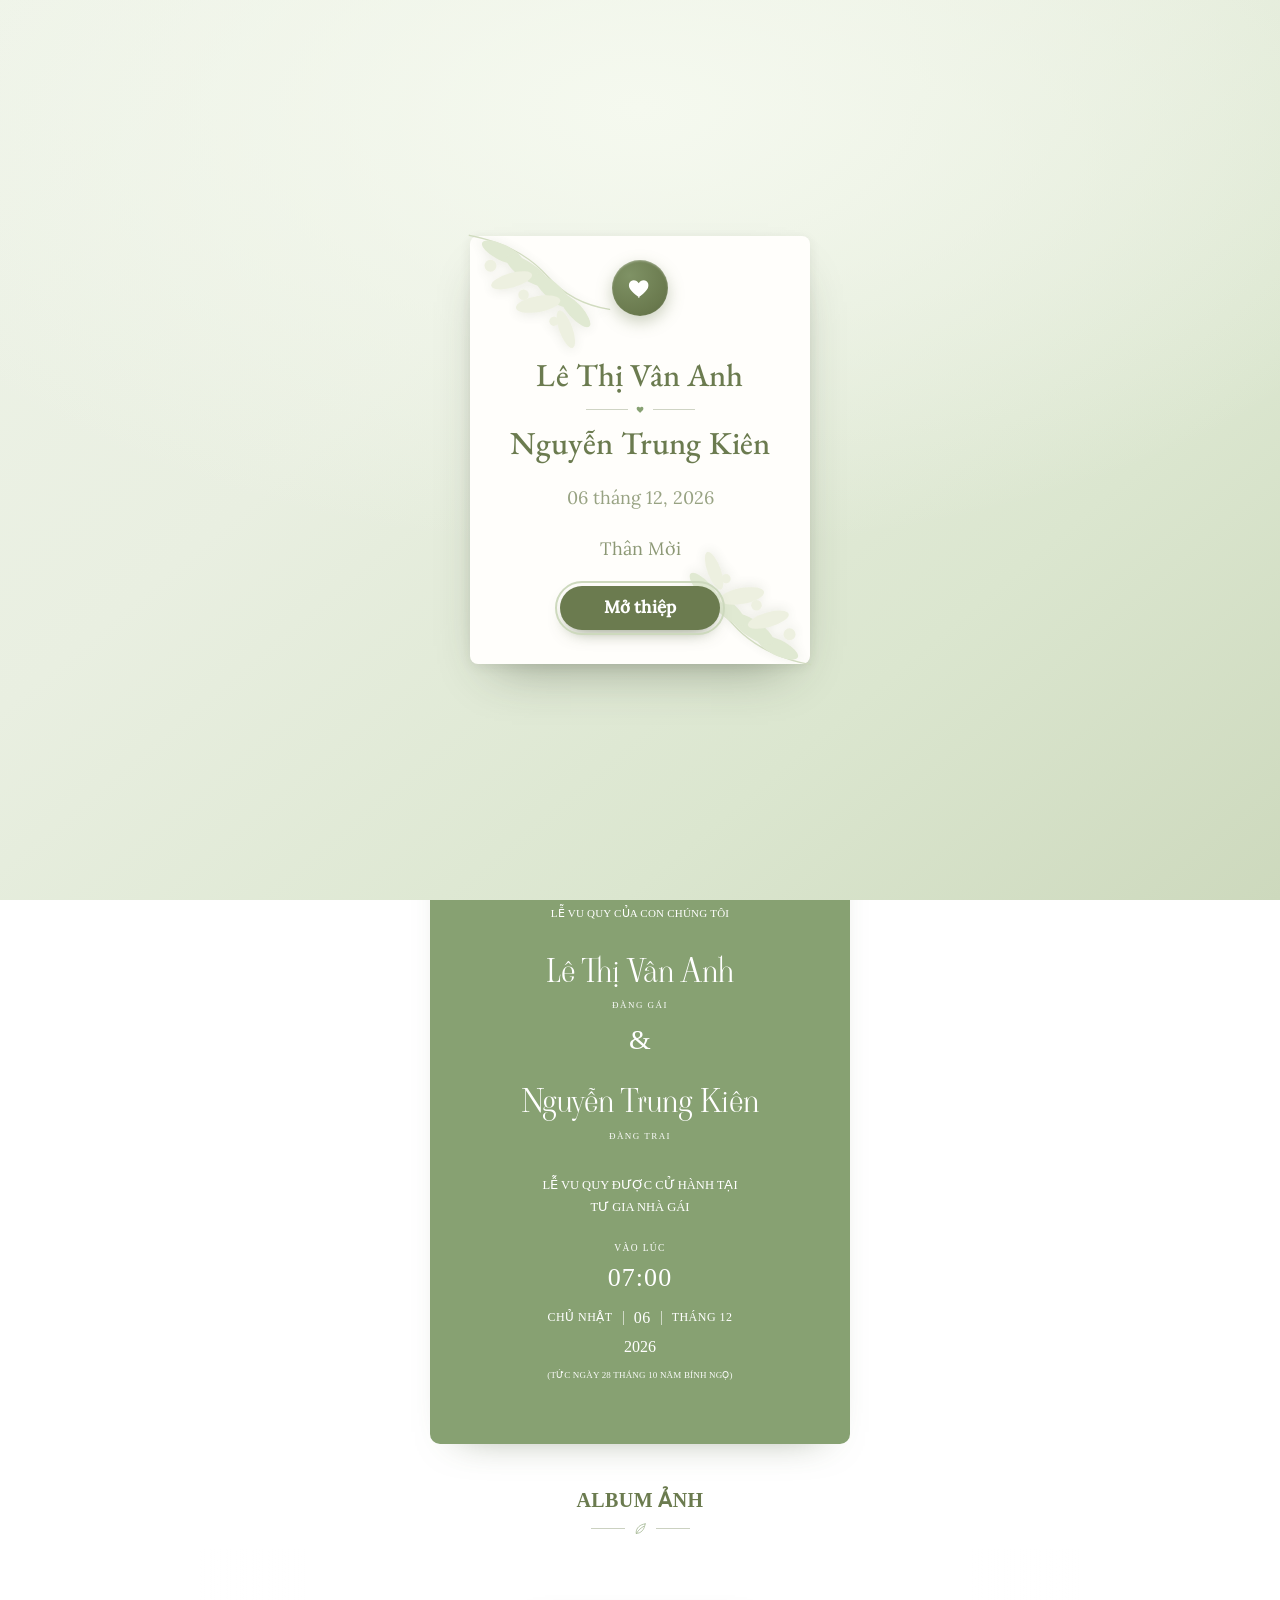
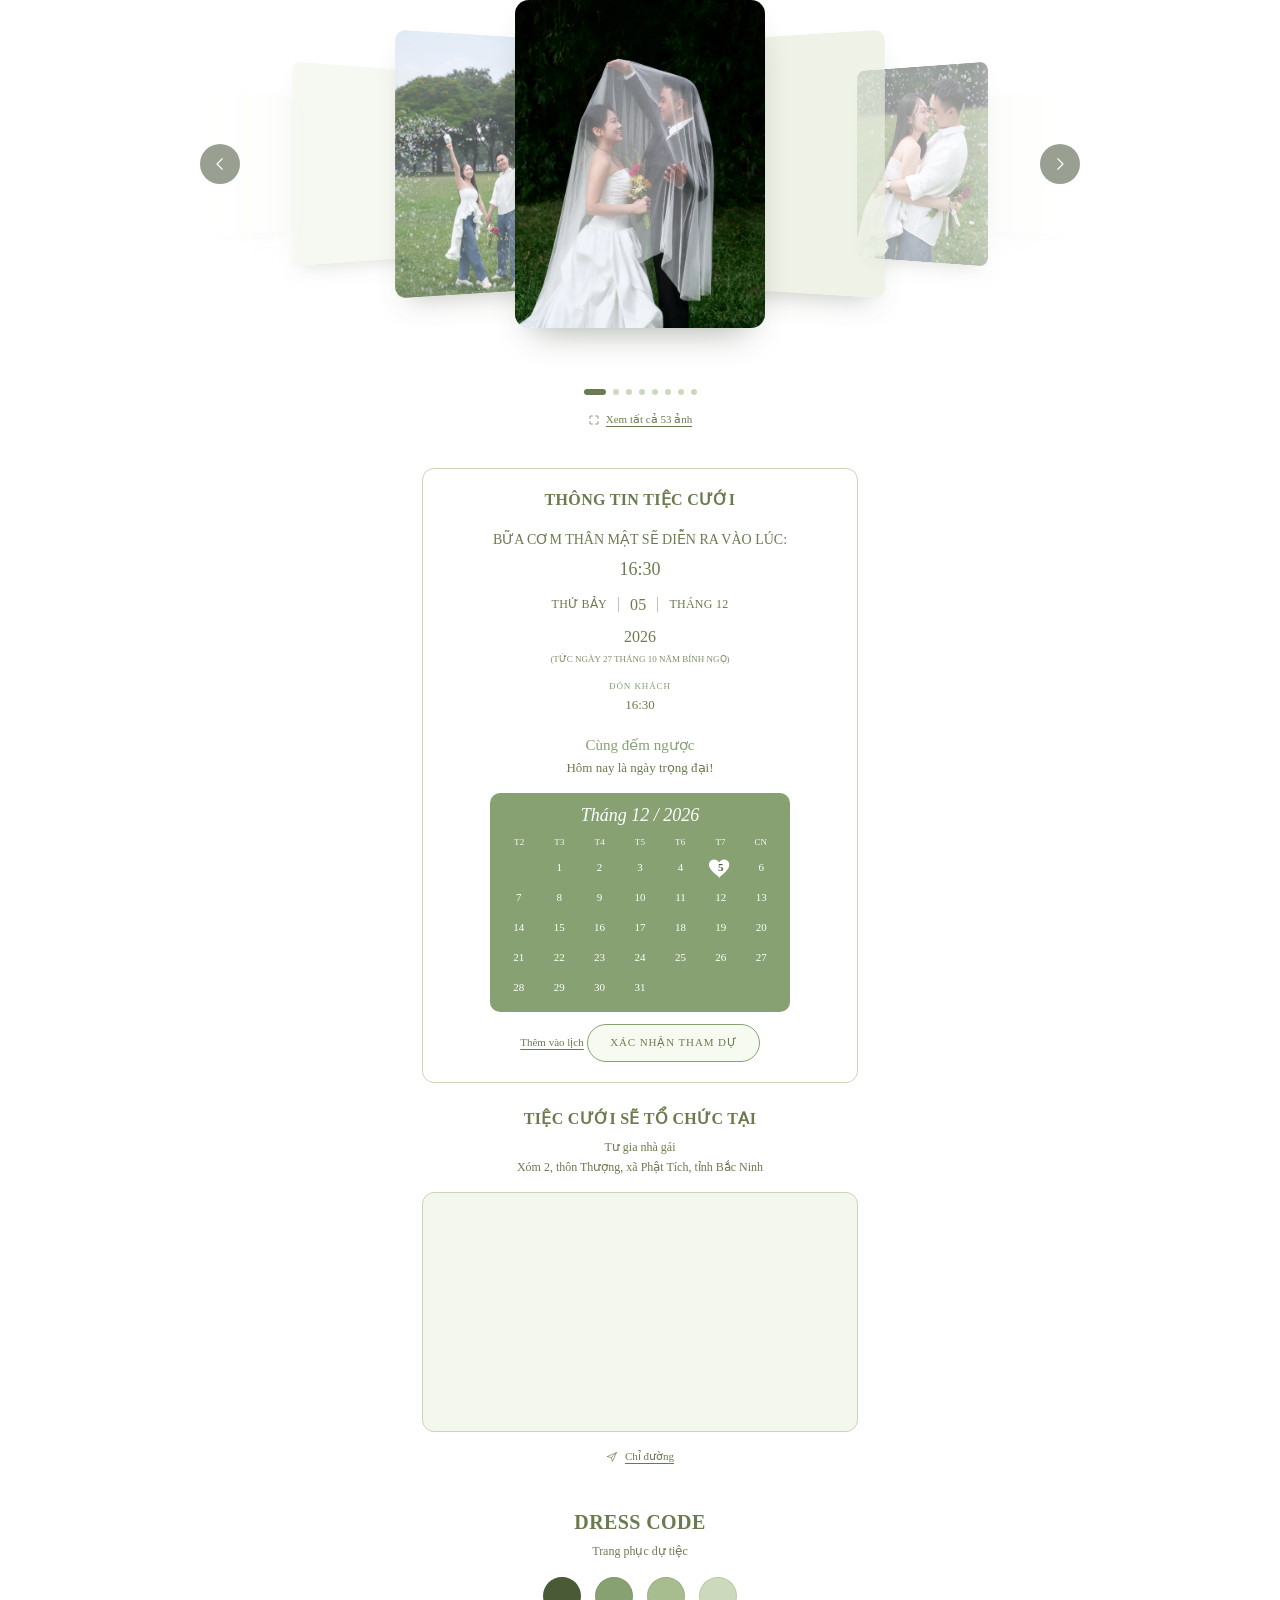
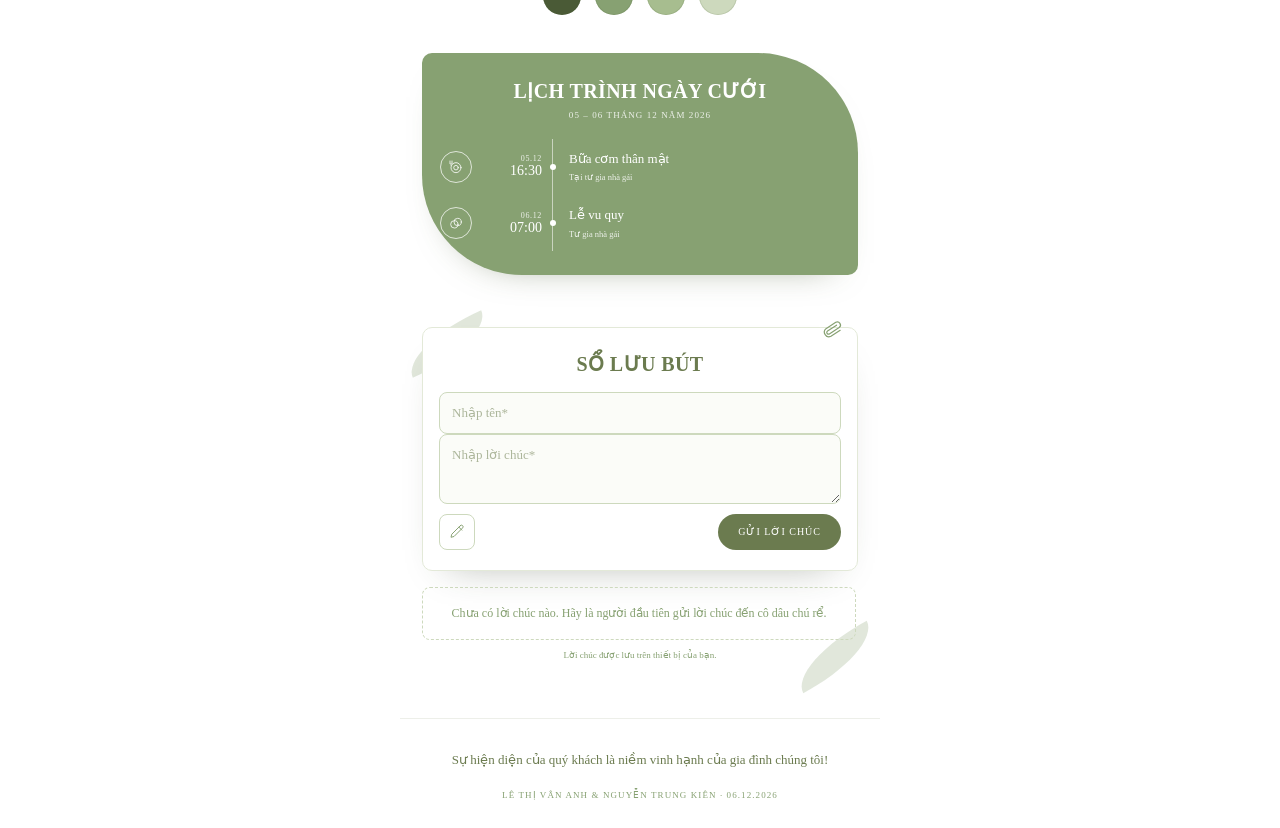
==== index.html @ 51b57b2f "Update arch family info and roles" ====
﻿<!DOCTYPE html>
<html lang="vi" class="no-js">
<head>
  <meta charset="utf-8">
  <meta name="viewport" content="width=device-width, initial-scale=1, viewport-fit=cover">
  <title>Thiệp cưới · Lê Thị Vân Anh &amp; Nguyễn Trung Kiên</title>
  <meta name="description" content="Trân trọng kính mời quý khách đến chung vui trong ngày lễ vu quy của Lê Thị Vân Anh và Nguyễn Trung Kiên · 07:00, Chủ Nhật ngày 06.12.2026 tại tư gia nhà gái, Xóm 2, thôn Thượng, xã Phật Tích, tỉnh Bắc Ninh.">
  <meta name="theme-color" content="#6b7b4f">
  <meta name="format-detection" content="telephone=no">
  <meta name="color-scheme" content="light">

  <meta property="og:type" content="website">
  <meta property="og:locale" content="vi_VN">
  <meta property="og:title" content="Thiệp cưới · Lê Thị Vân Anh &amp; Nguyễn Trung Kiên">
  <meta property="og:description" content="Lễ vu quy · 07:00, Chủ Nhật ngày 06.12.2026 · Tư gia nhà gái, Xóm 2, thôn Thượng, xã Phật Tích, tỉnh Bắc Ninh.">
  <meta property="og:image" content="assets/img/og.jpg">
  <meta property="og:image:width" content="1200">
  <meta property="og:image:height" content="630">
  <meta name="twitter:card" content="summary_large_image">
  <meta name="twitter:title" content="Thiệp cưới · Lê Thị Vân Anh &amp; Nguyễn Trung Kiên">
  <meta name="twitter:description" content="Lễ vu quy · 07:00, Chủ Nhật ngày 06.12.2026 · Tư gia nhà gái, Xóm 2, thôn Thượng, xã Phật Tích, tỉnh Bắc Ninh.">
  <meta name="twitter:image" content="assets/img/og.jpg">

  <link rel="icon" href="data:image/svg+xml,%3Csvg xmlns='http://www.w3.org/2000/svg' viewBox='0 0 32 32'%3E%3Crect width='32' height='32' rx='16' fill='%236b7b4f'/%3E%3Ctext x='16' y='21' font-family='Georgia,serif' font-size='12' letter-spacing='.5' fill='%23fbfaf6' text-anchor='middle'%3EVA%3C/text%3E%3C/svg%3E">

  <link rel="preload" href="assets/fonts/ebgaramond-500-normal-viet.woff2" as="font" type="font/woff2" crossorigin>
  <link rel="preload" href="assets/fonts/lora-400-normal-viet.woff2" as="font" type="font/woff2" crossorigin>
  <link rel="preload" href="assets/fonts/viaodalibre-400-normal-viet.woff2" as="font" type="font/woff2" crossorigin>
  <link rel="stylesheet" href="assets/fonts/fonts.css">
  <link rel="stylesheet" href="assets/css/style.css">
  <script src="assets/js/photos.js" defer></script>
  <script src="assets/js/main.js" defer></script>

  <noscript>
    <style>
      .cover{display:none!important}
      html.is-locked{overflow:auto!important}
    </style>
  </noscript>
</head>
<body>

  <svg class="svg-defs" aria-hidden="true" focusable="false" xmlns="http://www.w3.org/2000/svg">
    <defs>
      <symbol id="icon-heart" viewBox="0 0 24 24">
        <path d="M12 21.2s-7.6-4.8-9.7-9.2C.9 8.3 2.6 4.8 6.2 4.8c2 0 3.5 1.1 4.6 2.7 1.1-1.6 2.6-2.7 4.6-2.7 3.6 0 5.3 3.5 3.9 7.2-2.1 4.4-9.3 9.2-9.3 9.2Z" fill="currentColor"/>
      </symbol>

      <symbol id="icon-leaf" viewBox="0 0 24 24">
        <path d="M20.5 3.5C11 4.5 4 11 4 19.5c0 .6 0 1.1.1 1.5 8.5 0 15.4-6.5 16.4-17.5Z" fill="none" stroke="currentColor" stroke-width="1.1" stroke-linecap="round" stroke-linejoin="round"/>
        <path d="M4.5 21c3.5-6 8-10 13.5-13" fill="none" stroke="currentColor" stroke-width="1.1" stroke-linecap="round"/>
      </symbol>

      <symbol id="icon-sparkle" viewBox="0 0 24 24">
        <path d="M12 2c.7 5.6 2.4 7.3 8 8-5.6.7-7.3 2.4-8 8-.7-5.6-2.4-7.3-8-8 5.6-.7 7.3-2.4 8-8Z" fill="currentColor"/>
      </symbol>

      <symbol id="icon-plane" viewBox="0 0 24 24" fill="none" stroke="currentColor" stroke-width="1.3" stroke-linecap="round" stroke-linejoin="round">
        <path d="m3 11 18-8-8 18-2.5-7.5L3 11Z"/>
        <path d="M10.5 13.5 21 3"/>
      </symbol>

      <symbol id="icon-pencil" viewBox="0 0 24 24" fill="none" stroke="currentColor" stroke-width="1.3" stroke-linecap="round" stroke-linejoin="round">
        <path d="M16.5 3.5a2.1 2.1 0 0 1 3 3L8 18l-4 1 1-4L16.5 3.5Z"/>
        <path d="m14.5 5.5 4 4"/>
      </symbol>

      <symbol id="icon-paperclip" viewBox="0 0 24 24" fill="none" stroke="currentColor" stroke-width="1.3" stroke-linecap="round" stroke-linejoin="round">
        <path d="m21 11.5-8.5 8.5a5 5 0 0 1-7-7l9-9a3.4 3.4 0 0 1 4.8 4.8l-9 9a1.8 1.8 0 0 1-2.6-2.6l8.3-8.3"/>
      </symbol>

      <symbol id="icon-plate" viewBox="0 0 24 24" fill="none" stroke="currentColor" stroke-width="1.2" stroke-linecap="round" stroke-linejoin="round">
        <circle cx="12" cy="13" r="7.5"/>
        <circle cx="12" cy="13" r="3.4"/>
        <path d="M3 3v4M6 3v4M4.5 7v2.5"/>
      </symbol>

      <symbol id="icon-rings" viewBox="0 0 24 24" fill="none" stroke="currentColor" stroke-width="1.2" stroke-linecap="round" stroke-linejoin="round">
        <circle cx="9.5" cy="14" r="5.5"/>
        <circle cx="14.5" cy="10.5" r="5.5"/>
      </symbol>

      <symbol id="icon-close" viewBox="0 0 24 24" fill="none" stroke="currentColor" stroke-width="1.5" stroke-linecap="round" stroke-linejoin="round">
        <path d="M6 6l12 12M18 6 6 18"/>
      </symbol>

      <symbol id="icon-prev" viewBox="0 0 24 24" fill="none" stroke="currentColor" stroke-width="1.5" stroke-linecap="round" stroke-linejoin="round">
        <path d="M15 5l-7 7 7 7"/>
      </symbol>

      <symbol id="icon-next" viewBox="0 0 24 24" fill="none" stroke="currentColor" stroke-width="1.5" stroke-linecap="round" stroke-linejoin="round">
        <path d="M9 5l7 7-7 7"/>
      </symbol>

      <symbol id="icon-expand" viewBox="0 0 24 24" fill="none" stroke="currentColor" stroke-width="1.4" stroke-linecap="round" stroke-linejoin="round">
        <path d="M9 4H4v5M15 4h5v5M15 20h5v-5M9 20H4v-5"/>
      </symbol>

      <symbol id="floral-branch" viewBox="0 0 320 620">
        <path d="M172 612c-10-88-30-168-65-240C72 302 56 220 86 146 106 96 146 56 176 10" fill="none" stroke="#dde6d0" stroke-width="2.4" stroke-linecap="round"/>
        <g fill="#e8eedb">
          <ellipse cx="88" cy="366" rx="44" ry="15" transform="rotate(-38 88 366)"/>
          <ellipse cx="220" cy="304" rx="47" ry="16" transform="rotate(33 220 304)"/>
          <ellipse cx="73" cy="266" rx="41" ry="14" transform="rotate(-44 73 266)"/>
          <ellipse cx="222" cy="214" rx="43" ry="15" transform="rotate(40 222 214)"/>
          <ellipse cx="70" cy="174" rx="38" ry="13" transform="rotate(-50 70 174)"/>
          <ellipse cx="208" cy="126" rx="39" ry="14" transform="rotate(46 208 126)"/>
          <ellipse cx="110" cy="72" rx="34" ry="12" transform="rotate(-56 110 72)"/>
        </g>
        <g fill="#f1f4e7">
          <ellipse cx="148" cy="410" rx="38" ry="13" transform="rotate(24 148 410)"/>
          <ellipse cx="168" cy="266" rx="37" ry="13" transform="rotate(-18 168 266)"/>
          <ellipse cx="160" cy="190" rx="34" ry="12" transform="rotate(22 160 190)"/>
          <ellipse cx="196" cy="58" rx="30" ry="11" transform="rotate(52 196 58)"/>
        </g>
        <g fill="#f7f4e6">
          <circle cx="104" cy="446" r="11"/>
          <circle cx="236" cy="360" r="10"/>
          <circle cx="58" cy="320" r="8"/>
          <circle cx="244" cy="262" r="7"/>
          <circle cx="54" cy="224" r="7"/>
          <circle cx="232" cy="168" r="6"/>
          <circle cx="92" cy="112" r="5"/>
        </g>
      </symbol>

      <symbol id="floral-corner" viewBox="0 0 260 260">
        <path d="M8 8c52 10 90 30 118 62 24 27 54 44 94 50" fill="none" stroke="#cfdabd" stroke-width="2" stroke-linecap="round"/>
        <g fill="#dfe8d0">
          <ellipse cx="58" cy="34" rx="34" ry="12" transform="rotate(26 58 34)"/>
          <ellipse cx="96" cy="62" rx="38" ry="13" transform="rotate(34 96 62)"/>
          <ellipse cx="134" cy="92" rx="36" ry="12" transform="rotate(42 134 92)"/>
          <ellipse cx="168" cy="122" rx="32" ry="11" transform="rotate(48 168 122)"/>
        </g>
        <g fill="#edf0df">
          <ellipse cx="72" cy="76" rx="32" ry="11" transform="rotate(-16 72 76)"/>
          <ellipse cx="112" cy="112" rx="34" ry="12" transform="rotate(-10 112 112)"/>
          <ellipse cx="154" cy="150" rx="30" ry="10" transform="rotate(70 154 150)"/>
          <circle cx="40" cy="54" r="9"/>
          <circle cx="90" cy="98" r="8"/>
          <circle cx="136" cy="138" r="7"/>
        </g>
      </symbol>
    </defs>
  </svg>

  <div class="cover" id="cover">
    <div class="cover__leaves" aria-hidden="true">
      <span class="leaf" style="--left:5%;--w:12px;--dur:23s;--delay:-2s;--drift:24px;--rot:18deg"></span>
      <span class="leaf" style="--left:13%;--w:9px;--dur:19s;--delay:-9s;--drift:-18px;--rot:64deg"></span>
      <span class="leaf" style="--left:22%;--w:15px;--dur:26s;--delay:-14s;--drift:30px;--rot:-12deg"></span>
      <span class="leaf" style="--left:31%;--w:10px;--dur:21s;--delay:-5s;--drift:-26px;--rot:38deg"></span>
      <span class="leaf" style="--left:40%;--w:8px;--dur:17s;--delay:-12s;--drift:16px;--rot:82deg"></span>
      <span class="leaf" style="--left:49%;--w:13px;--dur:24s;--delay:-1s;--drift:-22px;--rot:-30deg"></span>
      <span class="leaf" style="--left:58%;--w:11px;--dur:20s;--delay:-16s;--drift:28px;--rot:50deg"></span>
      <span class="leaf" style="--left:67%;--w:16px;--dur:28s;--delay:-7s;--drift:-30px;--rot:8deg"></span>
      <span class="leaf" style="--left:76%;--w:9px;--dur:18s;--delay:-11s;--drift:20px;--rot:70deg"></span>
      <span class="leaf" style="--left:84%;--w:14px;--dur:25s;--delay:-4s;--drift:-16px;--rot:-22deg"></span>
      <span class="leaf" style="--left:91%;--w:10px;--dur:22s;--delay:-15s;--drift:24px;--rot:44deg"></span>
      <span class="leaf" style="--left:96%;--w:8px;--dur:16s;--delay:-8s;--drift:-12px;--rot:96deg"></span>
    </div>

    <div class="cover__card">
      <svg class="cover__floral cover__floral--tl" viewBox="0 0 260 260" aria-hidden="true"><use href="#floral-corner"></use></svg>
      <svg class="cover__floral cover__floral--br" viewBox="0 0 260 260" aria-hidden="true"><use href="#floral-corner"></use></svg>

      <div class="cover__seal" aria-hidden="true">
        <svg class="icon"><use href="#icon-heart"></use></svg>
      </div>

      <div class="cover__names">
        <p class="cover__name">Lê Thị Vân Anh</p>
        <p class="cover__orn" aria-hidden="true"><span></span><svg class="icon"><use href="#icon-heart"></use></svg><span></span></p>
        <p class="cover__name">Nguyễn Trung Kiên</p>
      </div>

      <p class="cover__date">06 tháng 12, 2026</p>
      <p class="cover__invite">Thân Mời</p>

      <button class="cover__btn" id="openInvitation" type="button">
        <span>Mở thiệp</span>
      </button>
    </div>
  </div>

  <div class="bg-floral" aria-hidden="true">
    <svg class="bg-floral__branch bg-floral__branch--1" viewBox="0 0 320 620"><use href="#floral-branch"></use></svg>
    <svg class="bg-floral__branch bg-floral__branch--2" viewBox="0 0 320 620"><use href="#floral-branch"></use></svg>
    <svg class="bg-floral__branch bg-floral__branch--3" viewBox="0 0 320 620"><use href="#floral-branch"></use></svg>
    <svg class="bg-floral__branch bg-floral__branch--4" viewBox="0 0 320 620"><use href="#floral-branch"></use></svg>
  </div>
  <div class="bg-grain" aria-hidden="true"></div>

  <div id="page">
    <main id="main" class="invite" tabindex="-1">

      <section class="save-date" aria-labelledby="t-save-date">
        <p class="save-date__eyebrow">Save the date</p>
        <p class="save-date__orn" aria-hidden="true"><span></span><svg class="icon"><use href="#icon-leaf"></use></svg><span></span></p>
        <h2 class="visually-hidden" id="t-save-date">Save the date</h2>

        <div class="envelope">
          <div class="envelope__back" aria-hidden="true">
            <svg viewBox="0 0 260 264">
              <path d="M0 64 130 150 260 64v200H0Z" fill="#87a172"/>
              <path d="M0 64 130 0l130 64-130 86Z" fill="#7b9668"/>
              <path d="M0 64 130 150 260 64" fill="none" stroke="#6b7b4f" stroke-opacity=".35" stroke-width="1.2"/>
            </svg>
          </div>

          <figure class="polaroid polaroid--bride">
            <img src="assets/img/bride.webp" alt="Cô dâu Lê Thị Vân Anh ngồi trong vườn với bó hoa" width="900" height="1350" loading="eager" decoding="async">
          </figure>
          <figure class="polaroid polaroid--groom">
            <img src="assets/img/groom.webp" alt="Chú rể Nguyễn Trung Kiên trong bộ vest đen" width="900" height="1350" loading="eager" decoding="async">
          </figure>

          <div class="envelope__front" aria-hidden="true">
            <svg viewBox="0 0 260 110">
              <path d="M0 110V0l130 72L260 0v110Z" fill="#8da77a"/>
              <path d="M0 0l130 72L260 0" fill="none" stroke="#6b7b4f" stroke-opacity=".28" stroke-width="1.2"/>
              <path d="M0 110l88-62M260 110l-88-62" fill="none" stroke="#6b7b4f" stroke-opacity=".18" stroke-width="1"/>
            </svg>
          </div>

          <div class="envelope__seal" aria-hidden="true">
            <svg class="icon"><use href="#icon-leaf"></use></svg>
          </div>
        </div>

        <div class="big-names">
          <p class="big-names__name">Lê Thị Vân Anh</p>
          <p class="big-names__orn" aria-hidden="true"><span></span><svg class="icon"><use href="#icon-heart"></use></svg><span></span></p>
          <p class="big-names__name">Nguyễn Trung Kiên</p>
        </div>
      </section>

      <section class="arch" aria-labelledby="t-arch">
        <h2 class="arch__title" id="t-arch">Thông tin lễ cưới</h2>

        <div class="arch__families">
          <div class="arch__family">
            <p class="arch__family-label">Ông Bà</p>
            <p class="arch__parent">Lê Đắc Dũng</p>
            <p class="arch__parent">Nguyễn Thị Thu</p>
          </div>
          <div class="arch__family">
            <p class="arch__family-label">Bà</p>
            <p class="arch__parent">Nguyễn Thị Thân</p>
          </div>
        </div>

        <p class="arch__announce">Trân trọng báo tin<br>lễ vu quy của con chúng tôi</p>

        <h3 class="arch__name">Lê Thị Vân Anh</h3>
        <p class="arch__role">Đàng gái</p>
        <p class="arch__amp" aria-hidden="true">&amp;</p>
        <h3 class="arch__name">Nguyễn Trung Kiên</h3>
        <p class="arch__role">Đàng trai</p>

        <p class="arch__event">Lễ vu quy được cử hành tại<br>tư gia nhà gái</p>
        <p class="arch__label">Vào lúc</p>
        <p class="arch__time">07:00</p>

        <div class="arch__date">
          <span>Chủ Nhật</span>
          <span class="arch__bar" aria-hidden="true"></span>
          <span class="arch__num">06</span>
          <span class="arch__bar" aria-hidden="true"></span>
          <span>Tháng 12</span>
        </div>
        <p class="arch__year">2026</p>
        <p class="arch__lunar">(Tức ngày 28 tháng 10 năm Bính Ngọ)</p>
      </section>

      <section class="album" aria-labelledby="t-album">
        <h2 class="section-title" id="t-album">Album ảnh</h2>
        <p class="section-orn" aria-hidden="true"><span></span><svg class="icon"><use href="#icon-leaf"></use></svg><span></span></p>

        <div class="carousel" id="carousel" aria-roledescription="carousel" aria-label="Album ảnh cưới">
          <div class="carousel__stage" id="carouselStage"></div>
        </div>
        <div class="carousel__dots" id="carouselDots" role="tablist" aria-label="Chọn ảnh"></div>

        <button class="text-link" id="openGallery" type="button">
          <svg class="icon" aria-hidden="true"><use href="#icon-expand"></use></svg>
          <span>Xem tất cả 53 ảnh</span>
        </button>
      </section>

      <section class="party" aria-labelledby="t-party">
        <div class="party__card">
          <h2 class="party__title" id="t-party">Thông tin tiệc cưới</h2>
          <p class="party__lead">Bữa cơm thân mật sẽ diễn ra vào lúc:</p>
          <p class="party__time">16:30</p>

          <div class="party__date">
            <span>Thứ Bảy</span>
            <span class="party__bar" aria-hidden="true"></span>
            <span class="party__num">05</span>
            <span class="party__bar" aria-hidden="true"></span>
            <span>Tháng 12</span>
          </div>
          <p class="party__year">2026</p>
          <p class="party__lunar">(Tức ngày 27 tháng 10 năm Bính Ngọ)</p>

          <p class="party__small">Đón khách</p>
          <p class="party__small-time">16:30</p>

          <h3 class="party__count-title">Cùng đếm ngược</h3>
          <p class="party__count" id="countdownText" role="timer">Đang tính toán…</p>

          <div class="calendar" id="calendar" aria-label="Lịch tháng 12 năm 2026"></div>

          <a class="party__cal-link" id="calendarLink" href="https://calendar.google.com/calendar/render?action=TEMPLATE&amp;text=B%E1%BB%AFa%20c%C6%A1m%20th%C3%A2n%20m%E1%BA%ADt%20%C2%B7%20L%C3%AA%20Th%E1%BB%8B%20V%C3%A2n%20Anh%20%26%20Nguy%E1%BB%85n%20Trung%20Ki%C3%AAn&amp;dates=20261205T093000Z%2F20261205T103000Z&amp;ctz=Asia%2FHo_Chi_Minh&amp;details=B%E1%BB%AFa%20c%C6%A1m%20th%C3%A2n%20m%E1%BA%ADt%20t%E1%BA%A1i%20t%C6%B0%20gia%20nh%C3%A0%20g%C3%A1i.&amp;location=X%C3%B3m%202%2C%20th%C3%B4n%20Th%C6%B0%E1%BB%A3ng%2C%20x%C3%A3%20Ph%E1%BA%ADt%20T%C3%ADch%2C%20t%E1%BB%89nh%20B%E1%BA%AFc%20Ninh" target="_blank" rel="noopener">Thêm vào lịch</a>

          <button class="btn-line" id="rsvpBtn" type="button">Xác nhận tham dự</button>
        </div>

        <div class="place">
          <h3 class="place__title">Tiệc cưới sẽ tổ chức tại</h3>
          <p class="place__address">Tư gia nhà gái<br>Xóm 2, thôn Thượng, xã Phật Tích, tỉnh Bắc Ninh</p>

          <div class="map" id="map" role="region" aria-label="Bản đồ đến tư gia nhà gái" aria-busy="true" data-map-address="Xóm 2, thôn Thượng, xã Phật Tích, tỉnh Bắc Ninh">
            <div class="map__loading" id="mapLoading">
              <svg class="icon" aria-hidden="true"><use href="#icon-plane"></use></svg>
              <span>Đang tải bản đồ</span>
            </div>
          </div>

          <a class="text-link text-link--icon" href="https://www.google.com/maps/dir/?api=1&amp;destination=X%C3%B3m%202%2C%20th%C3%B4n%20Th%C6%B0%E1%BB%A3ng%2C%20x%C3%A3%20Ph%E1%BA%ADt%20T%C3%ADch%2C%20t%E1%BB%89nh%20B%E1%BA%AFc%20Ninh" target="_blank" rel="noopener">
            <svg class="icon" aria-hidden="true"><use href="#icon-plane"></use></svg>
            <span>Chỉ đường</span>
          </a>
        </div>
      </section>

      <section class="dress" aria-labelledby="t-dress">
        <h2 class="section-title" id="t-dress">Dress code</h2>
        <p class="dress__sub">Trang phục dự tiệc</p>
        <div class="dress__colors" aria-label="Bảng màu gợi ý">
          <span style="--c:#4a5a36" title="Xanh rêu đậm"></span>
          <span style="--c:#87a172" title="Xanh sage"></span>
          <span style="--c:#a7bd8f" title="Xanh nhạt"></span>
          <span style="--c:#cdd9bd" title="Xanh phấn"></span>
        </div>
      </section>

      <section class="schedule" aria-labelledby="t-schedule">
        <div class="schedule__card">
          <h2 class="schedule__title" id="t-schedule">Lịch trình ngày cưới</h2>
          <p class="schedule__sub">05 – 06 tháng 12 năm 2026</p>

          <ol class="tl">
            <li class="tl__row">
              <span class="tl__icon" aria-hidden="true"><svg class="icon"><use href="#icon-plate"></use></svg></span>
              <span class="tl__when">
                <span class="tl__date">05.12</span>
                <span class="tl__time">16:30</span>
              </span>
              <span class="tl__label">
                <strong>Bữa cơm thân mật</strong>
                <small>Tại tư gia nhà gái</small>
              </span>
            </li>

            <li class="tl__row">
              <span class="tl__icon" aria-hidden="true"><svg class="icon"><use href="#icon-rings"></use></svg></span>
              <span class="tl__when">
                <span class="tl__date">06.12</span>
                <span class="tl__time">07:00</span>
              </span>
              <span class="tl__label">
                <strong>Lễ vu quy</strong>
                <small>Tư gia nhà gái</small>
              </span>
            </li>
          </ol>
        </div>
      </section>

      <section class="guestbook" id="guestbook" aria-labelledby="t-guestbook">
        <div class="guestbook__decor" aria-hidden="true">
          <span class="guestbook__leaf guestbook__leaf--1"></span>
          <span class="guestbook__leaf guestbook__leaf--2"></span>
        </div>

        <div class="guestbook__card">
          <svg class="guestbook__clip" aria-hidden="true" viewBox="0 0 24 24"><use href="#icon-paperclip"></use></svg>
          <h2 class="guestbook__title" id="t-guestbook">Sổ lưu bút</h2>

          <form class="guestbook__form" id="wishForm" novalidate>
            <label class="visually-hidden" for="wishName">Tên của bạn</label>
            <input class="guestbook__input" id="wishName" name="name" type="text" placeholder="Nhập tên*" maxlength="40" autocomplete="name" required>

            <label class="visually-hidden" for="wishText">Lời chúc</label>
            <textarea class="guestbook__input guestbook__textarea" id="wishText" name="wish" placeholder="Nhập lời chúc*" maxlength="300" required></textarea>

            <div class="guestbook__actions">
              <button class="guestbook__icon" id="wishFocus" type="button" aria-label="Viết lời chúc">
                <svg class="icon" aria-hidden="true"><use href="#icon-pencil"></use></svg>
              </button>
              <button class="guestbook__send" type="submit">Gửi lời chúc</button>
            </div>
          </form>
        </div>

        <div class="wishes" id="wishes" aria-live="polite"></div>
        <p class="guestbook__note">Lời chúc được lưu trên thiết bị của bạn.</p>
      </section>

      <section class="gift" id="gift" aria-labelledby="t-gift" hidden>
        <h2 class="section-title" id="t-gift">Hộp quà mừng</h2>
        <p class="gift__sparkles" aria-hidden="true">✦ ✦ ✦ ✦</p>
        <button class="gift__envelope" id="giftBtn" type="button" aria-label="Mở hộp quà mừng">
          <svg viewBox="0 0 220 150" aria-hidden="true">
            <path d="M4 34 110 4l106 30v112H4Z" fill="#87a172"/>
            <path d="M4 34 110 84l106-50" fill="none" stroke="#6b7b4f" stroke-opacity=".3" stroke-width="1.4"/>
            <path d="M4 146 110 84l106 62" fill="none" stroke="#6b7b4f" stroke-opacity=".2" stroke-width="1.2"/>
          </svg>
          <span>Nhấn để mở</span>
        </button>
      </section>

      <section class="closing">
        <p class="closing__line">Sự hiện diện của quý khách là niềm vinh hạnh của gia đình chúng tôi!</p>
        <p class="closing__footer">Lê Thị Vân Anh &amp; Nguyễn Trung Kiên · 06.12.2026</p>
      </section>
    </main>
  </div>

  <div class="modal" id="rsvpModal" hidden>
    <div class="modal__scrim" data-close></div>
    <div class="modal__card" role="dialog" aria-modal="true" aria-labelledby="rsvpTitle">
      <button class="modal__close" type="button" data-close aria-label="Đóng">
        <svg class="icon" aria-hidden="true"><use href="#icon-close"></use></svg>
      </button>
      <h2 class="modal__title" id="rsvpTitle">Xác nhận tham dự</h2>
      <p class="modal__text">Sự hiện diện của quý khách là niềm vinh hạnh của gia đình chúng tôi.</p>

      <form class="modal__form" id="rsvpForm" novalidate>
        <label class="visually-hidden" for="rsvpName">Tên của bạn</label>
        <input class="modal__input" id="rsvpName" name="name" type="text" placeholder="Tên của bạn*" maxlength="40" required>

        <label class="visually-hidden" for="rsvpAttend">Bạn sẽ tham dự chứ?</label>
        <select class="modal__input" id="rsvpAttend" name="attend" required>
          <option value="">Bạn sẽ tham dự chứ?</option>
          <option value="yes">Có, tôi sẽ tham dự</option>
          <option value="maybe">Tôi sẽ cố gắng</option>
          <option value="no">Rất tiếc, tôi không thể tham dự</option>
        </select>

        <label class="visually-hidden" for="rsvpCount">Số người tham dự</label>
        <input class="modal__input" id="rsvpCount" name="count" type="number" min="1" max="20" placeholder="Số người tham dự">

        <button class="modal__submit" type="submit">Gửi xác nhận</button>
      </form>
      <p class="modal__note">Thông tin được lưu trên thiết bị của bạn.</p>
    </div>
  </div>

  <div class="gallery-modal" id="galleryModal" hidden>
    <div class="gallery-modal__bar">
      <p class="gallery-modal__title">Album ảnh <span id="galleryCount"></span></p>
      <button class="icon-btn icon-btn--light" id="galleryClose" type="button" aria-label="Đóng album">
        <svg class="icon" aria-hidden="true"><use href="#icon-close"></use></svg>
      </button>
    </div>
    <div class="gallery-modal__scroll" id="galleryScroll">
      <div class="photo-grid" id="photoGrid"></div>
    </div>
  </div>

  <div class="lightbox" id="lightbox" role="dialog" aria-modal="true" aria-label="Xem ảnh cưới" hidden>
    <div class="lightbox__scrim" data-close></div>
    <div class="lightbox__content">
      <div class="lightbox__bar">
        <p class="lightbox__count" id="lbCount">1 / 53</p>
        <button class="lightbox__btn" id="lbClose" type="button" aria-label="Đóng">
          <svg class="icon" aria-hidden="true"><use href="#icon-close"></use></svg>
        </button>
      </div>
      <figure class="lightbox__figure">
        <img class="lightbox__img" id="lbImg" src="" alt="">
      </figure>
      <button class="lightbox__nav lightbox__nav--prev" id="lbPrev" type="button" aria-label="Ảnh trước">
        <svg class="icon" aria-hidden="true"><use href="#icon-prev"></use></svg>
      </button>
      <button class="lightbox__nav lightbox__nav--next" id="lbNext" type="button" aria-label="Ảnh sau">
        <svg class="icon" aria-hidden="true"><use href="#icon-next"></use></svg>
      </button>
    </div>
  </div>

  <div class="modal" id="giftModal" hidden>
    <div class="modal__scrim" data-close></div>
    <div class="modal__card modal__card--gift" role="dialog" aria-modal="true" aria-labelledby="giftTitle">
      <button class="modal__close" type="button" data-close aria-label="Đóng">
        <svg class="icon" aria-hidden="true"><use href="#icon-close"></use></svg>
      </button>
      <h2 class="modal__title" id="giftTitle">Hộp quà mừng</h2>
      <div class="gift__qr" id="giftQr"></div>
      <p class="modal__note">Sự hiện diện của quý khách là món quà quý giá nhất.</p>
    </div>
  </div>

  <div class="toast" id="toast" role="status" aria-live="polite"></div>
</body>
</html>
---- assets/fonts/fonts.css ----
﻿@font-face{font-family:'EB Garamond';font-style:italic;font-weight:400;font-display:swap;src:url('../fonts/ebgaramond-400-italic-viet.woff2') format('woff2');unicode-range:U+0102-0103, U+0110-0111, U+0128-0129, U+0168-0169, U+01A0-01A1, U+01AF-01B0, U+0300-0301, U+0303-0304, U+0308-0309, U+0323, U+0329, U+1EA0-1EF9, U+20AB;}
@font-face{font-family:'EB Garamond';font-style:italic;font-weight:400;font-display:swap;src:url('../fonts/ebgaramond-400-italic-latin.woff2') format('woff2');unicode-range:U+0000-00FF, U+0131, U+0152-0153, U+02BB-02BC, U+02C6, U+02DA, U+02DC, U+0304, U+0308, U+0329, U+2000-206F, U+20AC, U+2122, U+2191, U+2193, U+2212, U+2215, U+FEFF, U+FFFD;}
@font-face{font-family:'EB Garamond';font-style:normal;font-weight:400;font-display:swap;src:url('../fonts/ebgaramond-400-normal-viet.woff2') format('woff2');unicode-range:U+0102-0103, U+0110-0111, U+0128-0129, U+0168-0169, U+01A0-01A1, U+01AF-01B0, U+0300-0301, U+0303-0304, U+0308-0309, U+0323, U+0329, U+1EA0-1EF9, U+20AB;}
@font-face{font-family:'EB Garamond';font-style:normal;font-weight:400;font-display:swap;src:url('../fonts/ebgaramond-400-normal-latin.woff2') format('woff2');unicode-range:U+0000-00FF, U+0131, U+0152-0153, U+02BB-02BC, U+02C6, U+02DA, U+02DC, U+0304, U+0308, U+0329, U+2000-206F, U+20AC, U+2122, U+2191, U+2193, U+2212, U+2215, U+FEFF, U+FFFD;}
@font-face{font-family:'EB Garamond';font-style:normal;font-weight:500;font-display:swap;src:url('../fonts/ebgaramond-500-normal-viet.woff2') format('woff2');unicode-range:U+0102-0103, U+0110-0111, U+0128-0129, U+0168-0169, U+01A0-01A1, U+01AF-01B0, U+0300-0301, U+0303-0304, U+0308-0309, U+0323, U+0329, U+1EA0-1EF9, U+20AB;}
@font-face{font-family:'EB Garamond';font-style:normal;font-weight:500;font-display:swap;src:url('../fonts/ebgaramond-500-normal-latin.woff2') format('woff2');unicode-range:U+0000-00FF, U+0131, U+0152-0153, U+02BB-02BC, U+02C6, U+02DA, U+02DC, U+0304, U+0308, U+0329, U+2000-206F, U+20AC, U+2122, U+2191, U+2193, U+2212, U+2215, U+FEFF, U+FFFD;}
@font-face{font-family:'EB Garamond';font-style:normal;font-weight:600;font-display:swap;src:url('../fonts/ebgaramond-600-normal-viet.woff2') format('woff2');unicode-range:U+0102-0103, U+0110-0111, U+0128-0129, U+0168-0169, U+01A0-01A1, U+01AF-01B0, U+0300-0301, U+0303-0304, U+0308-0309, U+0323, U+0329, U+1EA0-1EF9, U+20AB;}
@font-face{font-family:'EB Garamond';font-style:normal;font-weight:600;font-display:swap;src:url('../fonts/ebgaramond-600-normal-latin.woff2') format('woff2');unicode-range:U+0000-00FF, U+0131, U+0152-0153, U+02BB-02BC, U+02C6, U+02DA, U+02DC, U+0304, U+0308, U+0329, U+2000-206F, U+20AC, U+2122, U+2191, U+2193, U+2212, U+2215, U+FEFF, U+FFFD;}
@font-face{font-family:'Lora';font-style:italic;font-weight:400;font-display:swap;src:url('../fonts/lora-400-italic-viet.woff2') format('woff2');unicode-range:U+0102-0103, U+0110-0111, U+0128-0129, U+0168-0169, U+01A0-01A1, U+01AF-01B0, U+0300-0301, U+0303-0304, U+0308-0309, U+0323, U+0329, U+1EA0-1EF9, U+20AB;}
@font-face{font-family:'Lora';font-style:italic;font-weight:400;font-display:swap;src:url('../fonts/lora-400-italic-latin.woff2') format('woff2');unicode-range:U+0000-00FF, U+0131, U+0152-0153, U+02BB-02BC, U+02C6, U+02DA, U+02DC, U+0304, U+0308, U+0329, U+2000-206F, U+20AC, U+2122, U+2191, U+2193, U+2212, U+2215, U+FEFF, U+FFFD;}
@font-face{font-family:'Lora';font-style:normal;font-weight:400;font-display:swap;src:url('../fonts/lora-400-normal-viet.woff2') format('woff2');unicode-range:U+0102-0103, U+0110-0111, U+0128-0129, U+0168-0169, U+01A0-01A1, U+01AF-01B0, U+0300-0301, U+0303-0304, U+0308-0309, U+0323, U+0329, U+1EA0-1EF9, U+20AB;}
@font-face{font-family:'Lora';font-style:normal;font-weight:400;font-display:swap;src:url('../fonts/lora-400-normal-latin.woff2') format('woff2');unicode-range:U+0000-00FF, U+0131, U+0152-0153, U+02BB-02BC, U+02C6, U+02DA, U+02DC, U+0304, U+0308, U+0329, U+2000-206F, U+20AC, U+2122, U+2191, U+2193, U+2212, U+2215, U+FEFF, U+FFFD;}
@font-face{font-family:'Lora';font-style:normal;font-weight:500;font-display:swap;src:url('../fonts/lora-500-normal-viet.woff2') format('woff2');unicode-range:U+0102-0103, U+0110-0111, U+0128-0129, U+0168-0169, U+01A0-01A1, U+01AF-01B0, U+0300-0301, U+0303-0304, U+0308-0309, U+0323, U+0329, U+1EA0-1EF9, U+20AB;}
@font-face{font-family:'Lora';font-style:normal;font-weight:500;font-display:swap;src:url('../fonts/lora-500-normal-latin.woff2') format('woff2');unicode-range:U+0000-00FF, U+0131, U+0152-0153, U+02BB-02BC, U+02C6, U+02DA, U+02DC, U+0304, U+0308, U+0329, U+2000-206F, U+20AC, U+2122, U+2191, U+2193, U+2212, U+2215, U+FEFF, U+FFFD;}

@font-face{font-family:'Viaoda Libre';font-style:normal;font-weight:400;font-display:swap;src:url('../fonts/viaodalibre-400-normal-viet.woff2') format('woff2');unicode-range:U+0102-0103, U+0110-0111, U+0128-0129, U+0168-0169, U+01A0-01A1, U+01AF-01B0, U+0300-0301, U+0303-0304, U+0308-0309, U+0323, U+0329, U+1EA0-1EF9, U+20AB;}
@font-face{font-family:'Viaoda Libre';font-style:normal;font-weight:400;font-display:swap;src:url('../fonts/viaodalibre-400-normal-latin.woff2') format('woff2');unicode-range:U+0000-00FF, U+0131, U+0152-0153, U+02BB-02BC, U+02C6, U+02DA, U+02DC, U+0304, U+0308, U+0329, U+2000-206F, U+20AC, U+2122, U+2191, U+2193, U+2212, U+2215, U+FEFF, U+FFFD;}
---- assets/css/style.css ----
﻿/* ==========================================================================
   Thiá»‡p cÆ°á»›i Â· LÃª Thá»‹ VÃ¢n Anh & Nguyá»…n Trung KiÃªn
   Replica of the "Minimalism Xanh" invitation layout.
   ========================================================================== */

:root {
  --green: #87a172;
  --green-dark: #6b7b4f;
  --green-deep: #4a5a36;
  --green-soft: #a7bd8f;
  --green-pale: #cdd9bd;
  --green-wash: #eef3e6;
  --cream: #fbfaf6;
  --white: #ffffff;
  --line: #c9d5b8;
  --line-soft: #e3e9d8;

  --font-serif: "Times New Roman", "ChungDoiIndic", serif;
  --font-display: "EB Garamond", "Times New Roman", serif;
  --font-arch: "Viaoda Libre", "Times New Roman", serif;
  --font-body: "Lora", "Times New Roman", serif;
  --font-bask: "Baskerville", "Times New Roman", Georgia, serif;

  --ease: cubic-bezier(0.22, 0.61, 0.36, 1);
}

*,
*::before,
*::after {
  box-sizing: border-box;
}

[hidden] {
  display: none !important;
}

html {
  -webkit-text-size-adjust: 100%;
  scroll-behavior: smooth;
}

html.is-locked,
html.lightbox-open,
html.gallery-open,
html.modal-open {
  overflow: hidden;
  overscroll-behavior: none;
}

body {
  margin: 0;
  font-family: var(--font-serif);
  font-size: 14px;
  line-height: 1.6;
  color: var(--green-dark);
  background: #ffffff;
  overflow-x: clip;
  -webkit-font-smoothing: antialiased;
  text-rendering: optimizeLegibility;
}

img {
  display: block;
  max-width: 100%;
}

a {
  color: inherit;
  text-decoration: none;
}

button {
  font: inherit;
  color: inherit;
}

p {
  margin: 0;
}

svg {
  display: block;
}

:focus-visible {
  outline: 2px solid var(--green-dark);
  outline-offset: 3px;
}

.cover :focus-visible,
.lightbox :focus-visible,
.gallery-modal :focus-visible,
.modal :focus-visible {
  outline-color: var(--green-pale);
}

.svg-defs {
  position: absolute;
  width: 0;
  height: 0;
  overflow: hidden;
}

.icon {
  width: 18px;
  height: 18px;
  flex: 0 0 auto;
}

.visually-hidden {
  position: absolute !important;
  width: 1px;
  height: 1px;
  padding: 0;
  margin: -1px;
  overflow: hidden;
  clip: rect(0 0 0 0);
  clip-path: inset(50%);
  white-space: nowrap;
  border: 0;
}

/* ============================== Background ============================== */

.bg-floral {
  position: fixed;
  inset: 0;
  z-index: 0;
  overflow: hidden;
  pointer-events: none;
  color: #dfe7d2;
}

.bg-floral__branch {
  position: absolute;
  opacity: 0.55;
  filter: blur(0.7px);
}

.bg-floral__branch--1 {
  top: -90px;
  left: calc(50% - 320px);
  width: 360px;
  height: 700px;
  transform: rotate(-14deg);
  opacity: 0.7;
}

.bg-floral__branch--2 {
  top: 26%;
  right: calc(50% - 330px);
  width: 330px;
  height: 640px;
  transform: rotate(166deg);
  opacity: 0.45;
}

.bg-floral__branch--3 {
  bottom: -140px;
  left: calc(50% - 340px);
  width: 380px;
  height: 740px;
  transform: rotate(16deg);
  opacity: 0.4;
}

.bg-floral__branch--4 {
  bottom: 8%;
  right: calc(50% - 300px);
  width: 300px;
  height: 580px;
  transform: rotate(192deg);
  opacity: 0.35;
}

.bg-grain {
  position: fixed;
  inset: 0;
  z-index: 0;
  pointer-events: none;
  opacity: 0.16;
  mix-blend-mode: multiply;
  background-image: url("data:image/svg+xml,%3Csvg xmlns='http://www.w3.org/2000/svg' width='160' height='160'%3E%3Cfilter id='n'%3E%3CfeTurbulence type='fractalNoise' baseFrequency='.85' numOctaves='2' stitchTiles='stitch'/%3E%3CfeColorMatrix type='saturate' values='0'/%3E%3C/filter%3E%3Crect width='160' height='160' filter='url(%23n)' opacity='.35'/%3E%3C/svg%3E");
}

/* ================================ Cover ================================= */

.cover {
  position: fixed;
  inset: 0;
  z-index: 60;
  display: flex;
  align-items: center;
  justify-content: center;
  padding: 24px;
  overflow: hidden;
  background:
    radial-gradient(120% 90% at 50% 12%, #f5f9ef 0%, rgba(245, 249, 239, 0) 55%),
    linear-gradient(140deg, #eef3e8 0%, #e9efe1 36%, #dbe6cf 72%, #cdd9bd 100%);
  transition: opacity 0.8s var(--ease), visibility 0s linear 0.8s;
}

.cover.is-open {
  opacity: 0;
  visibility: hidden;
  pointer-events: none;
}

.cover__leaves {
  position: absolute;
  inset: 0;
  overflow: hidden;
  pointer-events: none;
}

.leaf {
  position: absolute;
  top: -10vh;
  left: var(--left, 50%);
  width: var(--w, 12px);
  height: calc(var(--w, 12px) * 1.55);
  border-radius: 100% 0 100% 0;
  background: linear-gradient(140deg, rgba(107, 123, 79, 0.55), rgba(167, 189, 143, 0.22));
  opacity: 0;
  animation: leafFall var(--dur, 22s) linear var(--delay, 0s) infinite;
  will-change: transform, opacity;
}

@keyframes leafFall {
  0% {
    transform: translate3d(0, -12vh, 0) rotate(var(--rot, 0deg));
    opacity: 0;
  }
  6% {
    opacity: 0.5;
  }
  50% {
    transform: translate3d(var(--drift, 20px), 50vh, 0) rotate(calc(var(--rot, 0deg) + 140deg));
    opacity: 0.34;
  }
  92% {
    opacity: 0.18;
  }
  100% {
    transform: translate3d(0, 112vh, 0) rotate(calc(var(--rot, 0deg) + 270deg));
    opacity: 0;
  }
}

.cover__card {
  position: relative;
  z-index: 2;
  width: min(318px, calc(100vw - 60px));
  padding: 112px 24px 34px;
  text-align: center;
  background: #fffefb;
  border-radius: 8px;
  box-shadow:
    0 24px 50px -24px rgba(45, 55, 35, 0.45),
    0 3px 12px rgba(45, 55, 35, 0.08);
  transition: transform 0.85s var(--ease), opacity 0.55s var(--ease);
}

.cover.is-open .cover__card {
  transform: translateY(-18px) scale(0.975);
  opacity: 0;
}

.cover__floral {
  position: absolute;
  width: 172px;
  height: 172px;
  color: var(--green-dark);
  opacity: 0.95;
  filter: drop-shadow(0 2px 6px rgba(107, 123, 79, 0.14));
  pointer-events: none;
}

.cover__floral--tl {
  top: -6px;
  left: -6px;
}

.cover__floral--br {
  right: -6px;
  bottom: -6px;
  transform: scale(-1);
}

.cover__seal {
  position: absolute;
  top: 24px;
  left: 50%;
  display: grid;
  place-items: center;
  width: 56px;
  height: 56px;
  transform: translateX(-50%);
  border-radius: 50%;
  color: #ffffff;
  background: radial-gradient(circle at 32% 28%, #7f9265, #6b7b4f 66%, #5d6c44);
  box-shadow:
    0 6px 16px rgba(107, 123, 79, 0.35),
    inset 0 1px 2px rgba(255, 255, 255, 0.35);
}

.cover__seal .icon {
  width: 26px;
  height: 26px;
}

.cover__name {
  font-family: var(--font-display);
  font-size: 30px;
  font-weight: 500;
  line-height: 1.32;
  color: var(--green-dark);
  letter-spacing: 0.005em;
}

.cover__orn {
  display: flex;
  align-items: center;
  justify-content: center;
  gap: 8px;
  margin: 8px 0;
  color: var(--green);
}

.cover__orn span {
  width: 42px;
  height: 1px;
  background: rgba(107, 123, 79, 0.32);
}

.cover__orn .icon {
  width: 9px;
  height: 9px;
}

.cover__date {
  margin-top: 20px;
  font-family: var(--font-body);
  font-size: 18px;
  color: rgba(107, 123, 79, 0.7);
}

.cover__invite {
  margin-top: 22px;
  font-family: var(--font-body);
  font-size: 18px;
  color: rgba(107, 123, 79, 0.78);
}

.cover__btn {
  position: relative;
  display: inline-flex;
  align-items: center;
  justify-content: center;
  width: 160px;
  height: 44px;
  margin-top: 22px;
  padding: 0;
  overflow: hidden;
  border: 0;
  border-radius: 999px;
  background: var(--green-dark);
  color: #ffffff;
  font-family: var(--font-body);
  font-size: 17px;
  font-weight: 600;
  letter-spacing: 0.01em;
  cursor: pointer;
  box-shadow: 0 8px 18px -8px rgba(74, 90, 54, 0.7);
  transition: background 0.35s var(--ease), transform 0.35s var(--ease);
}

.cover__btn::after {
  content: "";
  position: absolute;
  top: 0;
  left: -45%;
  width: 40%;
  height: 100%;
  background: linear-gradient(90deg, transparent, rgba(255, 255, 255, 0.38), transparent);
  animation: shine 3.6s ease-in-out infinite;
}

.cover__btn:hover {
  background: var(--green-deep);
  transform: translateY(-1px);
}

@keyframes shine {
  0%,
  55% {
    left: -45%;
  }
  85%,
  100% {
    left: 110%;
  }
}

/* ================================= Page ================================== */

#page {
  position: relative;
  z-index: 1;
}

.invite {
  width: min(100%, 900px);
  margin: 0 auto;
  overflow: clip;
}

.save-date,
.party,
.dress,
.schedule,
.guestbook,
.gift,
.closing {
  width: 100%;
  max-width: 480px;
  margin-inline: auto;
}

.album {
  width: 100%;
  max-width: 900px;
  margin-inline: auto;
}

/* ============================== Save date =============================== */

.save-date {
  padding: 40px 22px 0;
  text-align: center;
}

.save-date__eyebrow {
  font-family: var(--font-serif);
  font-size: 10px;
  letter-spacing: 0.28em;
  text-transform: uppercase;
  color: var(--green-deep);
}

.save-date__orn,
.section-orn {
  display: flex;
  align-items: center;
  justify-content: center;
  gap: 9px;
  margin-top: 8px;
  color: var(--green);
}

.save-date__orn span,
.section-orn span {
  width: 34px;
  height: 1px;
  background: rgba(107, 123, 79, 0.35);
}

.save-date__orn .icon,
.section-orn .icon {
  width: 13px;
  height: 13px;
}

/* Envelope */

.envelope {
  position: relative;
  width: 252px;
  height: 270px;
  margin: 24px auto 0;
}

.envelope__back {
  position: absolute;
  left: 0;
  bottom: 0;
  width: 100%;
  height: 264px;
}

.envelope__back svg,
.envelope__front svg {
  width: 100%;
  height: 100%;
}

.polaroid {
  position: absolute;
  top: 0;
  width: 168px;
  height: 218px;
  margin: 0;
  padding: 7px 7px 18px;
  background: #ffffff;
  box-shadow: 0 10px 20px -10px rgba(45, 55, 35, 0.45);
  z-index: 2;
}

.polaroid img {
  width: 100%;
  height: 100%;
  object-fit: cover;
}

.polaroid--bride {
  left: 2px;
  transform: rotate(-7deg);
  transform-origin: 50% 100%;
}

.polaroid--groom {
  right: 2px;
  transform: rotate(7deg);
  transform-origin: 50% 100%;
}

.envelope__front {
  position: absolute;
  left: 0;
  bottom: 0;
  width: 100%;
  height: 100px;
  z-index: 3;
}

.envelope__seal {
  position: absolute;
  left: 50%;
  bottom: 18px;
  z-index: 4;
  display: grid;
  place-items: center;
  width: 34px;
  height: 34px;
  transform: translateX(-50%);
  border-radius: 50%;
  color: #f8efd6;
  background: radial-gradient(circle at 34% 28%, #e0c079, #c29a4a 58%, #9c7430);
  border: 1px solid #a9823a;
  box-shadow:
    0 4px 8px rgba(90, 65, 20, 0.28),
    inset 0 1px 2px rgba(255, 255, 255, 0.5);
}

.envelope__seal .icon {
  width: 15px;
  height: 15px;
}

/* Big names */

.big-names {
  margin-top: 42px;
  text-align: center;
}

.big-names__name {
  font-family: var(--font-serif);
  font-style: italic;
  font-weight: 300;
  font-size: clamp(28px, 8.6vw, 44px);
  line-height: 1.2;
  color: var(--green-dark);
  letter-spacing: -0.008em;
  white-space: nowrap;
}

.big-names__orn {
  display: flex;
  align-items: center;
  justify-content: center;
  gap: 9px;
  margin: 5px 0;
  color: var(--green);
}

.big-names__orn span {
  width: 44px;
  height: 1px;
  background: rgba(107, 123, 79, 0.3);
}

.big-names__orn .icon {
  width: 10px;
  height: 10px;
}

/* ================================= Arch ================================= */

.arch {
  position: relative;
  width: calc(100% - 44px);
  max-width: 420px;
  margin: 130px auto 0;
  padding: 72px 16px 62px;
  text-align: center;
  color: #ffffff;
  background: var(--green);
  border-radius: 200px 200px 10px 10px;
  box-shadow: 0 18px 40px -30px rgba(74, 90, 54, 0.65);
}

.arch__title {
  margin: 0;
  font-family: var(--font-serif);
  font-size: 16px;
  font-weight: 700;
  line-height: 1.4;
  letter-spacing: 0.02em;
  text-transform: uppercase;
  color: #ffffff;
}

.arch__families {
  display: grid;
  grid-template-columns: 1fr 1fr;
  gap: 8px;
  margin-top: 30px;
}

.arch__family {
  padding: 0 6px;
}

.arch__family:first-child {
  border-right: 1px solid rgba(255, 255, 255, 0.55);
}

.arch__family-label {
  font-size: 9px;
  letter-spacing: 0.12em;
  text-transform: uppercase;
  opacity: 0.9;
}

.arch__parent {
  font-size: 13px;
  font-weight: 700;
  line-height: 1.55;
}

.arch__announce {
  margin: 30px auto 0;
  max-width: 270px;
  font-size: 11px;
  font-weight: 500;
  line-height: 1.95;
  text-transform: uppercase;
  letter-spacing: 0.02em;
}

.arch__name {
  margin: 26px 0 0;
  font-family: var(--font-arch);
  font-size: clamp(26px, 7.7vw, 32px);
  font-weight: 400;
  line-height: 1.3;
  color: #ffffff;
  white-space: nowrap;
}

.arch__role {
  margin-top: 6px;
  font-size: 9px;
  letter-spacing: 0.16em;
  text-transform: uppercase;
  opacity: 0.95;
}

.arch__amp {
  margin: 12px 0 8px;
  font-family: var(--font-serif);
  font-size: 28px;
  line-height: 1.1;
  color: #ffffff;
}

.arch__event {
  margin-top: 32px;
  font-size: 12.5px;
  line-height: 1.75;
  text-transform: uppercase;
}

.arch__label {
  margin-top: 22px;
  font-size: 9.5px;
  letter-spacing: 0.14em;
  text-transform: uppercase;
}

.arch__time {
  margin-top: 6px;
  font-size: 26px;
  line-height: 1.25;
  letter-spacing: 0.04em;
}

.arch__date {
  display: flex;
  align-items: center;
  justify-content: center;
  gap: 10px;
  margin-top: 10px;
  font-size: 12px;
  letter-spacing: 0.04em;
  text-transform: uppercase;
}

.arch__bar {
  width: 1px;
  height: 14px;
  background: rgba(255, 255, 255, 0.6);
}

.arch__num {
  font-size: 16px;
}

.arch__year {
  margin-top: 4px;
  font-size: 16px;
}

.arch__lunar {
  margin-top: 8px;
  font-size: 9px;
  line-height: 1.6;
  letter-spacing: 0.02em;
  text-transform: uppercase;
  opacity: 0.95;
}

/* ================================ Album ================================= */

.album {
  padding: 42px 0 0;
  text-align: center;
}

.section-title {
  margin: 0;
  font-family: var(--font-serif);
  font-size: 20px;
  font-weight: 700;
  line-height: 1.4;
  letter-spacing: 0.02em;
  text-transform: uppercase;
  color: var(--green-dark);
  text-align: center;
}

.carousel {
  position: relative;
  height: 380px;
  margin-top: 14px;
  overflow: hidden;
  touch-action: pan-y;
}

.carousel::before,
.carousel::after {
  content: "";
  position: absolute;
  top: 0;
  bottom: 0;
  z-index: 20;
  width: 46px;
  pointer-events: none;
}

.carousel::before {
  left: 0;
  background: linear-gradient(to right, #fff 8%, rgba(255, 255, 255, 0));
}

.carousel::after {
  right: 0;
  background: linear-gradient(to left, #fff 8%, rgba(255, 255, 255, 0));
}

.carousel__stage {
  position: absolute;
  inset: 0;
  z-index: 1;
  perspective: 1100px;
  transform-style: preserve-3d;
}

.carousel__item {
  position: absolute;
  top: 50%;
  left: 50%;
  width: 250px;
  height: 328px;
  margin: -164px 0 0 -125px;
  padding: 0;
  overflow: hidden;
  border: 0;
  border-radius: 14px;
  background: #e7ecdd;
  box-shadow: 0 18px 34px -18px rgba(45, 55, 35, 0.45);
  cursor: pointer;
  backface-visibility: hidden;
  transition: transform 0.6s var(--ease), opacity 0.6s var(--ease), filter 0.6s var(--ease);
  will-change: transform;
}

.carousel__item img {
  width: 100%;
  height: 100%;
  object-fit: cover;
}

.carousel__nav {
  position: absolute;
  top: 50%;
  z-index: 30;
  display: grid;
  place-items: center;
  width: 40px;
  height: 40px;
  padding: 0;
  border: 0;
  border-radius: 50%;
  background: rgba(60, 73, 45, 0.52);
  color: #ffffff;
  transform: translateY(-50%);
  cursor: pointer;
  -webkit-backdrop-filter: blur(2px);
  backdrop-filter: blur(2px);
  transition: background 0.3s var(--ease);
}

.carousel__nav:hover {
  background: rgba(60, 73, 45, 0.82);
}

.carousel__nav--prev {
  left: 10px;
}

.carousel__nav--next {
  right: 10px;
}

.carousel__nav .icon {
  width: 18px;
  height: 18px;
}

.carousel__dots {
  display: flex;
  align-items: center;
  justify-content: center;
  gap: 7px;
  margin-top: 10px;
}

.carousel__dot {
  width: 6px;
  height: 6px;
  padding: 0;
  border: 0;
  border-radius: 999px;
  background: var(--green-pale);
  cursor: pointer;
  transition: width 0.35s var(--ease), background 0.35s var(--ease);
}

.carousel__dot.is-active {
  width: 22px;
  background: var(--green-dark);
}

.carousel__dot:focus-visible {
  outline-offset: 4px;
}

.text-link {
  display: inline-flex;
  align-items: center;
  justify-content: center;
  gap: 6px;
  margin-top: 14px;
  padding: 2px;
  border: 0;
  background: none;
  font-family: var(--font-serif);
  font-size: 11px;
  color: var(--green-dark);
  text-decoration: underline;
  text-underline-offset: 3px;
  cursor: pointer;
}

.text-link .icon {
  width: 12px;
  height: 12px;
}

.text-link--icon {
  gap: 7px;
}

/* ================================= Party ================================ */

.party {
  padding: 34px 22px 0;
}

.party__card {
  padding: 20px 14px;
  text-align: center;
  background: rgba(255, 255, 255, 0.55);
  border: 1px solid var(--line);
  border-radius: 12px;
}

.party__title {
  margin: 0;
  font-family: var(--font-serif);
  font-size: 16px;
  font-weight: 700;
  line-height: 1.4;
  letter-spacing: 0.02em;
  text-transform: uppercase;
  color: var(--green-dark);
}

.party__lead {
  margin: 18px auto 0;
  max-width: 100%;
  font-family: var(--font-bask);
  font-size: 14px;
  line-height: 1.6;
  text-transform: uppercase;
  color: var(--green-dark);
}

.party__time {
  margin-top: 4px;
  font-family: var(--font-bask);
  font-size: 18px;
  color: var(--green-dark);
}

.party__date {
  display: flex;
  align-items: center;
  justify-content: center;
  gap: 11px;
  margin-top: 8px;
  font-family: var(--font-bask);
  font-size: 12px;
  letter-spacing: 0.02em;
  text-transform: uppercase;
  color: var(--green-dark);
}

.party__bar {
  width: 1px;
  height: 15px;
  background: rgba(107, 123, 79, 0.45);
}

.party__num {
  font-size: 16px;
}

.party__year {
  margin-top: 6px;
  font-family: var(--font-bask);
  font-size: 16px;
}

.party__lunar {
  margin-top: 3px;
  font-size: 9px;
  line-height: 1.65;
  text-transform: uppercase;
  color: var(--green-dark);
  opacity: 0.85;
}

.party__small {
  margin-top: 12px;
  font-size: 9px;
  letter-spacing: 0.1em;
  text-transform: uppercase;
  color: var(--green);
}

.party__small-time {
  margin-top: 1px;
  font-size: 13px;
}

.party__count-title {
  margin: 18px 0 0;
  font-family: var(--font-bask);
  font-size: 15px;
  font-weight: 400;
  color: var(--green);
}

.party__count {
  margin-top: 1px;
  font-family: var(--font-bask);
  font-size: 13px;
  color: var(--green-dark);
}

/* Calendar */

.calendar {
  max-width: 300px;
  margin: 14px auto 0;
  padding: 12px 9px 10px;
  border-radius: 10px;
  background: var(--green);
  color: #ffffff;
  text-align: center;
}

.cal__title {
  margin-bottom: 8px;
  font-family: var(--font-serif);
  font-style: italic;
  font-size: 18px;
  line-height: 1.2;
}

.cal__week,
.cal__grid {
  display: grid;
  grid-template-columns: repeat(7, 1fr);
}

.cal__week {
  margin-bottom: 4px;
  font-size: 9px;
  letter-spacing: 0.02em;
  opacity: 0.92;
}

.cal__grid {
  gap: 1px;
}

.cal__cell {
  position: relative;
  display: grid;
  place-items: center;
  height: 29px;
  font-size: 11px;
}

.cal__cell--special .cal__heart {
  position: absolute;
  width: 27px;
  height: 27px;
  color: #ffffff;
}

.cal__cell--special b {
  position: relative;
  z-index: 1;
  font-weight: 700;
  color: var(--green-deep);
}

.party__cal-link {
  display: inline-block;
  margin-top: 10px;
  font-size: 11px;
  color: var(--green-dark);
  text-decoration: underline;
  text-underline-offset: 3px;
}

.btn-line {
  display: inline-flex;
  align-items: center;
  justify-content: center;
  min-height: 38px;
  margin-top: 12px;
  padding: 9px 22px;
  border: 1px solid var(--green);
  border-radius: 999px;
  background: #f7faf1;
  color: var(--green-dark);
  font-family: var(--font-serif);
  font-size: 11px;
  line-height: 1.2;
  letter-spacing: 0.08em;
  text-transform: uppercase;
  cursor: pointer;
  transition: background 0.3s var(--ease), color 0.3s var(--ease);
}

.btn-line:hover {
  background: var(--green);
  color: #ffffff;
}

/* Place + map */

.place {
  margin-top: 24px;
  text-align: center;
}

.place__title {
  margin: 0;
  font-family: var(--font-serif);
  font-size: 16px;
  font-weight: 700;
  line-height: 1.5;
  letter-spacing: 0.02em;
  text-transform: uppercase;
  color: var(--green-dark);
}

.place__address {
  margin-top: 6px;
  font-size: 12px;
  line-height: 1.7;
  color: var(--green-dark);
}

.map {
  position: relative;
  height: 240px;
  margin-top: 14px;
  overflow: hidden;
  border: 1px solid var(--line);
  border-radius: 12px;
  background: #f4f7ee;
}

.map iframe {
  position: absolute;
  inset: 0;
  width: 100%;
  height: 100%;
  border: 0;
  filter: saturate(0.85) contrast(0.98);
}

.map__loading {
  position: absolute;
  inset: 0;
  z-index: 1;
  display: flex;
  flex-direction: column;
  align-items: center;
  justify-content: center;
  gap: 8px;
  font-size: 9px;
  letter-spacing: 0.18em;
  text-transform: uppercase;
  color: var(--green);
  background: linear-gradient(110deg, #eef2e6 28%, #f8f9f3 50%, #eef2e6 72%);
  background-size: 220% 100%;
  animation: shimmer 2.6s linear infinite;
  transition: opacity 0.45s var(--ease);
}

.map__loading .icon {
  width: 20px;
  height: 20px;
}

.map__loading.is-hidden {
  opacity: 0;
  pointer-events: none;
}

@keyframes shimmer {
  from {
    background-position: 120% 0;
  }
  to {
    background-position: -120% 0;
  }
}

/* =============================== Dress code ============================= */

.dress {
  padding: 38px 22px;
  text-align: center;
}

.dress__sub {
  margin-top: 6px;
  font-size: 12px;
  color: var(--green-dark);
}

.dress__colors {
  display: flex;
  align-items: center;
  justify-content: center;
  gap: 14px;
  margin-top: 16px;
}

.dress__colors span {
  width: 38px;
  height: 38px;
  border-radius: 50%;
  background: var(--c);
  box-shadow: inset 0 0 0 1px rgba(74, 90, 54, 0.14);
}

/* =============================== Schedule =============================== */

.schedule {
  padding: 0 22px 34px;
}

.schedule__card {
  padding: 24px 18px;
  text-align: center;
  color: #ffffff;
  background: var(--green);
  border-radius: 10px 100px 10px 100px;
  box-shadow: 0 16px 36px -28px rgba(74, 90, 54, 0.65);
}

.schedule__title {
  margin: 0;
  font-family: var(--font-serif);
  font-size: 20px;
  font-weight: 700;
  line-height: 1.4;
  letter-spacing: 0.02em;
  text-transform: uppercase;
}

.schedule__sub {
  margin-top: 3px;
  font-size: 9px;
  letter-spacing: 0.12em;
  text-transform: uppercase;
  opacity: 0.85;
}

.tl {
  margin: 16px 0 0;
  padding: 0;
  list-style: none;
}

.tl__row {
  display: grid;
  grid-template-columns: 34px 58px 1fr;
  column-gap: 10px;
  align-items: stretch;
  text-align: left;
}

.tl__icon {
  align-self: center;
  display: grid;
  place-items: center;
  width: 32px;
  height: 32px;
  border: 1px solid rgba(255, 255, 255, 0.72);
  border-radius: 50%;
  color: #ffffff;
}

.tl__icon .icon {
  width: 16px;
  height: 16px;
}

.tl__when {
  align-self: center;
  display: flex;
  flex-direction: column;
  align-items: flex-end;
  line-height: 1.15;
}

.tl__date {
  font-size: 8px;
  letter-spacing: 0.08em;
  opacity: 0.85;
}

.tl__time {
  font-size: 14px;
}

.tl__label {
  position: relative;
  display: flex;
  flex-direction: column;
  justify-content: center;
  padding: 10px 0 10px 16px;
  border-left: 1px solid rgba(255, 255, 255, 0.55);
}

.tl__label::before {
  content: "";
  position: absolute;
  top: 50%;
  left: -3.5px;
  width: 6px;
  height: 6px;
  border-radius: 50%;
  background: #ffffff;
  transform: translateY(-50%);
}

.tl__label strong {
  font-size: 13px;
  font-weight: 400;
}

.tl__label small {
  margin-top: 2px;
  font-size: 8.5px;
  opacity: 0.85;
}

/* =============================== Guestbook ============================== */

.guestbook {
  position: relative;
  padding: 18px 22px 36px;
  text-align: center;
}

.guestbook__decor {
  position: absolute;
  inset: 0;
  pointer-events: none;
  color: var(--green);
  opacity: 0.25;
}

.guestbook__leaf {
  position: absolute;
  width: 90px;
  height: 34px;
  border-radius: 100% 0 100% 0;
  background: currentColor;
}

.guestbook__leaf--1 {
  top: 18px;
  left: 2px;
  transform: rotate(-24deg);
}

.guestbook__leaf--2 {
  right: 0;
  bottom: 24px;
  transform: rotate(152deg);
}

.guestbook__card {
  position: relative;
  z-index: 1;
  padding: 20px 16px;
  text-align: center;
  background: #ffffff;
  border: 1px solid var(--line-soft);
  border-radius: 10px;
  box-shadow: 0 18px 38px -26px rgba(45, 55, 35, 0.4);
}

.guestbook__clip {
  position: absolute;
  top: -10px;
  right: 14px;
  width: 22px;
  height: 22px;
  color: var(--green);
  transform: rotate(12deg);
}

.guestbook__title {
  margin: 0 0 12px;
  font-family: var(--font-serif);
  font-size: 20px;
  font-weight: 700;
  letter-spacing: 0.02em;
  text-transform: uppercase;
  color: var(--green-dark);
}

.guestbook__form {
  display: flex;
  flex-direction: column;
}

.guestbook__input {
  width: 100%;
  padding: 10px 12px;
  border: 1px solid var(--green-pale);
  border-radius: 8px;
  background: #fbfcf8;
  font-family: var(--font-serif);
  font-size: 13px;
  line-height: 1.5;
  color: var(--green-deep);
}

.guestbook__input + .guestbook__input {
  margin-top: 8px;
}

.guestbook__input::placeholder {
  color: rgba(107, 123, 79, 0.55);
}

.guestbook__textarea {
  height: 70px;
  resize: vertical;
}

.guestbook__actions {
  display: flex;
  align-items: center;
  justify-content: space-between;
  gap: 10px;
  margin-top: 10px;
}

.guestbook__icon {
  display: grid;
  place-items: center;
  width: 36px;
  height: 36px;
  border: 1px solid var(--green-pale);
  border-radius: 8px;
  background: #ffffff;
  color: var(--green);
  cursor: pointer;
  transition: background 0.3s var(--ease), color 0.3s var(--ease);
}

.guestbook__icon:hover {
  background: var(--green-wash);
}

.guestbook__send {
  min-height: 36px;
  padding: 8px 20px;
  border: 0;
  border-radius: 999px;
  background: var(--green-dark);
  color: #ffffff;
  font-family: var(--font-serif);
  font-size: 10px;
  letter-spacing: 0.1em;
  text-transform: uppercase;
  cursor: pointer;
  transition: background 0.3s var(--ease);
}

.guestbook__send:hover {
  background: var(--green-deep);
}

.wishes {
  position: relative;
  z-index: 1;
  max-height: 420px;
  margin-top: 16px;
  padding-right: 2px;
  overflow: auto;
  text-align: left;
  overscroll-behavior: contain;
}

.wish {
  padding: 14px;
  margin-bottom: 10px;
  background: rgba(255, 255, 255, 0.6);
  border: 1px solid var(--line-soft);
  border-radius: 8px;
}

.wish__head {
  display: flex;
  align-items: baseline;
  justify-content: space-between;
  gap: 10px;
}

.wish__name {
  font-size: 13px;
  font-weight: 700;
  color: var(--green-deep);
}

.wish__time {
  flex: 0 0 auto;
  font-size: 9px;
  color: var(--green);
}

.wish__text {
  margin-top: 5px;
  font-size: 13px;
  line-height: 1.6;
  color: var(--green-dark);
}

.wish-empty {
  padding: 16px;
  border: 1px dashed var(--green-pale);
  border-radius: 8px;
  font-size: 12px;
  line-height: 1.6;
  text-align: center;
  color: var(--green);
}

.guestbook__note {
  position: relative;
  z-index: 1;
  margin-top: 8px;
  font-size: 9px;
  color: var(--green);
}

/* ================================= Gift ================================= */

.gift {
  padding: 34px 22px 10px;
  text-align: center;
}

.gift__sparkles {
  margin-top: 10px;
  font-size: 13px;
  letter-spacing: 0.4em;
  color: var(--green);
}

.gift__envelope {
  display: inline-flex;
  flex-direction: column;
  align-items: center;
  gap: 12px;
  margin-top: 10px;
  padding: 0;
  border: 0;
  background: none;
  color: var(--green-dark);
  font-family: var(--font-serif);
  font-size: 11px;
  cursor: pointer;
}

.gift__envelope svg {
  width: 220px;
  height: 150px;
  filter: drop-shadow(0 12px 18px rgba(45, 55, 35, 0.18));
}

/* ================================ Closing =============================== */

.closing {
  margin-top: 20px;
  padding: 30px 22px calc(26px + env(safe-area-inset-bottom));
  text-align: center;
  border-top: 1px solid rgba(107, 123, 79, 0.12);
}

.closing__line {
  font-family: var(--font-serif);
  font-size: 13px;
  line-height: 1.7;
  color: var(--green-dark);
}

.closing__footer {
  margin-top: 16px;
  font-family: var(--font-serif);
  font-size: 9px;
  letter-spacing: 0.12em;
  text-transform: uppercase;
  color: var(--green);
}

/* ================================ Modals ================================ */

.modal {
  position: fixed;
  inset: 0;
  z-index: 95;
  display: flex;
  align-items: center;
  justify-content: center;
  padding: 20px;
}

.modal__scrim {
  position: absolute;
  inset: 0;
  background: rgba(30, 40, 25, 0.55);
  -webkit-backdrop-filter: blur(3px);
  backdrop-filter: blur(3px);
}

.modal__card {
  position: relative;
  z-index: 1;
  width: min(340px, 100%);
  max-height: 90vh;
  overflow: auto;
  padding: 26px 20px 20px;
  text-align: center;
  background: #ffffff;
  border-radius: 12px;
  box-shadow: 0 24px 60px rgba(20, 28, 15, 0.35);
}

.modal__close {
  position: absolute;
  top: 10px;
  right: 10px;
  display: grid;
  place-items: center;
  width: 36px;
  height: 36px;
  border: 0;
  border-radius: 50%;
  background: var(--green-wash);
  color: var(--green-dark);
  cursor: pointer;
}

.modal__title {
  margin: 0;
  font-family: var(--font-serif);
  font-size: 18px;
  font-weight: 700;
  letter-spacing: 0.03em;
  text-transform: uppercase;
  color: var(--green-dark);
}

.modal__text {
  margin-top: 8px;
  font-size: 12px;
  line-height: 1.65;
  color: var(--green-dark);
}

.modal__form {
  display: flex;
  flex-direction: column;
  gap: 8px;
  margin-top: 16px;
}

.modal__input {
  width: 100%;
  padding: 10px 12px;
  border: 1px solid var(--green-pale);
  border-radius: 8px;
  background: #fbfcf8;
  font-family: var(--font-serif);
  font-size: 13px;
  color: var(--green-deep);
}

.modal__submit {
  min-height: 40px;
  margin-top: 4px;
  border: 0;
  border-radius: 999px;
  background: var(--green-dark);
  color: #ffffff;
  font-size: 10.5px;
  letter-spacing: 0.1em;
  text-transform: uppercase;
  cursor: pointer;
}

.modal__note {
  margin-top: 12px;
  font-size: 9px;
  line-height: 1.5;
  color: var(--green);
}

.modal__card--gift {
  padding-top: 30px;
}

.gift__qr {
  display: flex;
  align-items: center;
  justify-content: center;
  min-height: 180px;
  margin-top: 14px;
}

.gift__qr img {
  width: 200px;
  max-width: 100%;
  border-radius: 8px;
}

/* ============================ Gallery modal ============================= */

.gallery-modal {
  position: fixed;
  inset: 0;
  z-index: 85;
  display: flex;
  flex-direction: column;
  background: #fdfcf8;
}

.gallery-modal__bar {
  display: flex;
  align-items: center;
  justify-content: space-between;
  gap: 12px;
  padding: calc(10px + env(safe-area-inset-top)) 16px 10px;
  background: #fdfcf8;
  border-bottom: 1px solid var(--line-soft);
}

.gallery-modal__title {
  font-size: 11px;
  letter-spacing: 0.16em;
  text-transform: uppercase;
  color: var(--green-dark);
}

.gallery-modal__title span {
  color: var(--green);
}

.icon-btn {
  display: grid;
  place-items: center;
  width: 40px;
  height: 40px;
  border: 1px solid var(--green-pale);
  border-radius: 50%;
  background: #ffffff;
  color: var(--green-dark);
  cursor: pointer;
}

.icon-btn--light {
  background: transparent;
}

.gallery-modal__scroll {
  flex: 1;
  overflow: auto;
  padding: 10px 10px calc(20px + env(safe-area-inset-bottom));
  overscroll-behavior: contain;
}

.photo-grid {
  columns: 3;
  column-gap: 5px;
}

.photo-grid__item {
  position: relative;
  display: block;
  width: 100%;
  margin: 0 0 5px;
  padding: 0;
  overflow: hidden;
  border: 0;
  border-radius: 3px;
  background: #e7ecdd;
  cursor: zoom-in;
  break-inside: avoid;
  -webkit-column-break-inside: avoid;
}

.photo-grid__item img {
  width: 100%;
  height: auto;
  transition: transform 0.5s var(--ease);
}

.photo-grid__item:hover img {
  transform: scale(1.04);
}

@media (min-width: 620px) {
  .photo-grid {
    columns: 4;
    column-gap: 6px;
  }

  .photo-grid__item {
    margin-bottom: 6px;
  }
}

@media (min-width: 900px) {
  .photo-grid {
    columns: 5;
  }
}

/* =============================== Lightbox =============================== */

.lightbox {
  position: fixed;
  inset: 0;
  z-index: 100;
  display: flex;
  align-items: center;
  justify-content: center;
  opacity: 0;
  transition: opacity 0.25s var(--ease);
}

.lightbox.is-visible {
  opacity: 1;
}

.lightbox__scrim {
  position: absolute;
  inset: 0;
  background: rgba(24, 31, 18, 0.95);
  -webkit-backdrop-filter: blur(5px);
  backdrop-filter: blur(5px);
}

.lightbox__content {
  position: relative;
  z-index: 1;
  display: flex;
  flex-direction: column;
  width: 100%;
  height: 100%;
  padding: calc(12px + env(safe-area-inset-top)) 12px calc(12px + env(safe-area-inset-bottom));
}

.lightbox__bar {
  display: flex;
  align-items: center;
  justify-content: space-between;
  gap: 12px;
  padding: 0 2px 8px;
}

.lightbox__count {
  font-size: 10px;
  letter-spacing: 0.18em;
  color: rgba(240, 243, 232, 0.8);
  font-variant-numeric: tabular-nums;
}

.lightbox__btn {
  display: grid;
  place-items: center;
  width: 44px;
  height: 44px;
  border: 1px solid rgba(247, 245, 234, 0.25);
  border-radius: 50%;
  background: rgba(247, 245, 234, 0.08);
  color: #f7f5ea;
  cursor: pointer;
}

.lightbox__btn:hover {
  background: rgba(247, 245, 234, 0.18);
}

.lightbox__figure {
  display: flex;
  flex: 1;
  align-items: center;
  justify-content: center;
  min-height: 0;
  margin: 0;
}

.lightbox__img {
  width: auto;
  height: auto;
  max-width: 100%;
  max-height: calc(100svh - 100px);
  object-fit: contain;
  box-shadow: 0 22px 60px rgba(0, 0, 0, 0.45);
}

.lightbox__nav {
  position: absolute;
  top: 50%;
  z-index: 2;
  transform: translateY(-50%);
}

.lightbox__nav--prev {
  left: 8px;
}

.lightbox__nav--next {
  right: 8px;
}

/* ================================ Toast ================================= */

.toast {
  position: fixed;
  left: 50%;
  bottom: calc(22px + env(safe-area-inset-bottom));
  z-index: 110;
  max-width: calc(100vw - 32px);
  padding: 12px 18px;
  border-radius: 999px;
  background: var(--green-deep);
  color: #f7f5ec;
  font-size: 12px;
  line-height: 1.4;
  text-align: center;
  box-shadow: 0 14px 34px -12px rgba(0, 0, 0, 0.45);
  opacity: 0;
  pointer-events: none;
  transform: translate(-50%, 10px);
  transition: opacity 0.25s var(--ease), transform 0.25s var(--ease);
}

.toast.is-visible {
  opacity: 1;
  transform: translate(-50%, 0);
}

/* ============================== Responsive ============================== */

@media (min-width: 720px) {
  .cover__card {
    width: 340px;
    padding-top: 118px;
  }

  .cover__name {
    font-size: 32px;
  }

  .invite {
    min-height: 100vh;
  }

  .save-date {
    padding-top: 44px;
  }
}

@media (max-width: 360px) {
  .cover__card {
    width: calc(100vw - 48px);
    padding-top: 106px;
  }

  .cover__name {
    font-size: 27px;
  }

  .cover__floral {
    width: 132px;
    height: 132px;
  }

  .arch {
    padding-inline: 12px;
  }

  .carousel__item {
    width: 224px;
    height: 300px;
    margin: -150px 0 0 -112px;
  }

  .carousel {
    height: 350px;
  }

  .party__card {
    padding-inline: 10px;
  }

  .tl__row {
    grid-template-columns: 32px 52px 1fr;
    column-gap: 8px;
  }
}

@media (max-width: 520px) {
  .carousel__nav {
    width: 36px;
    height: 36px;
  }

  .carousel::before,
  .carousel::after {
    width: 30px;
  }
}

@media (min-width: 720px) {
  .carousel {
    height: 430px;
  }

  .carousel::before,
  .carousel::after {
    width: 120px;
  }
}

/* =========================== Reduced motion =========================== */

@media (prefers-reduced-motion: reduce) {
  html {
    scroll-behavior: auto;
  }

  *,
  *::before,
  *::after {
    animation-duration: 0.01ms !important;
    animation-iteration-count: 1 !important;
    transition-duration: 0.01ms !important;
  }

  .leaf {
    display: none;
  }
}
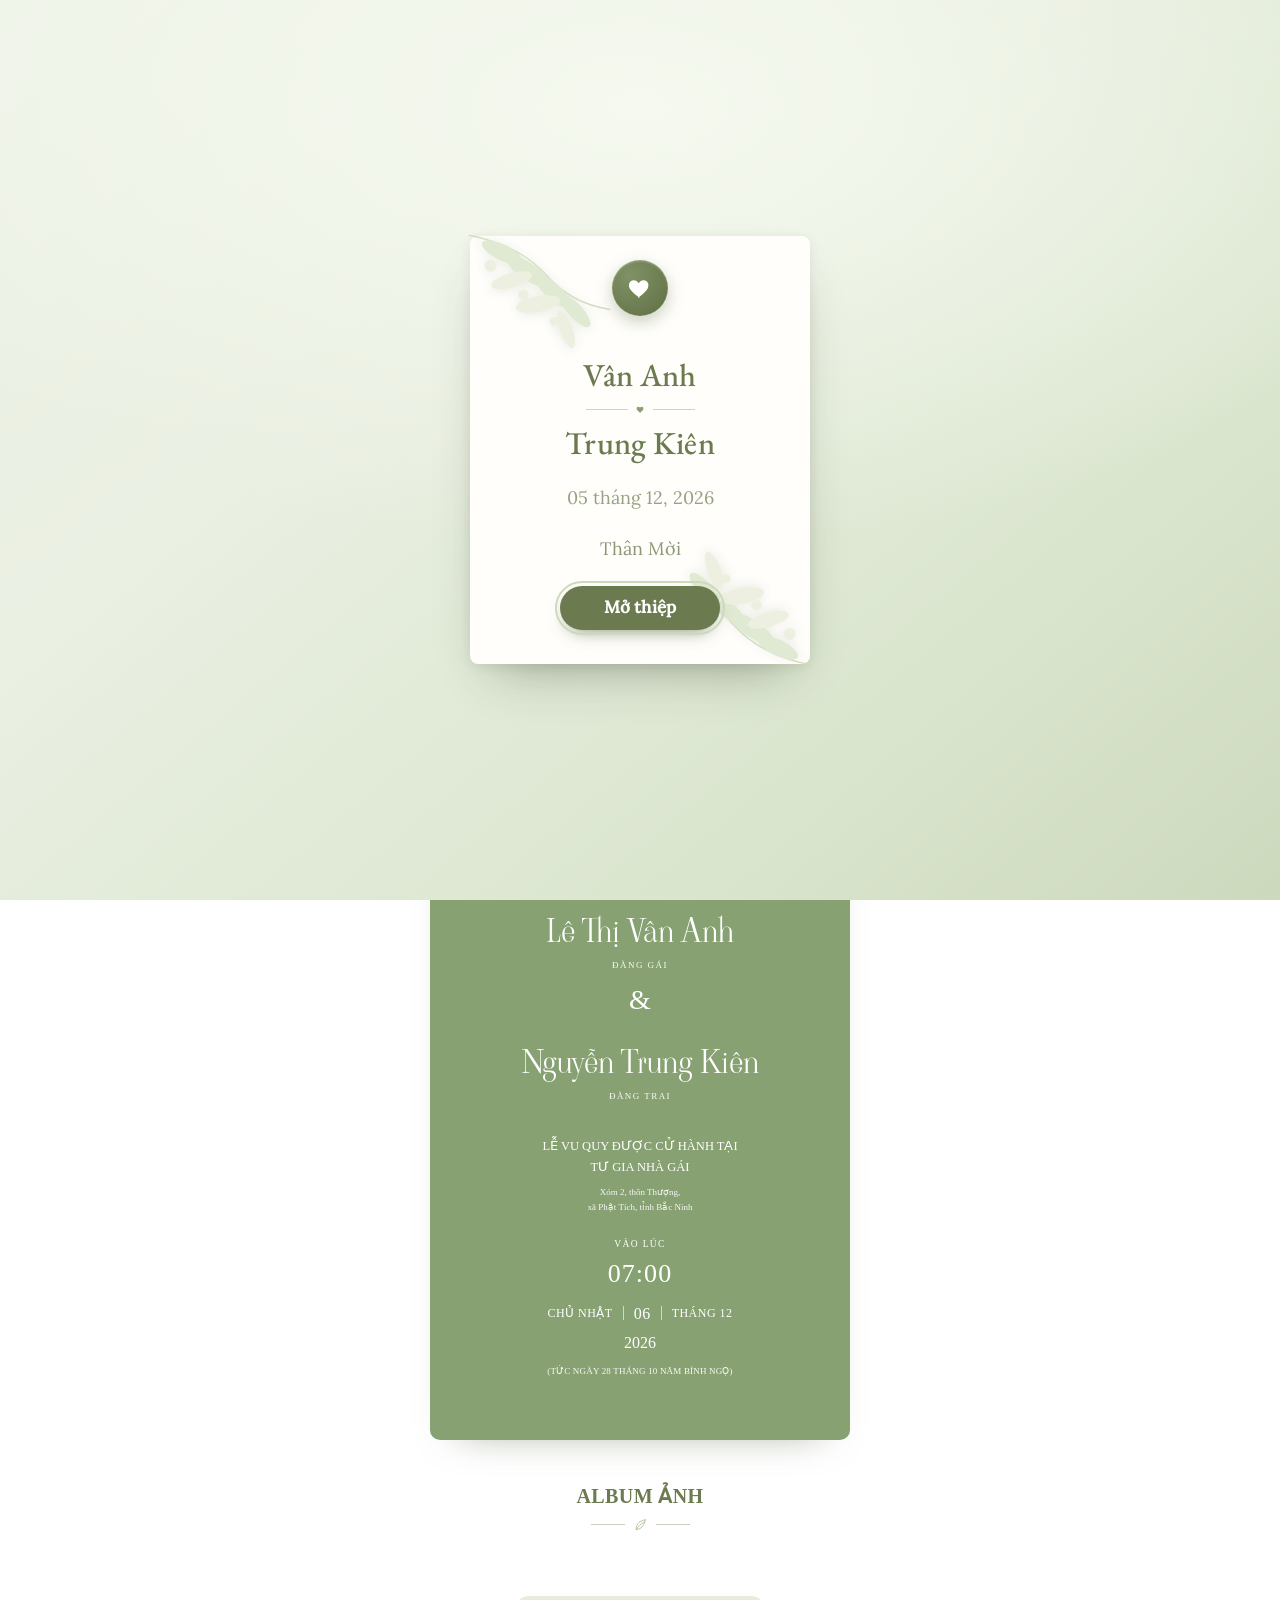
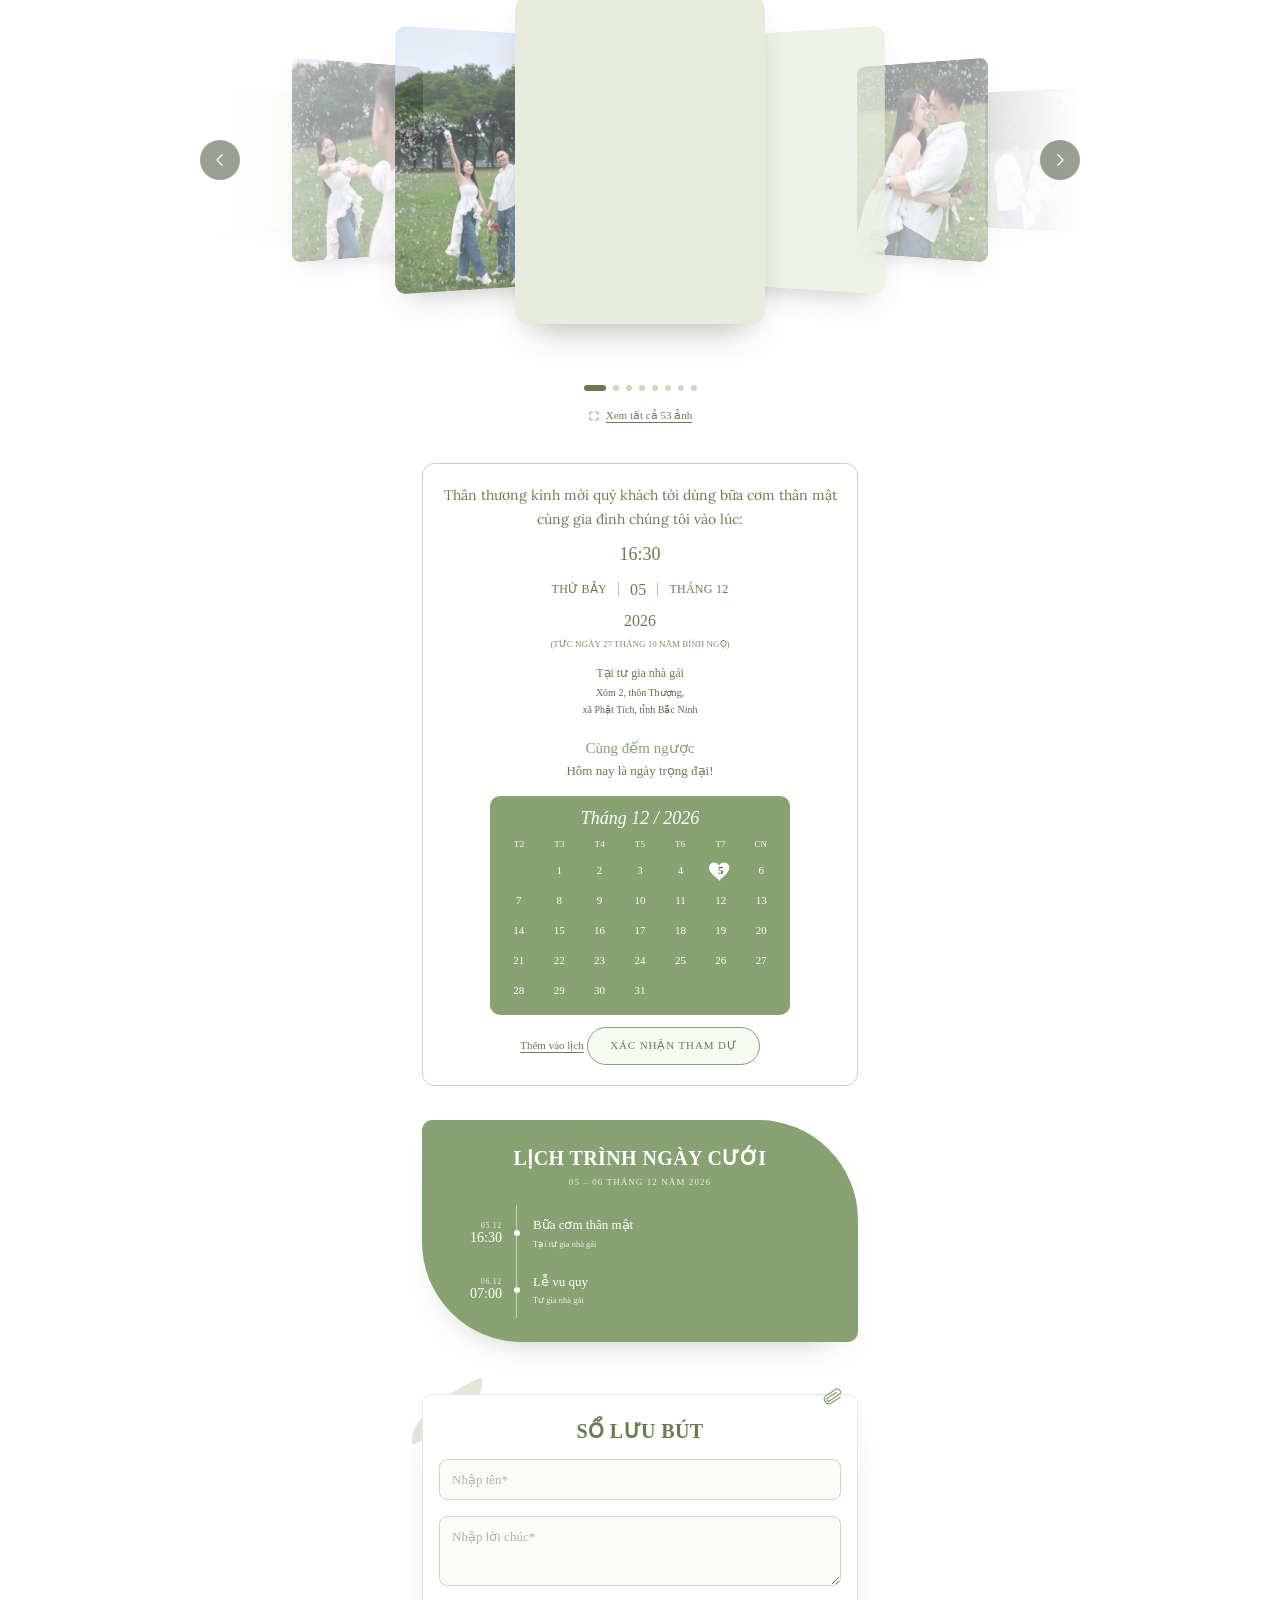
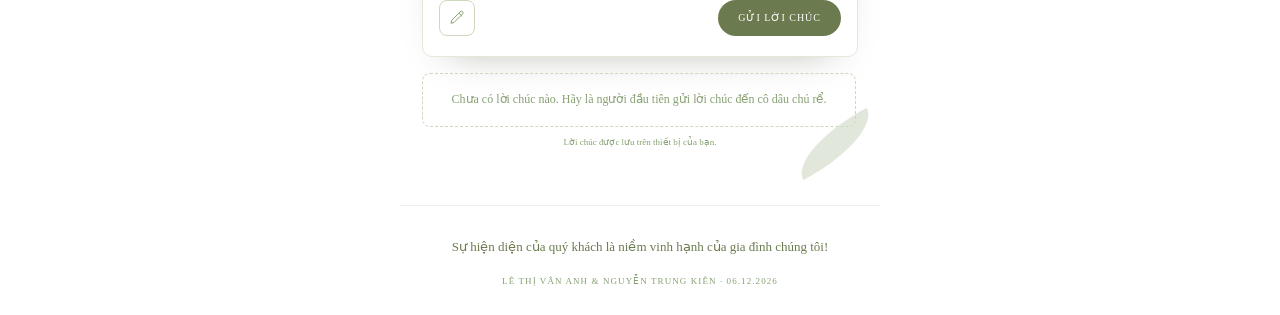
==== commit 0e637227: "Update invitation layout, content and photos" ====
--- a/index.html
+++ b/index.html
@@ -169,12 +169,12 @@
       </div>
 
       <div class="cover__names">
-        <p class="cover__name">Lê Thị Vân Anh</p>
+        <p class="cover__name">Vân Anh</p>
         <p class="cover__orn" aria-hidden="true"><span></span><svg class="icon"><use href="#icon-heart"></use></svg><span></span></p>
-        <p class="cover__name">Nguyễn Trung Kiên</p>
+        <p class="cover__name">Trung Kiên</p>
       </div>
 
-      <p class="cover__date">06 tháng 12, 2026</p>
+      <p class="cover__date">05 tháng 12, 2026</p>
       <p class="cover__invite">Thân Mời</p>
 
       <button class="cover__btn" id="openInvitation" type="button">
@@ -195,9 +195,9 @@
     <main id="main" class="invite" tabindex="-1">
 
       <section class="save-date" aria-labelledby="t-save-date">
-        <p class="save-date__eyebrow">Save the date</p>
+        <p class="save-date__eyebrow">Ngày chúng tôi</p>
         <p class="save-date__orn" aria-hidden="true"><span></span><svg class="icon"><use href="#icon-leaf"></use></svg><span></span></p>
-        <h2 class="visually-hidden" id="t-save-date">Save the date</h2>
+        <h2 class="visually-hidden" id="t-save-date">Ngày chúng tôi</h2>
 
         <div class="envelope">
           <div class="envelope__back" aria-hidden="true">
@@ -209,10 +209,10 @@
           </div>
 
           <figure class="polaroid polaroid--bride">
-            <img src="assets/img/bride.webp" alt="Cô dâu Lê Thị Vân Anh ngồi trong vườn với bó hoa" width="900" height="1350" loading="eager" decoding="async">
+            <img src="assets/img/bride.webp" alt="Cô dâu Lê Thị Vân Anh ngồi trong vườn với bó hoa" width="900" height="1200" loading="eager" decoding="async">
           </figure>
           <figure class="polaroid polaroid--groom">
-            <img src="assets/img/groom.webp" alt="Chú rể Nguyễn Trung Kiên trong bộ vest đen" width="900" height="1350" loading="eager" decoding="async">
+            <img src="assets/img/groom.webp" alt="Chú rể Nguyễn Trung Kiên trong bộ vest đen" width="900" height="1200" loading="eager" decoding="async">
           </figure>
 
           <div class="envelope__front" aria-hidden="true">
@@ -236,17 +236,17 @@
       </section>
 
       <section class="arch" aria-labelledby="t-arch">
-        <h2 class="arch__title" id="t-arch">Thông tin lễ cưới</h2>
+        <h2 class="visually-hidden" id="t-arch">Thông tin lễ cưới</h2>
 
         <div class="arch__families">
           <div class="arch__family">
-            <p class="arch__family-label">Ông Bà</p>
-            <p class="arch__parent">Lê Đắc Dũng</p>
-            <p class="arch__parent">Nguyễn Thị Thu</p>
+            <p class="arch__family-label">Nhà gái</p>
+            <p class="arch__parent">Ông Lê Đắc Dũng</p>
+            <p class="arch__parent">Bà Nguyễn Thị Thu</p>
           </div>
           <div class="arch__family">
-            <p class="arch__family-label">Bà</p>
-            <p class="arch__parent">Nguyễn Thị Thân</p>
+            <p class="arch__family-label">Nhà trai</p>
+            <p class="arch__parent">Bà Nguyễn Thị Thân</p>
           </div>
         </div>
 
@@ -259,6 +259,7 @@
         <p class="arch__role">Đàng trai</p>
 
         <p class="arch__event">Lễ vu quy được cử hành tại<br>tư gia nhà gái</p>
+        <p class="arch__event-address">Xóm 2, thôn Thượng,<br>xã Phật Tích, tỉnh Bắc Ninh</p>
         <p class="arch__label">Vào lúc</p>
         <p class="arch__time">07:00</p>
 
@@ -290,8 +291,8 @@
 
       <section class="party" aria-labelledby="t-party">
         <div class="party__card">
-          <h2 class="party__title" id="t-party">Thông tin tiệc cưới</h2>
-          <p class="party__lead">Bữa cơm thân mật sẽ diễn ra vào lúc:</p>
+          <h2 class="visually-hidden" id="t-party">Thông tin bữa cơm thân mật</h2>
+          <p class="party__lead">Thân thương kính mời quý khách tới dùng bữa cơm thân mật cùng gia đình chúng tôi vào lúc:</p>
           <p class="party__time">16:30</p>
 
           <div class="party__date">
@@ -304,8 +305,8 @@
           <p class="party__year">2026</p>
           <p class="party__lunar">(Tức ngày 27 tháng 10 năm Bính Ngọ)</p>
 
-          <p class="party__small">Đón khách</p>
-          <p class="party__small-time">16:30</p>
+          <p class="party__place">Tại tư gia nhà gái</p>
+          <p class="party__address">Xóm 2, thôn Thượng,<br>xã Phật Tích, tỉnh Bắc Ninh</p>
 
           <h3 class="party__count-title">Cùng đếm ngược</h3>
           <p class="party__count" id="countdownText" role="timer">Đang tính toán…</p>
@@ -317,33 +318,6 @@
           <button class="btn-line" id="rsvpBtn" type="button">Xác nhận tham dự</button>
         </div>
 
-        <div class="place">
-          <h3 class="place__title">Tiệc cưới sẽ tổ chức tại</h3>
-          <p class="place__address">Tư gia nhà gái<br>Xóm 2, thôn Thượng, xã Phật Tích, tỉnh Bắc Ninh</p>
-
-          <div class="map" id="map" role="region" aria-label="Bản đồ đến tư gia nhà gái" aria-busy="true" data-map-address="Xóm 2, thôn Thượng, xã Phật Tích, tỉnh Bắc Ninh">
-            <div class="map__loading" id="mapLoading">
-              <svg class="icon" aria-hidden="true"><use href="#icon-plane"></use></svg>
-              <span>Đang tải bản đồ</span>
-            </div>
-          </div>
-
-          <a class="text-link text-link--icon" href="https://www.google.com/maps/dir/?api=1&amp;destination=X%C3%B3m%202%2C%20th%C3%B4n%20Th%C6%B0%E1%BB%A3ng%2C%20x%C3%A3%20Ph%E1%BA%ADt%20T%C3%ADch%2C%20t%E1%BB%89nh%20B%E1%BA%AFc%20Ninh" target="_blank" rel="noopener">
-            <svg class="icon" aria-hidden="true"><use href="#icon-plane"></use></svg>
-            <span>Chỉ đường</span>
-          </a>
-        </div>
-      </section>
-
-      <section class="dress" aria-labelledby="t-dress">
-        <h2 class="section-title" id="t-dress">Dress code</h2>
-        <p class="dress__sub">Trang phục dự tiệc</p>
-        <div class="dress__colors" aria-label="Bảng màu gợi ý">
-          <span style="--c:#4a5a36" title="Xanh rêu đậm"></span>
-          <span style="--c:#87a172" title="Xanh sage"></span>
-          <span style="--c:#a7bd8f" title="Xanh nhạt"></span>
-          <span style="--c:#cdd9bd" title="Xanh phấn"></span>
-        </div>
       </section>
 
       <section class="schedule" aria-labelledby="t-schedule">
@@ -353,7 +327,6 @@
 
           <ol class="tl">
             <li class="tl__row">
-              <span class="tl__icon" aria-hidden="true"><svg class="icon"><use href="#icon-plate"></use></svg></span>
               <span class="tl__when">
                 <span class="tl__date">05.12</span>
                 <span class="tl__time">16:30</span>
@@ -365,7 +338,6 @@
             </li>
 
             <li class="tl__row">
-              <span class="tl__icon" aria-hidden="true"><svg class="icon"><use href="#icon-rings"></use></svg></span>
               <span class="tl__when">
                 <span class="tl__date">06.12</span>
                 <span class="tl__time">07:00</span>
--- a/assets/css/style.css
+++ b/assets/css/style.css
@@ -417,7 +417,6 @@
 
 .save-date,
 .party,
-.dress,
 .schedule,
 .guestbook,
 .gift,
@@ -514,12 +513,14 @@
 
 .polaroid--bride {
   left: 2px;
+  z-index: 3;
   transform: rotate(-7deg);
   transform-origin: 50% 100%;
 }
 
 .polaroid--groom {
   right: 2px;
+  z-index: 2;
   transform: rotate(7deg);
   transform-origin: 50% 100%;
 }
@@ -530,14 +531,14 @@
   bottom: 0;
   width: 100%;
   height: 100px;
-  z-index: 3;
+  z-index: 4;
 }
 
 .envelope__seal {
   position: absolute;
   left: 50%;
   bottom: 18px;
-  z-index: 4;
+  z-index: 5;
   display: grid;
   place-items: center;
   width: 34px;
@@ -610,22 +611,11 @@
   box-shadow: 0 18px 40px -30px rgba(74, 90, 54, 0.65);
 }
 
-.arch__title {
-  margin: 0;
-  font-family: var(--font-serif);
-  font-size: 16px;
-  font-weight: 700;
-  line-height: 1.4;
-  letter-spacing: 0.02em;
-  text-transform: uppercase;
-  color: #ffffff;
-}
-
 .arch__families {
   display: grid;
   grid-template-columns: 1fr 1fr;
   gap: 8px;
-  margin-top: 30px;
+  margin-top: 0;
 }
 
 .arch__family {
@@ -637,15 +627,19 @@
 }
 
 .arch__family-label {
-  font-size: 9px;
+  padding-bottom: 5px;
+  margin-bottom: 5px;
+  border-bottom: 1px solid rgba(255, 255, 255, 0.35);
+  font-size: 10px;
+  font-weight: 700;
   letter-spacing: 0.12em;
   text-transform: uppercase;
-  opacity: 0.9;
+  opacity: 0.95;
 }
 
 .arch__parent {
   font-size: 13px;
-  font-weight: 700;
+  font-weight: 400;
   line-height: 1.55;
 }
 
@@ -690,6 +684,13 @@
   font-size: 12.5px;
   line-height: 1.75;
   text-transform: uppercase;
+}
+
+.arch__event-address {
+  margin-top: 6px;
+  font-size: 9px;
+  line-height: 1.65;
+  opacity: 0.92;
 }
 
 .arch__label {
@@ -909,14 +910,10 @@
   height: 12px;
 }
 
-.text-link--icon {
-  gap: 7px;
-}
-
 /* ================================= Party ================================ */
 
 .party {
-  padding: 34px 22px 0;
+  padding: 34px 22px;
 }
 
 .party__card {
@@ -927,29 +924,17 @@
   border-radius: 12px;
 }
 
-.party__title {
-  margin: 0;
-  font-family: var(--font-serif);
-  font-size: 16px;
-  font-weight: 700;
-  line-height: 1.4;
-  letter-spacing: 0.02em;
-  text-transform: uppercase;
-  color: var(--green-dark);
-}
-
 .party__lead {
-  margin: 18px auto 0;
+  margin: 0 auto;
   max-width: 100%;
-  font-family: var(--font-bask);
+  font-family: var(--font-body);
   font-size: 14px;
-  line-height: 1.6;
-  text-transform: uppercase;
+  line-height: 1.7;
   color: var(--green-dark);
 }
 
 .party__time {
-  margin-top: 4px;
+  margin-top: 8px;
   font-family: var(--font-bask);
   font-size: 18px;
   color: var(--green-dark);
@@ -993,17 +978,18 @@
   opacity: 0.85;
 }
 
-.party__small {
+.party__place {
   margin-top: 12px;
-  font-size: 9px;
-  letter-spacing: 0.1em;
-  text-transform: uppercase;
-  color: var(--green);
-}
-
-.party__small-time {
-  margin-top: 1px;
-  font-size: 13px;
+  font-size: 12px;
+  font-weight: 500;
+  color: var(--green-dark);
+}
+
+.party__address {
+  margin-top: 2px;
+  font-size: 10px;
+  line-height: 1.65;
+  color: #5c684b;
 }
 
 .party__count-title {
@@ -1114,117 +1100,6 @@
   color: #ffffff;
 }
 
-/* Place + map */
-
-.place {
-  margin-top: 24px;
-  text-align: center;
-}
-
-.place__title {
-  margin: 0;
-  font-family: var(--font-serif);
-  font-size: 16px;
-  font-weight: 700;
-  line-height: 1.5;
-  letter-spacing: 0.02em;
-  text-transform: uppercase;
-  color: var(--green-dark);
-}
-
-.place__address {
-  margin-top: 6px;
-  font-size: 12px;
-  line-height: 1.7;
-  color: var(--green-dark);
-}
-
-.map {
-  position: relative;
-  height: 240px;
-  margin-top: 14px;
-  overflow: hidden;
-  border: 1px solid var(--line);
-  border-radius: 12px;
-  background: #f4f7ee;
-}
-
-.map iframe {
-  position: absolute;
-  inset: 0;
-  width: 100%;
-  height: 100%;
-  border: 0;
-  filter: saturate(0.85) contrast(0.98);
-}
-
-.map__loading {
-  position: absolute;
-  inset: 0;
-  z-index: 1;
-  display: flex;
-  flex-direction: column;
-  align-items: center;
-  justify-content: center;
-  gap: 8px;
-  font-size: 9px;
-  letter-spacing: 0.18em;
-  text-transform: uppercase;
-  color: var(--green);
-  background: linear-gradient(110deg, #eef2e6 28%, #f8f9f3 50%, #eef2e6 72%);
-  background-size: 220% 100%;
-  animation: shimmer 2.6s linear infinite;
-  transition: opacity 0.45s var(--ease);
-}
-
-.map__loading .icon {
-  width: 20px;
-  height: 20px;
-}
-
-.map__loading.is-hidden {
-  opacity: 0;
-  pointer-events: none;
-}
-
-@keyframes shimmer {
-  from {
-    background-position: 120% 0;
-  }
-  to {
-    background-position: -120% 0;
-  }
-}
-
-/* =============================== Dress code ============================= */
-
-.dress {
-  padding: 38px 22px;
-  text-align: center;
-}
-
-.dress__sub {
-  margin-top: 6px;
-  font-size: 12px;
-  color: var(--green-dark);
-}
-
-.dress__colors {
-  display: flex;
-  align-items: center;
-  justify-content: center;
-  gap: 14px;
-  margin-top: 16px;
-}
-
-.dress__colors span {
-  width: 38px;
-  height: 38px;
-  border-radius: 50%;
-  background: var(--c);
-  box-shadow: inset 0 0 0 1px rgba(74, 90, 54, 0.14);
-}
-
 /* =============================== Schedule =============================== */
 
 .schedule {
@@ -1266,26 +1141,10 @@
 
 .tl__row {
   display: grid;
-  grid-template-columns: 34px 58px 1fr;
-  column-gap: 10px;
+  grid-template-columns: 62px 1fr;
+  column-gap: 14px;
   align-items: stretch;
   text-align: left;
-}
-
-.tl__icon {
-  align-self: center;
-  display: grid;
-  place-items: center;
-  width: 32px;
-  height: 32px;
-  border: 1px solid rgba(255, 255, 255, 0.72);
-  border-radius: 50%;
-  color: #ffffff;
-}
-
-.tl__icon .icon {
-  width: 16px;
-  height: 16px;
 }
 
 .tl__when {
@@ -1422,16 +1281,13 @@
   color: var(--green-deep);
 }
 
-.guestbook__input + .guestbook__input {
-  margin-top: 8px;
-}
-
 .guestbook__input::placeholder {
   color: rgba(107, 123, 79, 0.55);
 }
 
 .guestbook__textarea {
   height: 70px;
+  margin-top: 16px;
   resize: vertical;
 }
 
@@ -1440,7 +1296,7 @@
   align-items: center;
   justify-content: space-between;
   gap: 10px;
-  margin-top: 10px;
+  margin-top: 14px;
 }
 
 .guestbook__icon {
@@ -1670,7 +1526,7 @@
 .modal__form {
   display: flex;
   flex-direction: column;
-  gap: 8px;
+  gap: 14px;
   margin-top: 16px;
 }
 
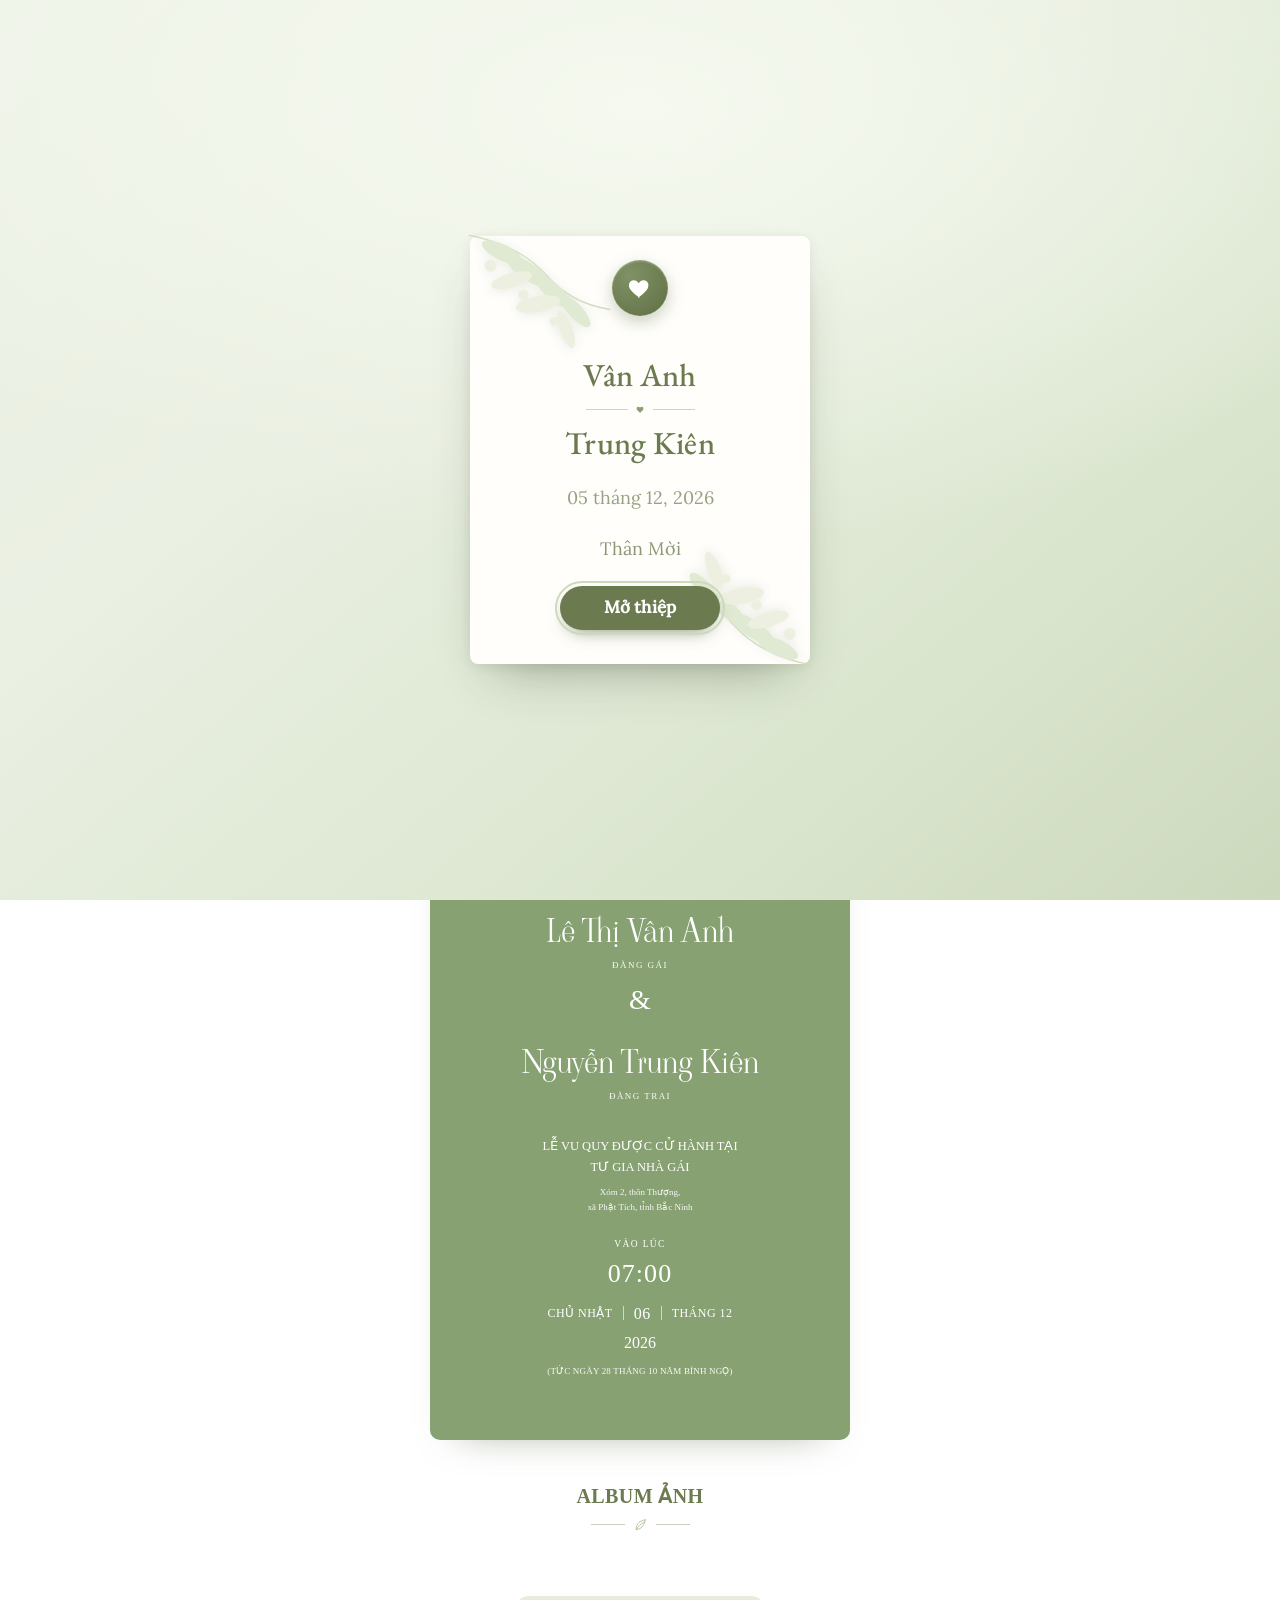
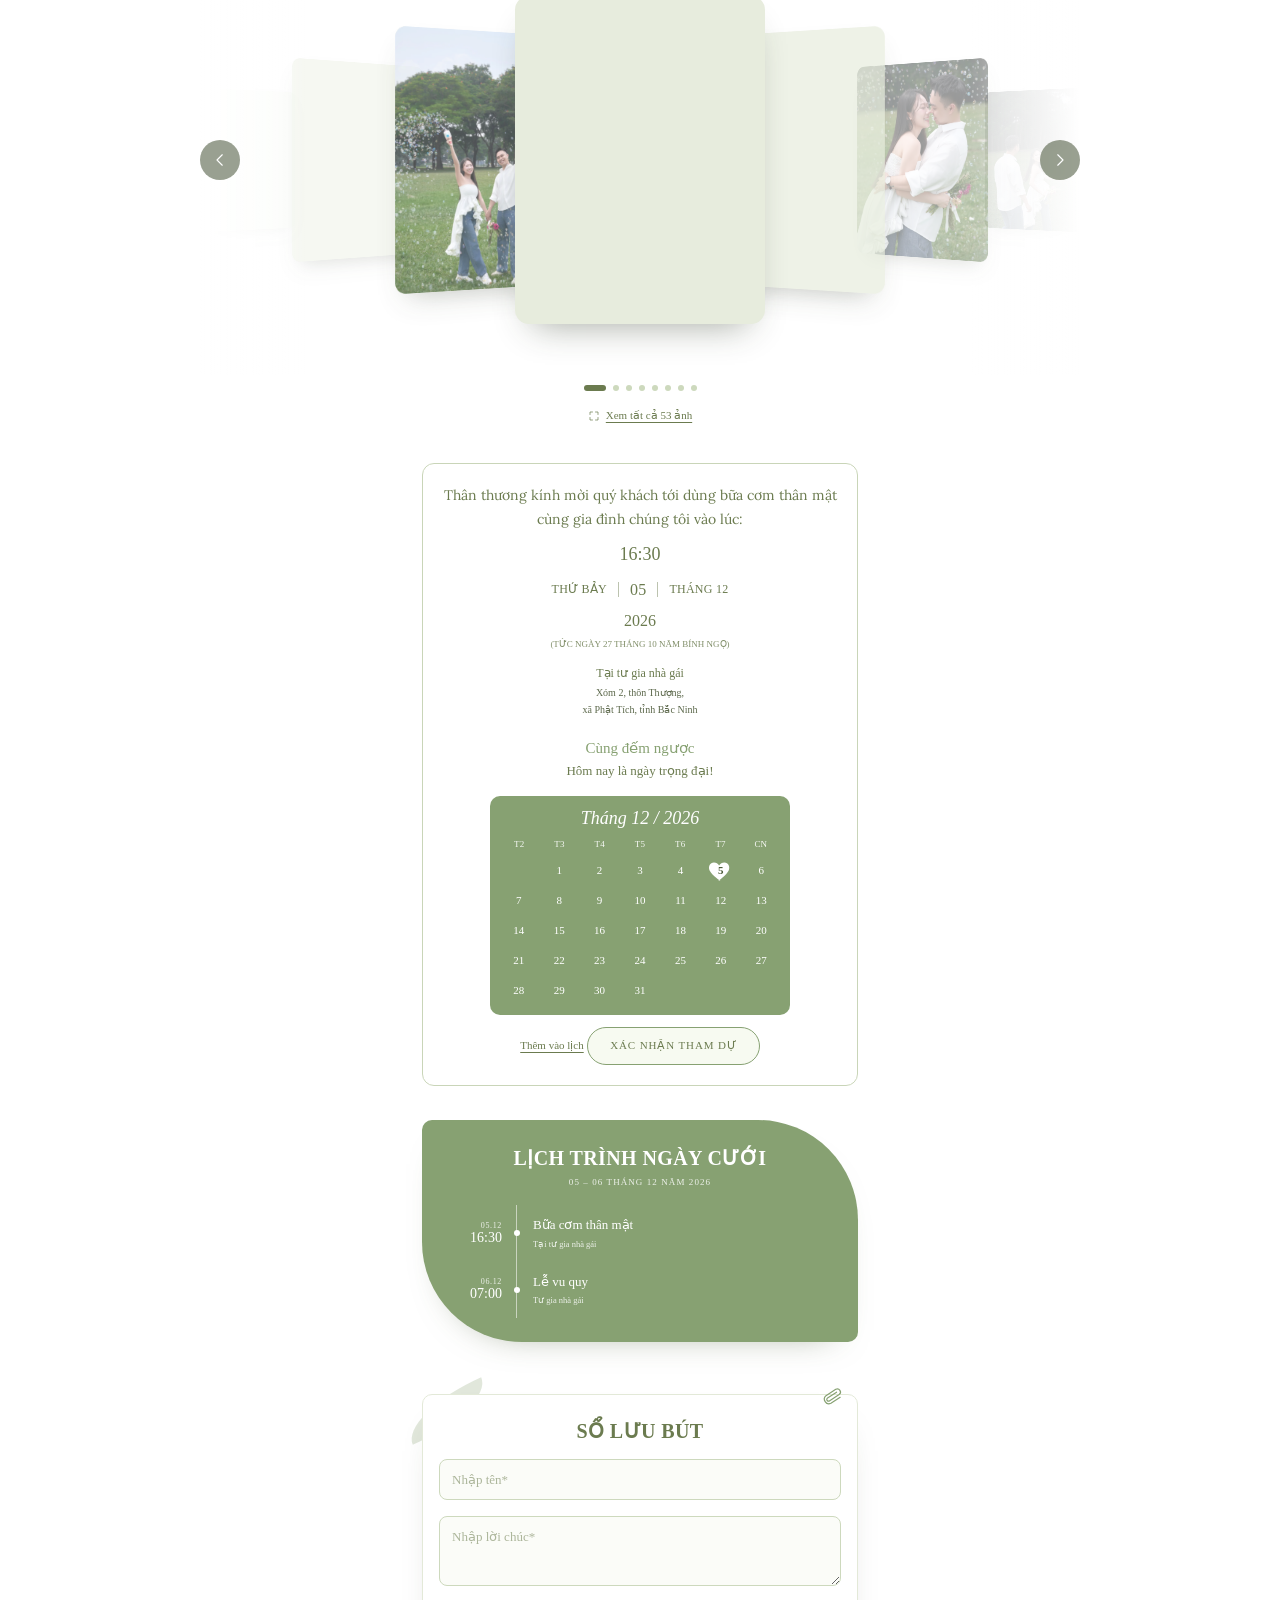
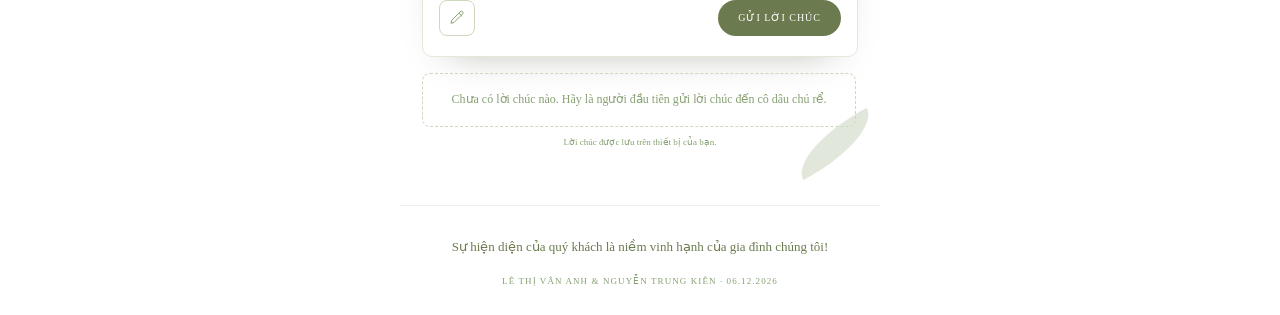
==== commit 65691ae0: "Use sitting bride photo and update parent labels" ====
--- a/index.html
+++ b/index.html
@@ -209,7 +209,7 @@
           </div>
 
           <figure class="polaroid polaroid--bride">
-            <img src="assets/img/bride.webp" alt="Cô dâu Lê Thị Vân Anh ngồi trong vườn với bó hoa" width="900" height="1200" loading="eager" decoding="async">
+            <img src="assets/img/p24.webp" alt="Cô dâu Lê Thị Vân Anh ngồi trong vườn với bó hoa" width="1200" height="1800" loading="eager" decoding="async">
           </figure>
           <figure class="polaroid polaroid--groom">
             <img src="assets/img/groom.webp" alt="Chú rể Nguyễn Trung Kiên trong bộ vest đen" width="900" height="1200" loading="eager" decoding="async">
@@ -241,12 +241,12 @@
         <div class="arch__families">
           <div class="arch__family">
             <p class="arch__family-label">Nhà gái</p>
-            <p class="arch__parent">Ông Lê Đắc Dũng</p>
-            <p class="arch__parent">Bà Nguyễn Thị Thu</p>
+            <p class="arch__parent">Ông: Lê Đắc Dũng</p>
+            <p class="arch__parent">Bà: Nguyễn Thị Thu</p>
           </div>
           <div class="arch__family">
             <p class="arch__family-label">Nhà trai</p>
-            <p class="arch__parent">Bà Nguyễn Thị Thân</p>
+            <p class="arch__parent">Bà: Nguyễn Thị Thân</p>
           </div>
         </div>
 
--- a/assets/css/style.css
+++ b/assets/css/style.css
@@ -518,6 +518,10 @@
   transform-origin: 50% 100%;
 }
 
+.polaroid--bride img {
+  object-position: 50% 0%;
+}
+
 .polaroid--groom {
   right: 2px;
   z-index: 2;
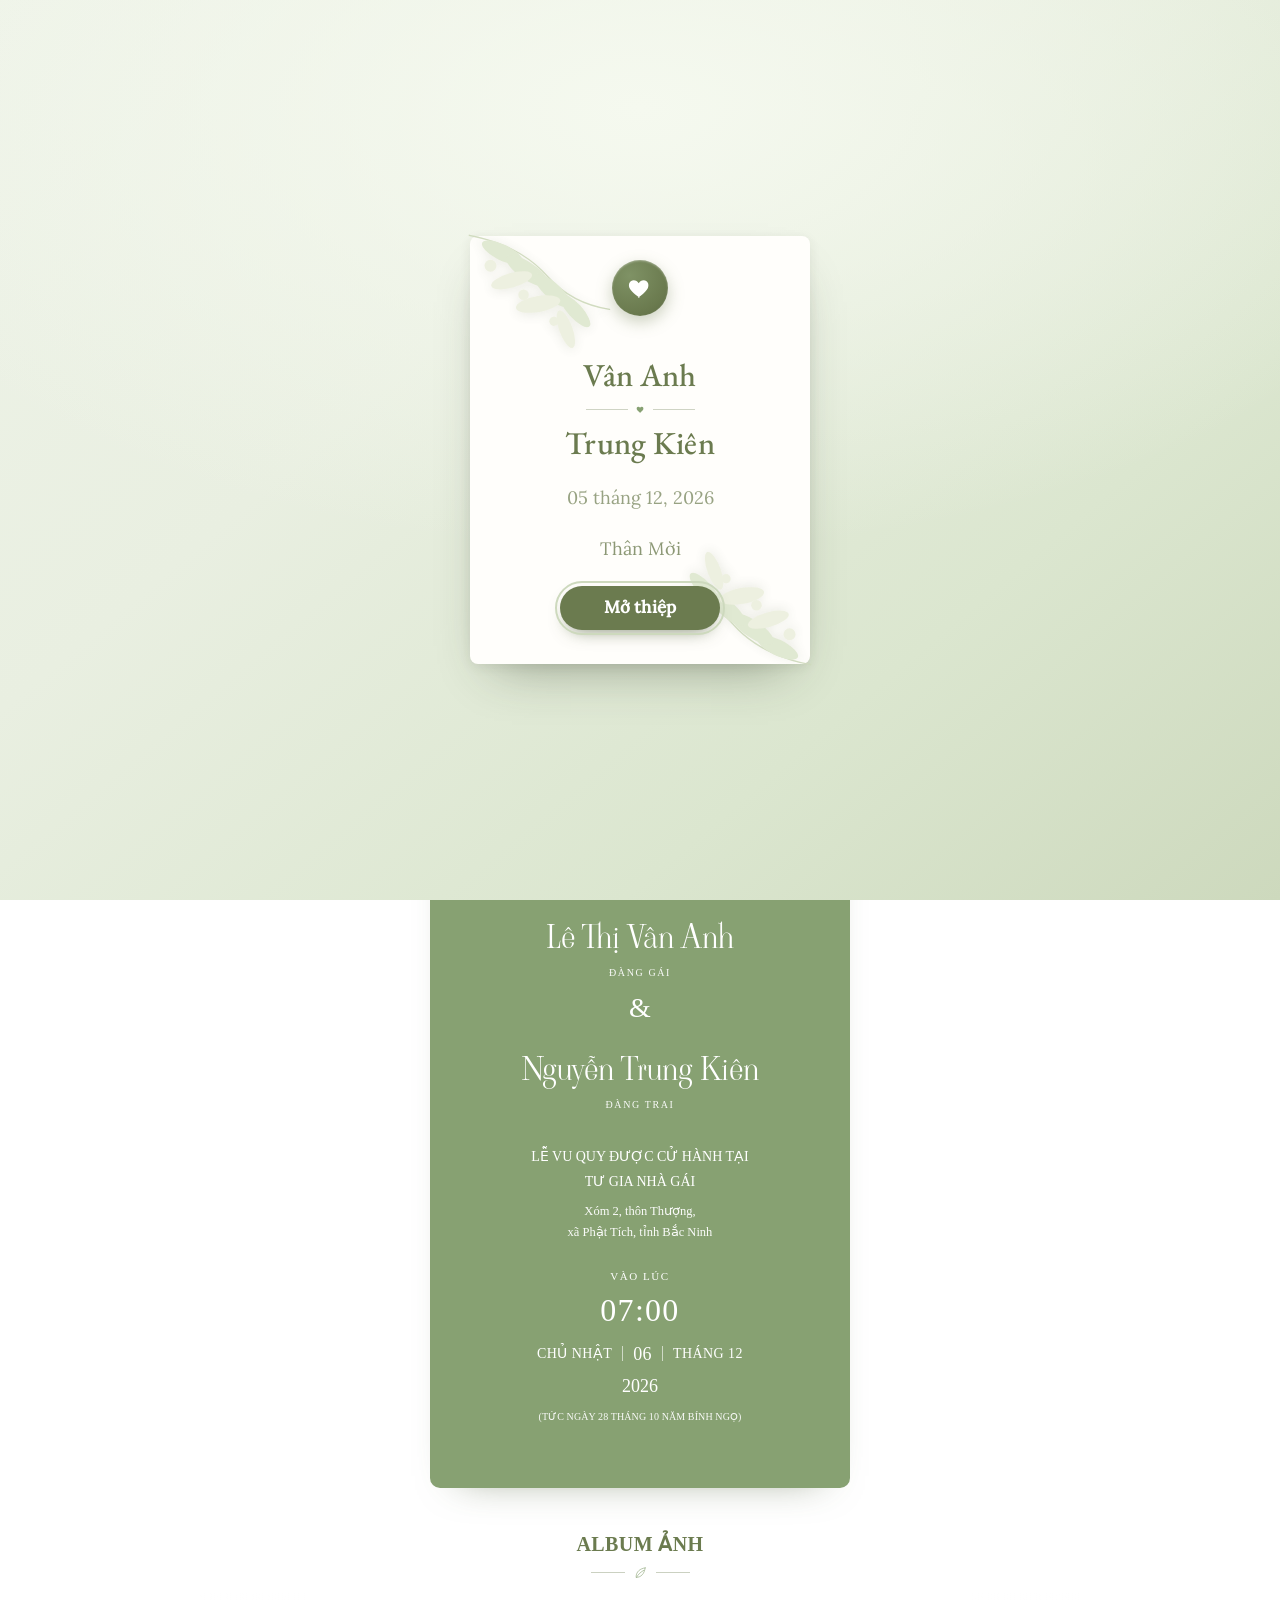
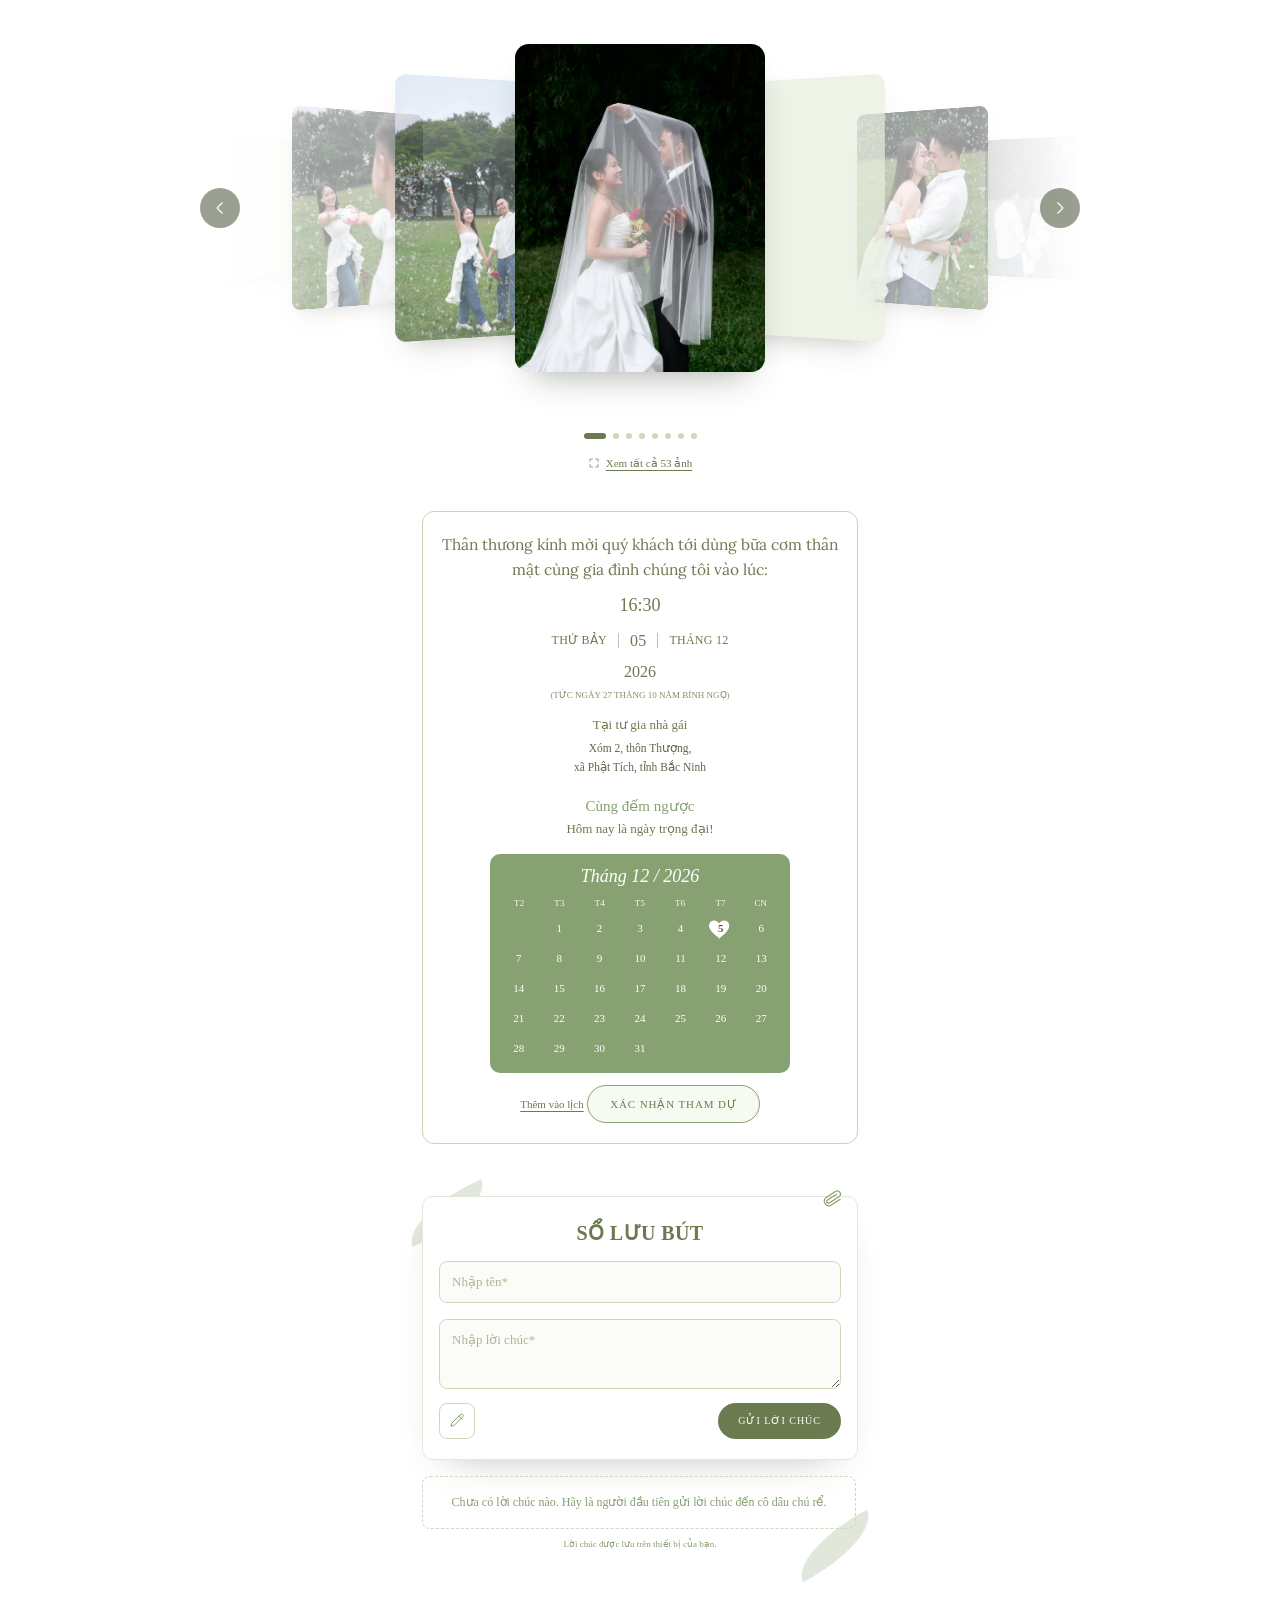
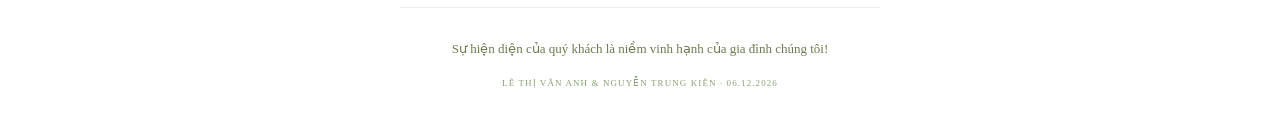
==== commit bfdce589: "Improve mobile text sizes and remove schedule" ====
--- a/index.html
+++ b/index.html
@@ -195,9 +195,9 @@
     <main id="main" class="invite" tabindex="-1">
 
       <section class="save-date" aria-labelledby="t-save-date">
-        <p class="save-date__eyebrow">Ngày chúng tôi</p>
+        <p class="save-date__eyebrow">Ngày chung đôi</p>
         <p class="save-date__orn" aria-hidden="true"><span></span><svg class="icon"><use href="#icon-leaf"></use></svg><span></span></p>
-        <h2 class="visually-hidden" id="t-save-date">Ngày chúng tôi</h2>
+        <h2 class="visually-hidden" id="t-save-date">Ngày chung đôi</h2>
 
         <div class="envelope">
           <div class="envelope__back" aria-hidden="true">
@@ -318,37 +318,6 @@
           <button class="btn-line" id="rsvpBtn" type="button">Xác nhận tham dự</button>
         </div>
 
-      </section>
-
-      <section class="schedule" aria-labelledby="t-schedule">
-        <div class="schedule__card">
-          <h2 class="schedule__title" id="t-schedule">Lịch trình ngày cưới</h2>
-          <p class="schedule__sub">05 – 06 tháng 12 năm 2026</p>
-
-          <ol class="tl">
-            <li class="tl__row">
-              <span class="tl__when">
-                <span class="tl__date">05.12</span>
-                <span class="tl__time">16:30</span>
-              </span>
-              <span class="tl__label">
-                <strong>Bữa cơm thân mật</strong>
-                <small>Tại tư gia nhà gái</small>
-              </span>
-            </li>
-
-            <li class="tl__row">
-              <span class="tl__when">
-                <span class="tl__date">06.12</span>
-                <span class="tl__time">07:00</span>
-              </span>
-              <span class="tl__label">
-                <strong>Lễ vu quy</strong>
-                <small>Tư gia nhà gái</small>
-              </span>
-            </li>
-          </ol>
-        </div>
       </section>
 
       <section class="guestbook" id="guestbook" aria-labelledby="t-guestbook">
--- a/assets/css/style.css
+++ b/assets/css/style.css
@@ -1,4 +1,4 @@
-﻿/* ==========================================================================
+/* ==========================================================================
    Thiá»‡p cÆ°á»›i Â· LÃª Thá»‹ VÃ¢n Anh & Nguyá»…n Trung KiÃªn
    Replica of the "Minimalism Xanh" invitation layout.
    ========================================================================== */
@@ -417,7 +417,6 @@
 
 .save-date,
 .party,
-.schedule,
 .guestbook,
 .gift,
 .closing {
@@ -634,7 +633,7 @@
   padding-bottom: 5px;
   margin-bottom: 5px;
   border-bottom: 1px solid rgba(255, 255, 255, 0.35);
-  font-size: 10px;
+  font-size: 11.5px;
   font-weight: 700;
   letter-spacing: 0.12em;
   text-transform: uppercase;
@@ -649,12 +648,12 @@
 
 .arch__announce {
   margin: 30px auto 0;
-  max-width: 270px;
-  font-size: 11px;
+  max-width: 290px;
+  font-size: 13px;
   font-weight: 500;
-  line-height: 1.95;
+  line-height: 1.8;
   text-transform: uppercase;
-  letter-spacing: 0.02em;
+  letter-spacing: 0.01em;
 }
 
 .arch__name {
@@ -669,7 +668,7 @@
 
 .arch__role {
   margin-top: 6px;
-  font-size: 9px;
+  font-size: 10px;
   letter-spacing: 0.16em;
   text-transform: uppercase;
   opacity: 0.95;
@@ -685,29 +684,30 @@
 
 .arch__event {
   margin-top: 32px;
-  font-size: 12.5px;
+  font-size: 14px;
   line-height: 1.75;
   text-transform: uppercase;
 }
 
 .arch__event-address {
-  margin-top: 6px;
-  font-size: 9px;
-  line-height: 1.65;
-  opacity: 0.92;
+  margin-top: 7px;
+  font-size: 12.5px;
+  font-weight: 500;
+  line-height: 1.7;
+  opacity: 0.96;
 }
 
 .arch__label {
-  margin-top: 22px;
-  font-size: 9.5px;
+  margin-top: 24px;
+  font-size: 11px;
   letter-spacing: 0.14em;
   text-transform: uppercase;
 }
 
 .arch__time {
   margin-top: 6px;
-  font-size: 26px;
-  line-height: 1.25;
+  font-size: 32px;
+  line-height: 1.2;
   letter-spacing: 0.04em;
 }
 
@@ -717,31 +717,31 @@
   justify-content: center;
   gap: 10px;
   margin-top: 10px;
-  font-size: 12px;
-  letter-spacing: 0.04em;
+  font-size: 14px;
+  letter-spacing: 0.03em;
   text-transform: uppercase;
 }
 
 .arch__bar {
   width: 1px;
-  height: 14px;
+  height: 15px;
   background: rgba(255, 255, 255, 0.6);
 }
 
 .arch__num {
-  font-size: 16px;
+  font-size: 18px;
 }
 
 .arch__year {
   margin-top: 4px;
-  font-size: 16px;
+  font-size: 18px;
 }
 
 .arch__lunar {
   margin-top: 8px;
-  font-size: 9px;
-  line-height: 1.6;
-  letter-spacing: 0.02em;
+  font-size: 10px;
+  line-height: 1.65;
+  letter-spacing: 0.01em;
   text-transform: uppercase;
   opacity: 0.95;
 }
@@ -932,8 +932,8 @@
   margin: 0 auto;
   max-width: 100%;
   font-family: var(--font-body);
-  font-size: 14px;
-  line-height: 1.7;
+  font-size: 15.5px;
+  line-height: 1.65;
   color: var(--green-dark);
 }
 
@@ -984,14 +984,14 @@
 
 .party__place {
   margin-top: 12px;
-  font-size: 12px;
+  font-size: 13px;
   font-weight: 500;
   color: var(--green-dark);
 }
 
 .party__address {
-  margin-top: 2px;
-  font-size: 10px;
+  margin-top: 3px;
+  font-size: 11.5px;
   line-height: 1.65;
   color: #5c684b;
 }
@@ -1102,103 +1102,6 @@
 .btn-line:hover {
   background: var(--green);
   color: #ffffff;
-}
-
-/* =============================== Schedule =============================== */
-
-.schedule {
-  padding: 0 22px 34px;
-}
-
-.schedule__card {
-  padding: 24px 18px;
-  text-align: center;
-  color: #ffffff;
-  background: var(--green);
-  border-radius: 10px 100px 10px 100px;
-  box-shadow: 0 16px 36px -28px rgba(74, 90, 54, 0.65);
-}
-
-.schedule__title {
-  margin: 0;
-  font-family: var(--font-serif);
-  font-size: 20px;
-  font-weight: 700;
-  line-height: 1.4;
-  letter-spacing: 0.02em;
-  text-transform: uppercase;
-}
-
-.schedule__sub {
-  margin-top: 3px;
-  font-size: 9px;
-  letter-spacing: 0.12em;
-  text-transform: uppercase;
-  opacity: 0.85;
-}
-
-.tl {
-  margin: 16px 0 0;
-  padding: 0;
-  list-style: none;
-}
-
-.tl__row {
-  display: grid;
-  grid-template-columns: 62px 1fr;
-  column-gap: 14px;
-  align-items: stretch;
-  text-align: left;
-}
-
-.tl__when {
-  align-self: center;
-  display: flex;
-  flex-direction: column;
-  align-items: flex-end;
-  line-height: 1.15;
-}
-
-.tl__date {
-  font-size: 8px;
-  letter-spacing: 0.08em;
-  opacity: 0.85;
-}
-
-.tl__time {
-  font-size: 14px;
-}
-
-.tl__label {
-  position: relative;
-  display: flex;
-  flex-direction: column;
-  justify-content: center;
-  padding: 10px 0 10px 16px;
-  border-left: 1px solid rgba(255, 255, 255, 0.55);
-}
-
-.tl__label::before {
-  content: "";
-  position: absolute;
-  top: 50%;
-  left: -3.5px;
-  width: 6px;
-  height: 6px;
-  border-radius: 50%;
-  background: #ffffff;
-  transform: translateY(-50%);
-}
-
-.tl__label strong {
-  font-size: 13px;
-  font-weight: 400;
-}
-
-.tl__label small {
-  margin-top: 2px;
-  font-size: 8.5px;
-  opacity: 0.85;
 }
 
 /* =============================== Guestbook ============================== */
@@ -1864,11 +1767,6 @@
   .party__card {
     padding-inline: 10px;
   }
-
-  .tl__row {
-    grid-template-columns: 32px 52px 1fr;
-    column-gap: 8px;
-  }
 }
 
 @media (max-width: 520px) {
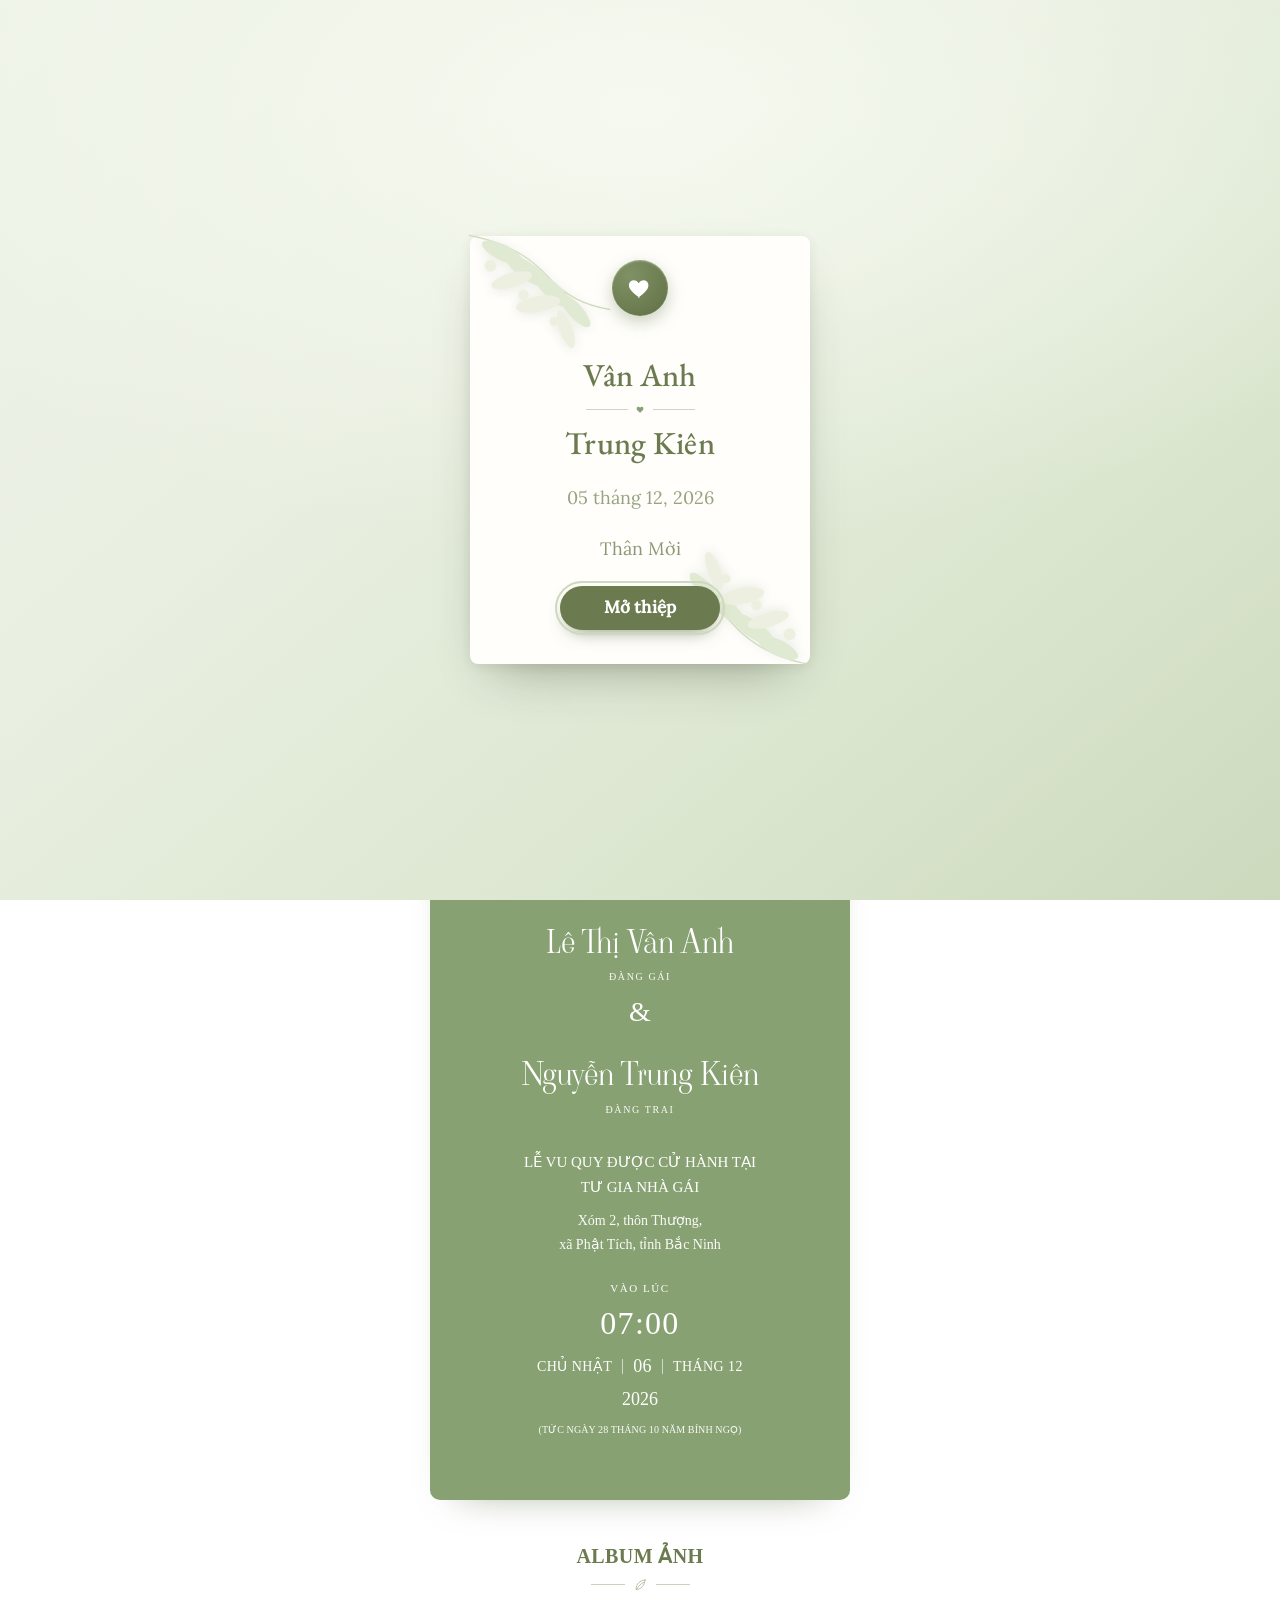
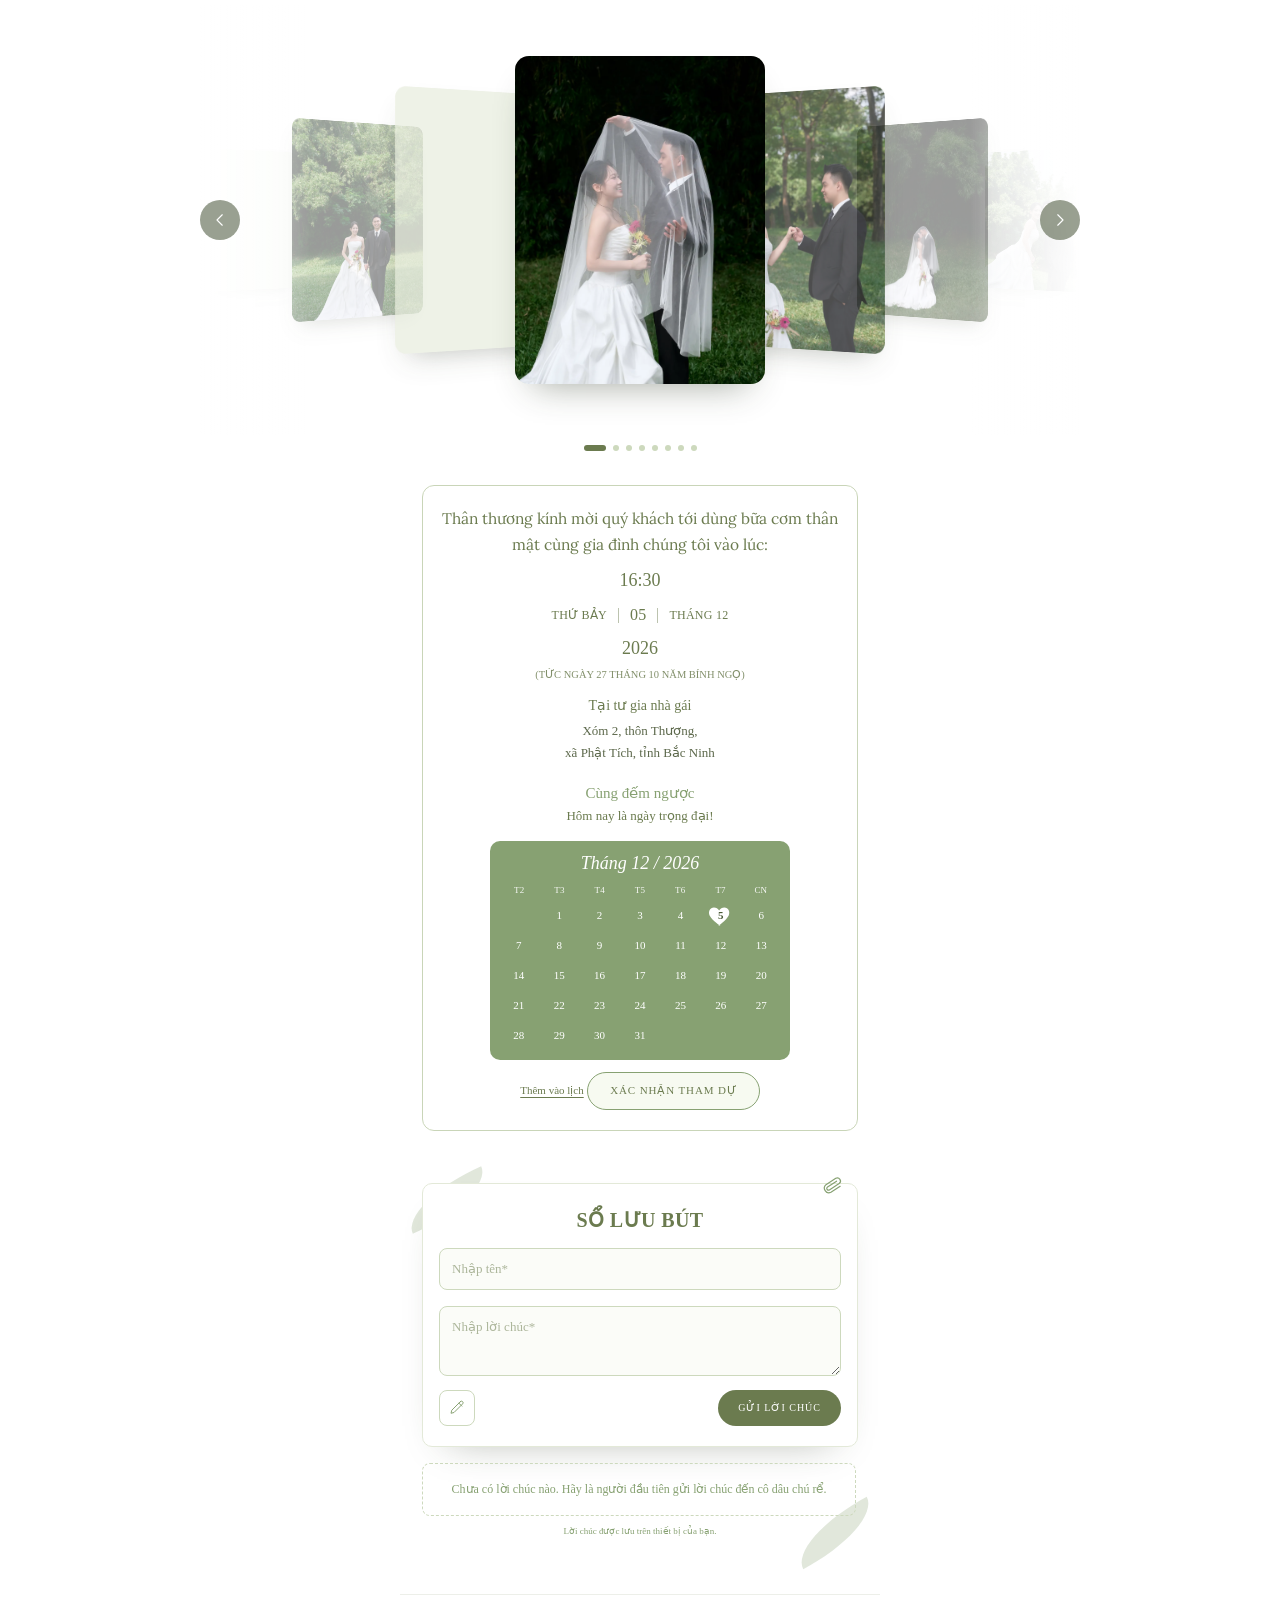
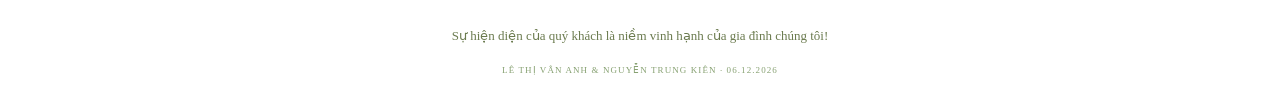
==== commit 5d2be535: "Reorder album photos and refine mobile layout" ====
--- a/index.html
+++ b/index.html
@@ -282,11 +282,6 @@
           <div class="carousel__stage" id="carouselStage"></div>
         </div>
         <div class="carousel__dots" id="carouselDots" role="tablist" aria-label="Chọn ảnh"></div>
-
-        <button class="text-link" id="openGallery" type="button">
-          <svg class="icon" aria-hidden="true"><use href="#icon-expand"></use></svg>
-          <span>Xem tất cả 53 ảnh</span>
-        </button>
       </section>
 
       <section class="party" aria-labelledby="t-party">
--- a/assets/css/style.css
+++ b/assets/css/style.css
@@ -512,7 +512,7 @@
 
 .polaroid--bride {
   left: 2px;
-  z-index: 3;
+  z-index: 2;
   transform: rotate(-7deg);
   transform-origin: 50% 100%;
 }
@@ -523,7 +523,7 @@
 
 .polaroid--groom {
   right: 2px;
-  z-index: 2;
+  z-index: 3;
   transform: rotate(7deg);
   transform-origin: 50% 100%;
 }
@@ -633,7 +633,7 @@
   padding-bottom: 5px;
   margin-bottom: 5px;
   border-bottom: 1px solid rgba(255, 255, 255, 0.35);
-  font-size: 11.5px;
+  font-size: 12.5px;
   font-weight: 700;
   letter-spacing: 0.12em;
   text-transform: uppercase;
@@ -641,7 +641,7 @@
 }
 
 .arch__parent {
-  font-size: 13px;
+  font-size: 14px;
   font-weight: 400;
   line-height: 1.55;
 }
@@ -684,14 +684,14 @@
 
 .arch__event {
   margin-top: 32px;
+  font-size: 15px;
+  line-height: 1.7;
+  text-transform: uppercase;
+}
+
+.arch__event-address {
+  margin-top: 8px;
   font-size: 14px;
-  line-height: 1.75;
-  text-transform: uppercase;
-}
-
-.arch__event-address {
-  margin-top: 7px;
-  font-size: 12.5px;
   font-weight: 500;
   line-height: 1.7;
   opacity: 0.96;
@@ -970,12 +970,12 @@
 .party__year {
   margin-top: 6px;
   font-family: var(--font-bask);
-  font-size: 16px;
+  font-size: 18px;
 }
 
 .party__lunar {
   margin-top: 3px;
-  font-size: 9px;
+  font-size: 10.5px;
   line-height: 1.65;
   text-transform: uppercase;
   color: var(--green-dark);
@@ -984,14 +984,14 @@
 
 .party__place {
   margin-top: 12px;
-  font-size: 13px;
+  font-size: 14px;
   font-weight: 500;
   color: var(--green-dark);
 }
 
 .party__address {
   margin-top: 3px;
-  font-size: 11.5px;
+  font-size: 13px;
   line-height: 1.65;
   color: #5c684b;
 }
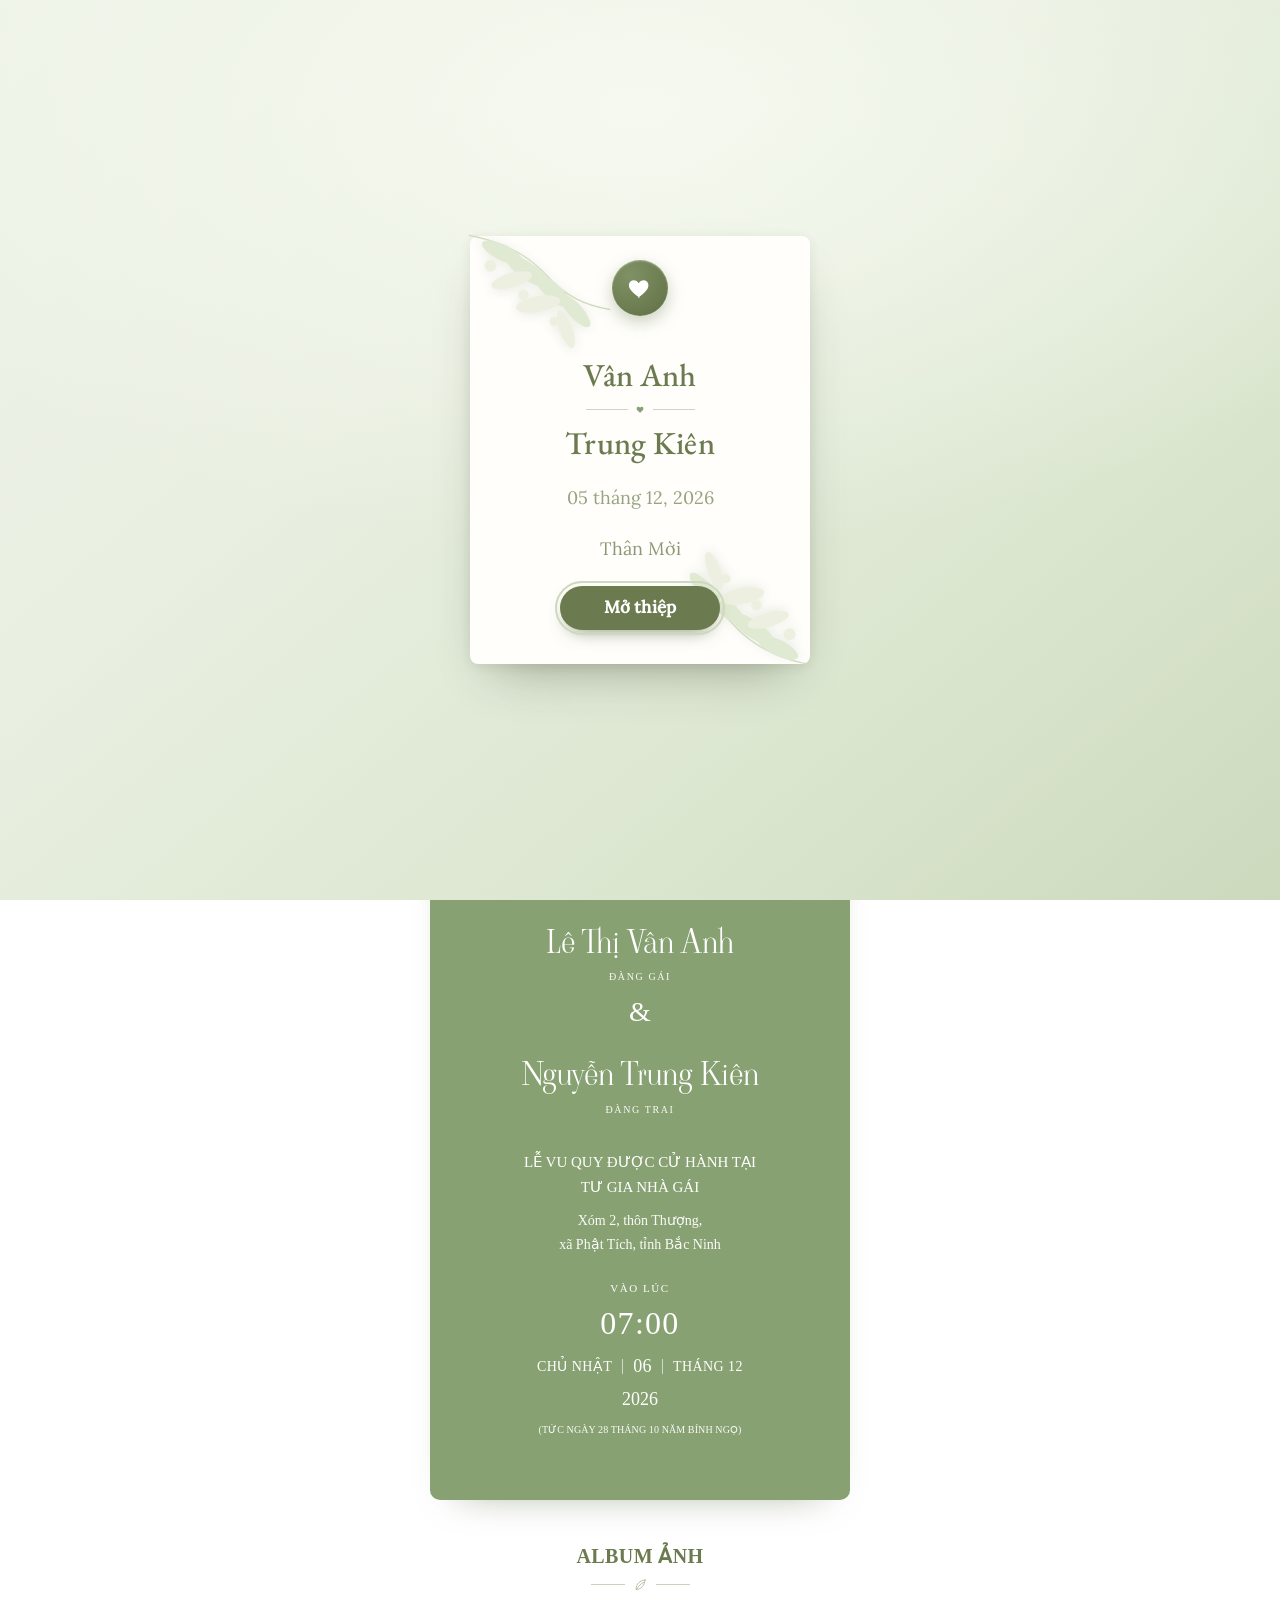
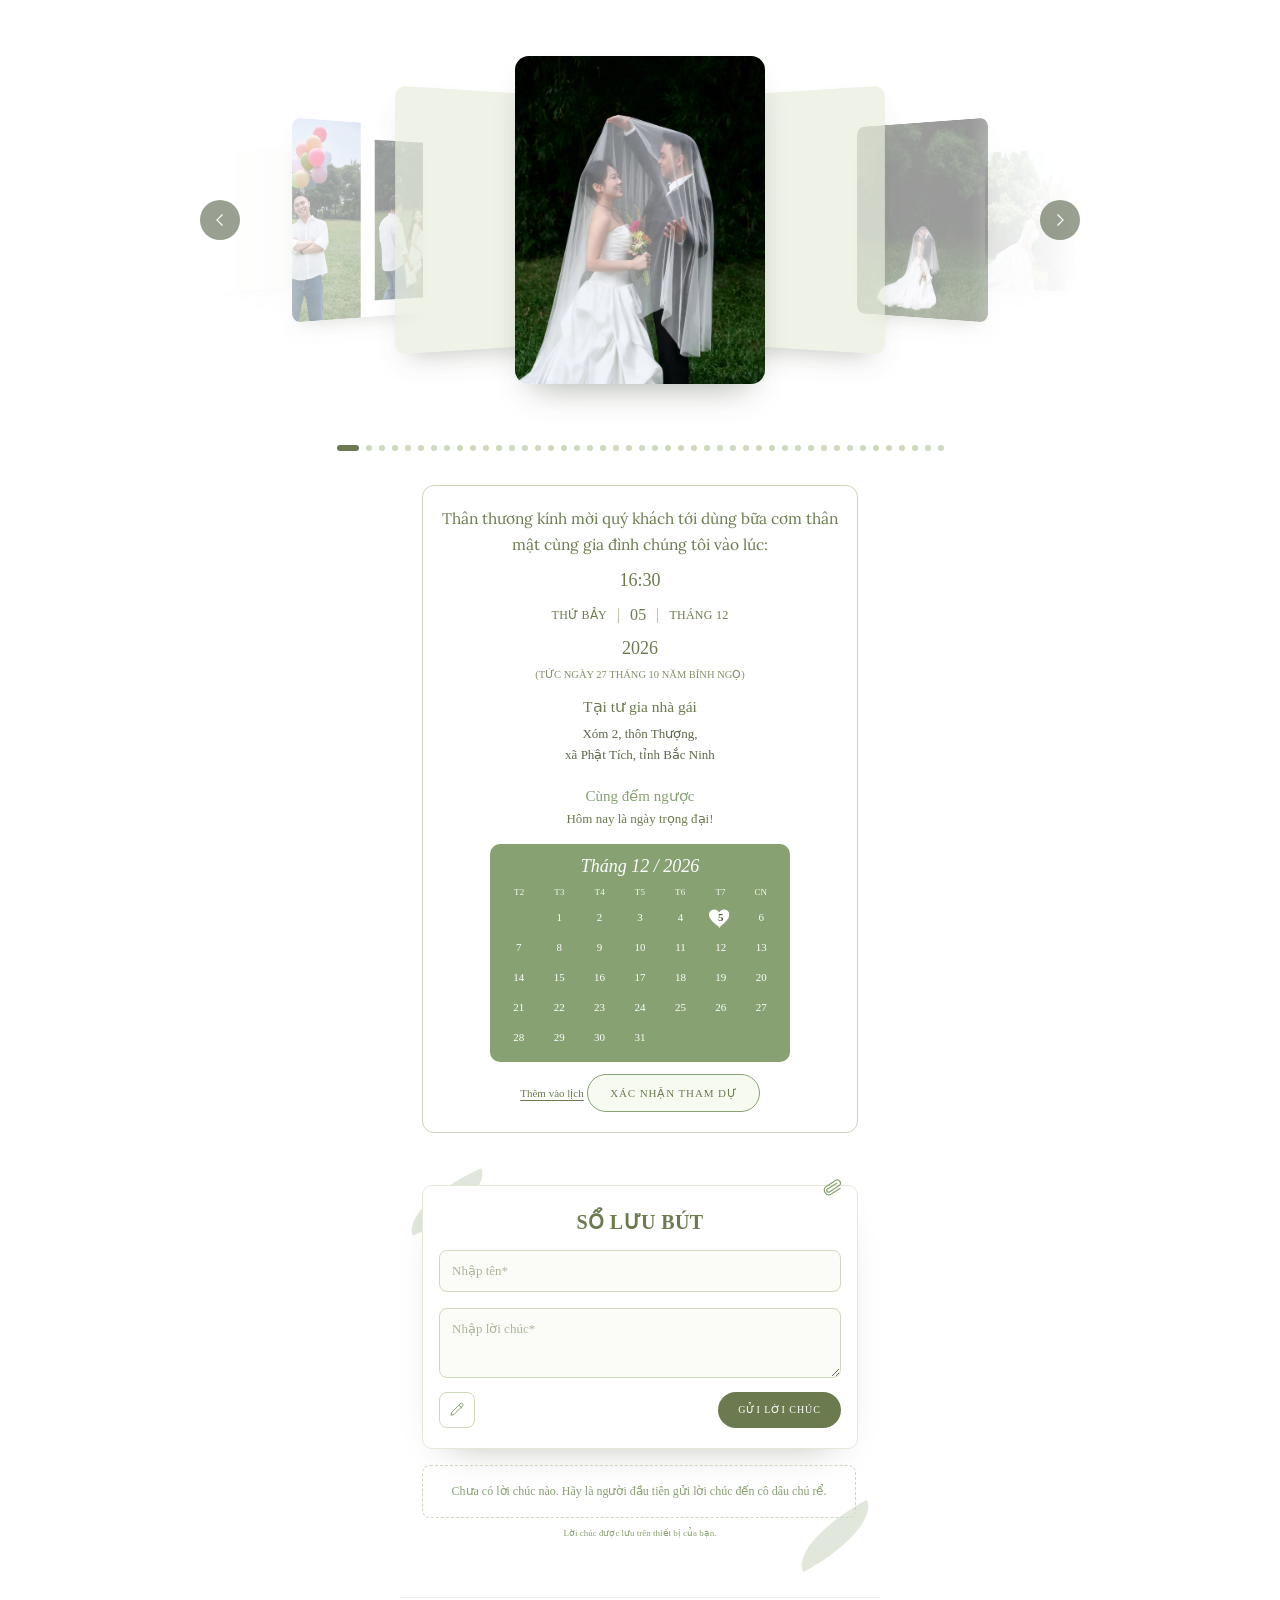
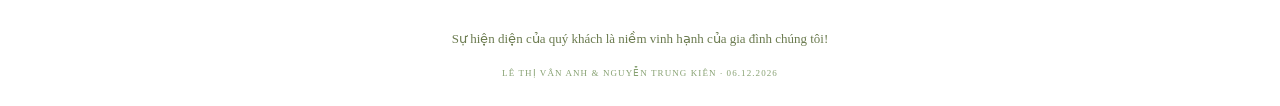
==== commit 27d29100: "Show full album carousel and remove collages" ====
--- a/index.html
+++ b/index.html
@@ -411,7 +411,7 @@
     <div class="lightbox__scrim" data-close></div>
     <div class="lightbox__content">
       <div class="lightbox__bar">
-        <p class="lightbox__count" id="lbCount">1 / 53</p>
+        <p class="lightbox__count" id="lbCount">1 / 46</p>
         <button class="lightbox__btn" id="lbClose" type="button" aria-label="Đóng">
           <svg class="icon" aria-hidden="true"><use href="#icon-close"></use></svg>
         </button>
--- a/assets/css/style.css
+++ b/assets/css/style.css
@@ -866,10 +866,13 @@
 
 .carousel__dots {
   display: flex;
+  flex-wrap: wrap;
   align-items: center;
   justify-content: center;
   gap: 7px;
-  margin-top: 10px;
+  max-width: 100%;
+  margin: 10px auto 0;
+  padding-inline: 8px;
 }
 
 .carousel__dot {
@@ -984,7 +987,7 @@
 
 .party__place {
   margin-top: 12px;
-  font-size: 14px;
+  font-size: 15.5px;
   font-weight: 500;
   color: var(--green-dark);
 }
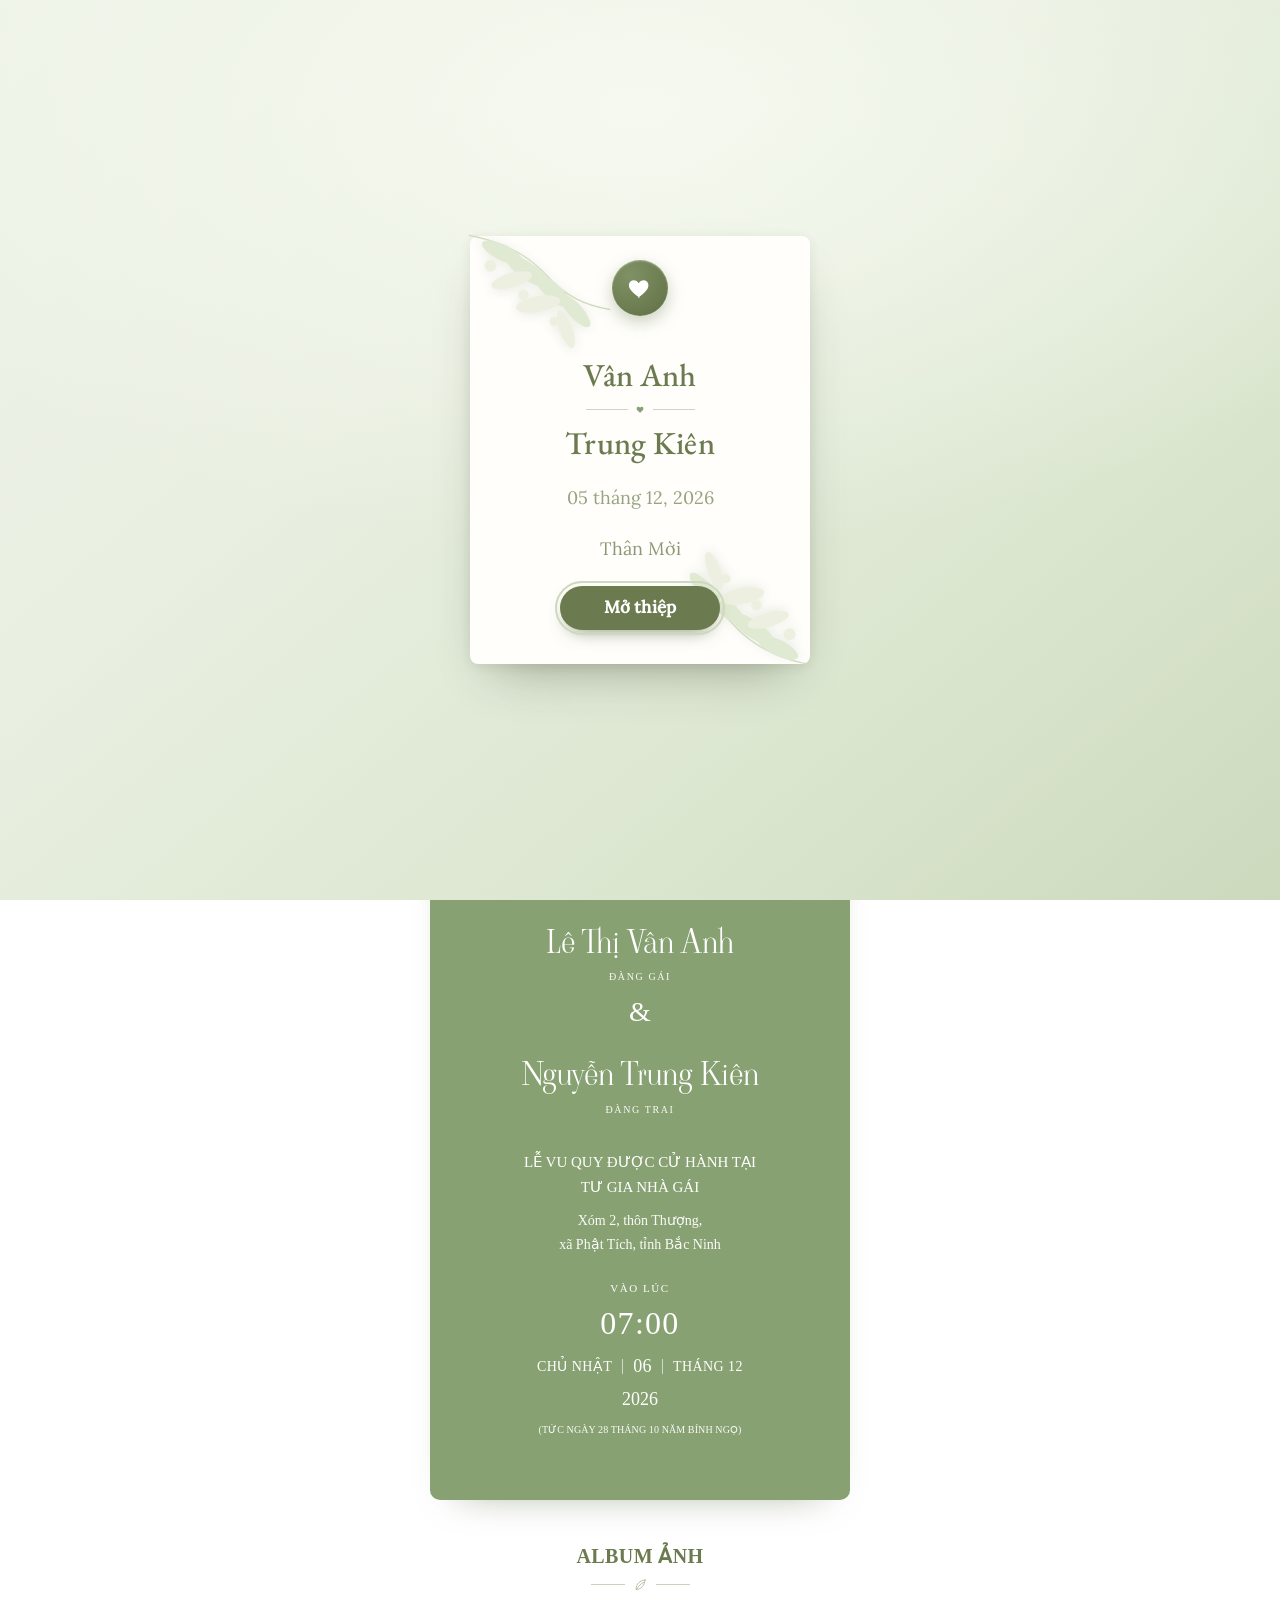
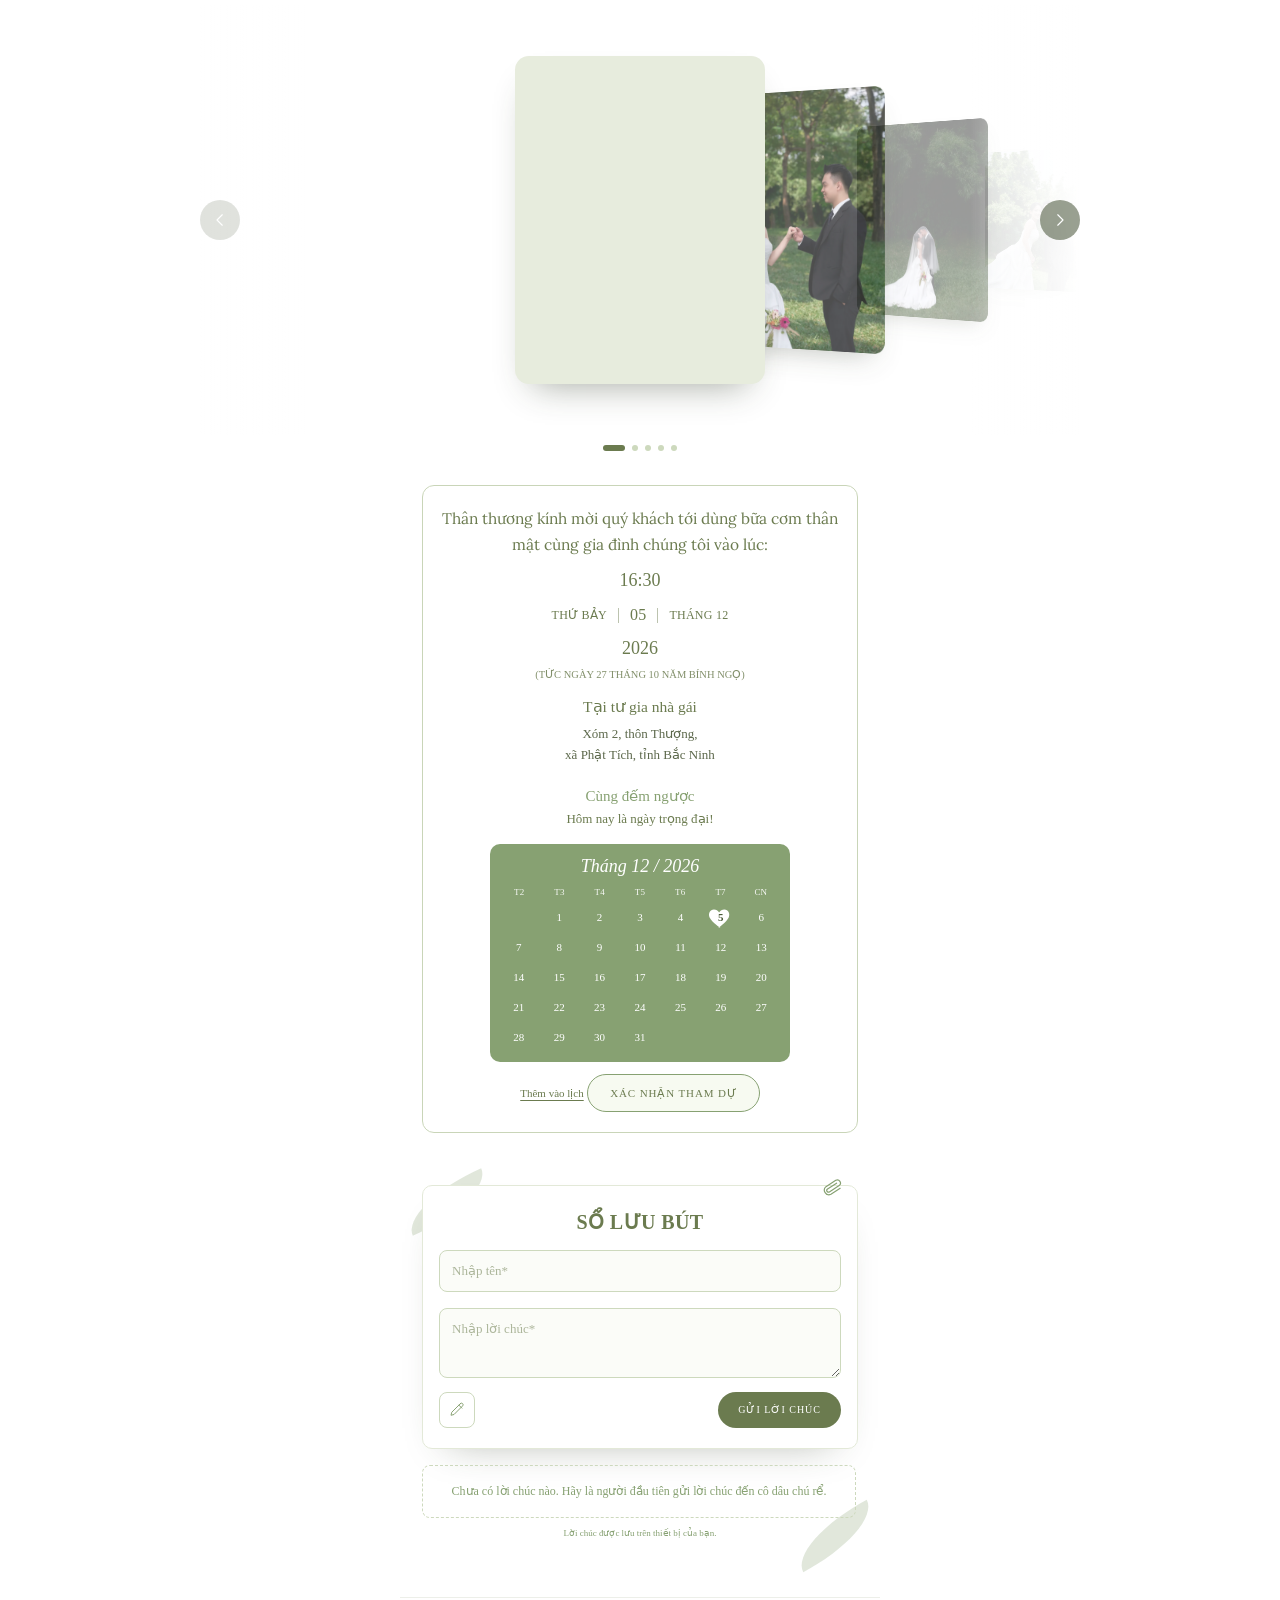
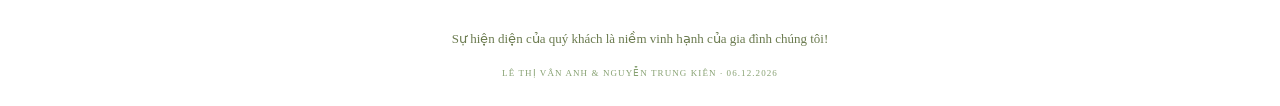
==== commit 06e731e5: "Add personalized guest links and clean album carousel" ====
--- a/index.html
+++ b/index.html
@@ -176,6 +176,7 @@
 
       <p class="cover__date">05 tháng 12, 2026</p>
       <p class="cover__invite">Thân Mời</p>
+      <p class="cover__guest" id="coverGuest" hidden></p>
 
       <button class="cover__btn" id="openInvitation" type="button">
         <span>Mở thiệp</span>
@@ -411,7 +412,7 @@
     <div class="lightbox__scrim" data-close></div>
     <div class="lightbox__content">
       <div class="lightbox__bar">
-        <p class="lightbox__count" id="lbCount">1 / 46</p>
+        <p class="lightbox__count" id="lbCount">1 / 36</p>
         <button class="lightbox__btn" id="lbClose" type="button" aria-label="Đóng">
           <svg class="icon" aria-hidden="true"><use href="#icon-close"></use></svg>
         </button>
--- a/assets/css/style.css
+++ b/assets/css/style.css
@@ -350,6 +350,19 @@
   font-family: var(--font-body);
   font-size: 18px;
   color: rgba(107, 123, 79, 0.78);
+}
+
+.cover__guest {
+  max-width: 232px;
+  margin: 3px auto 0;
+  font-family: var(--font-serif);
+  font-size: 20px;
+  font-style: italic;
+  font-weight: 500;
+  line-height: 1.35;
+  color: var(--green-dark);
+  overflow-wrap: anywhere;
+  text-wrap: balance;
 }
 
 .cover__btn {
@@ -851,6 +864,12 @@
   background: rgba(60, 73, 45, 0.82);
 }
 
+.carousel__nav:disabled {
+  opacity: 0.3;
+  cursor: default;
+  pointer-events: none;
+}
+
 .carousel__nav--prev {
   left: 10px;
 }
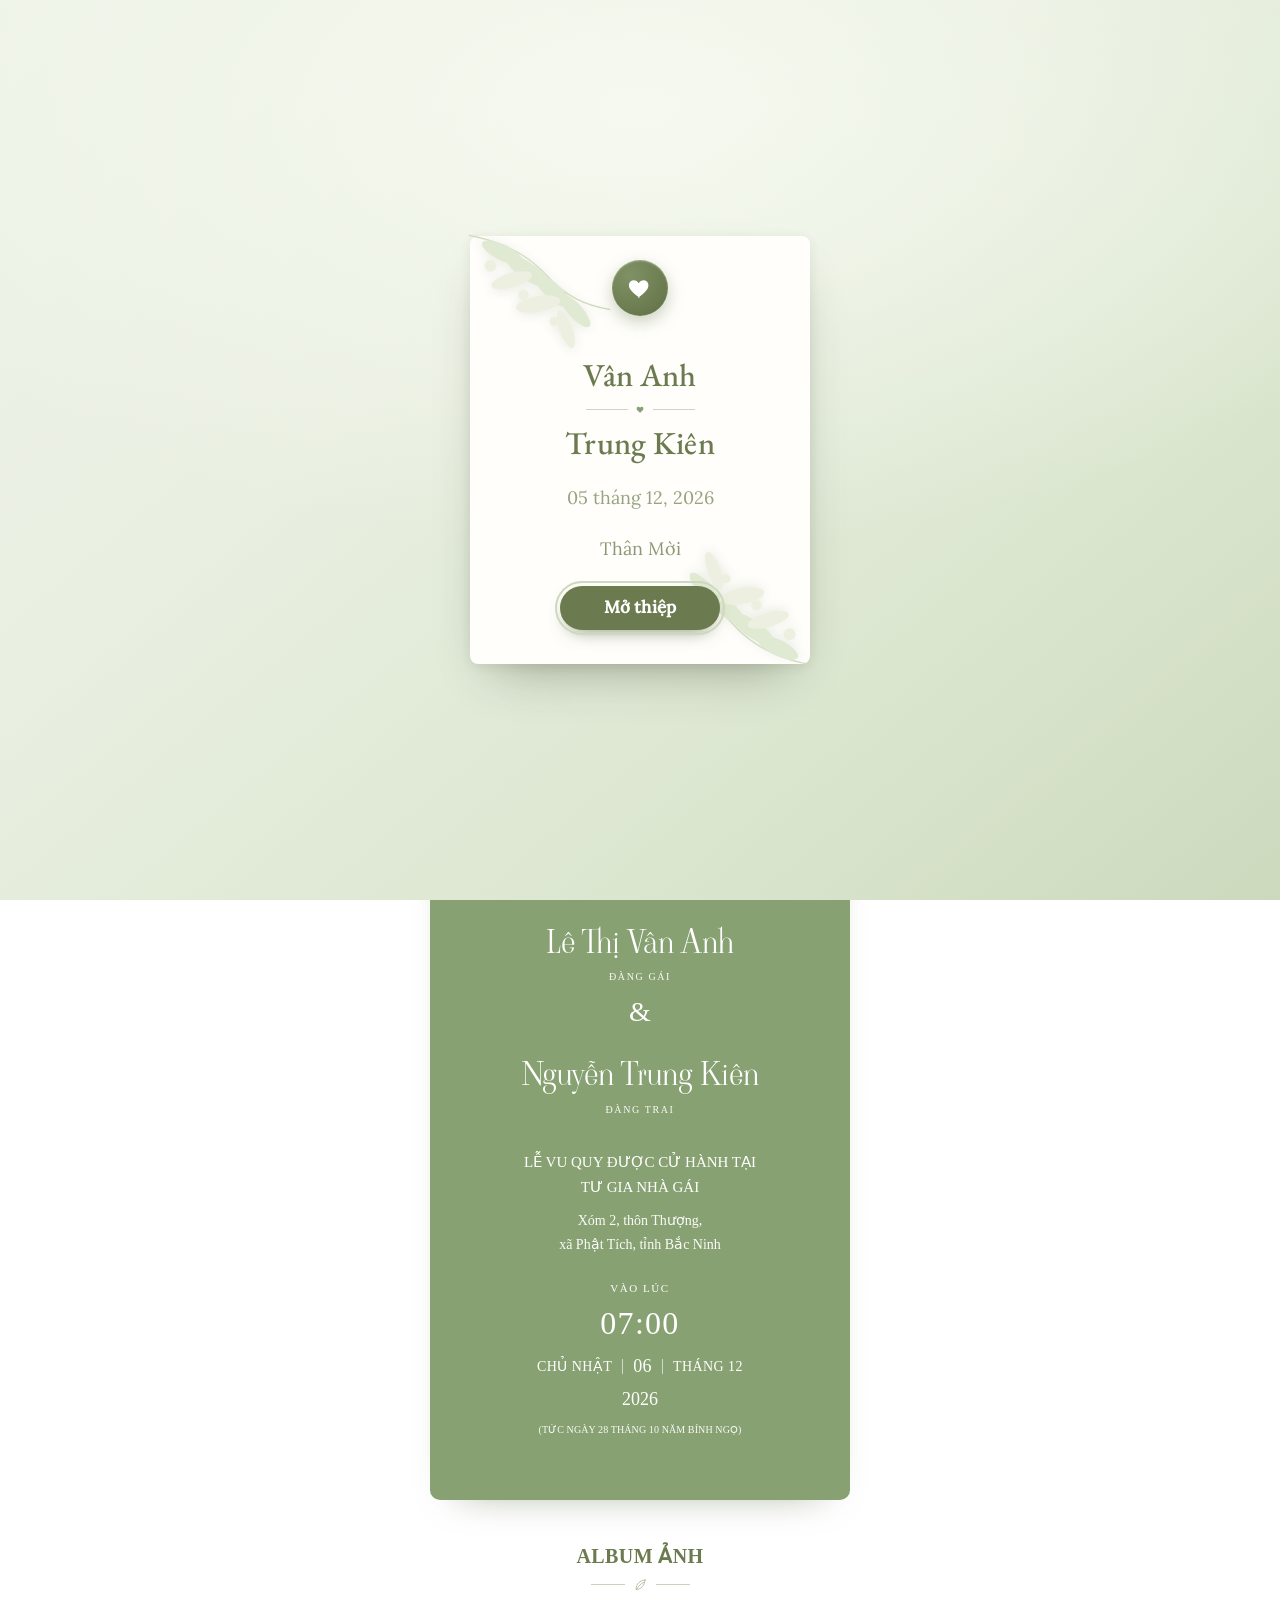
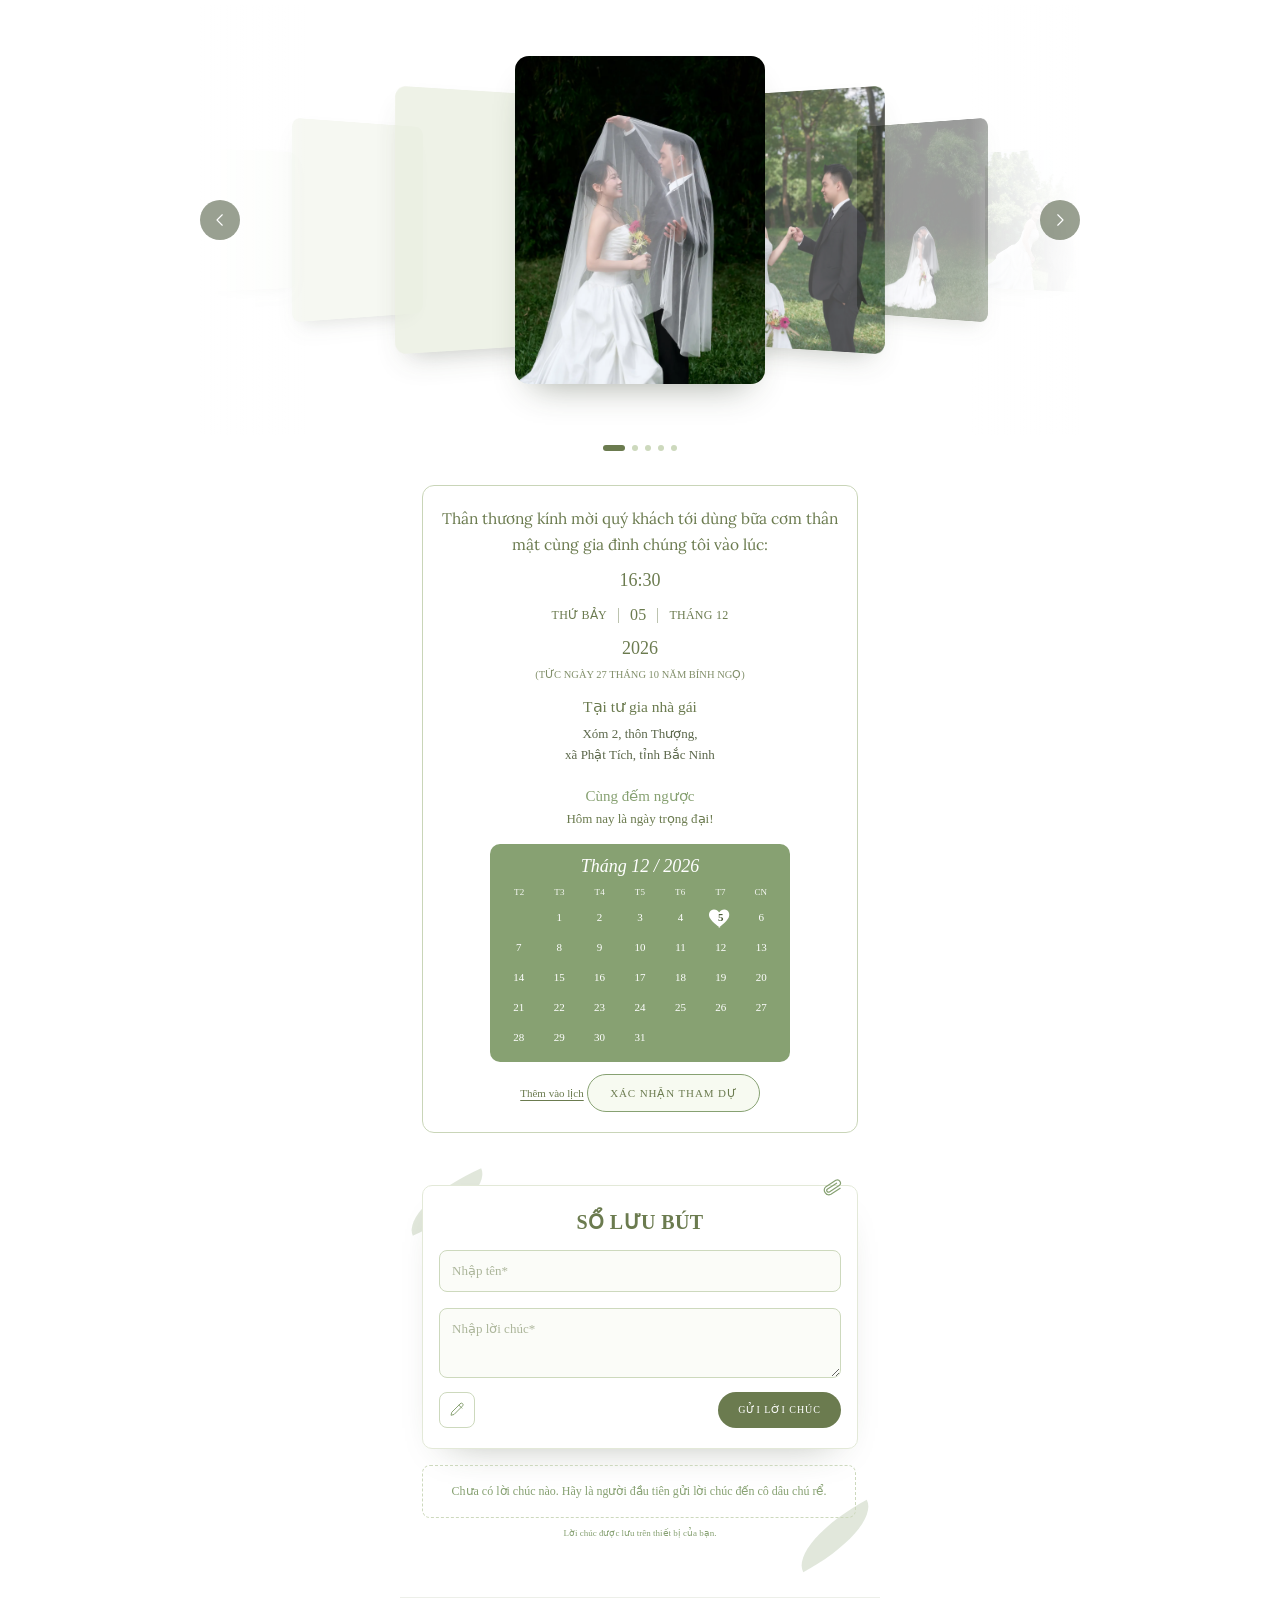
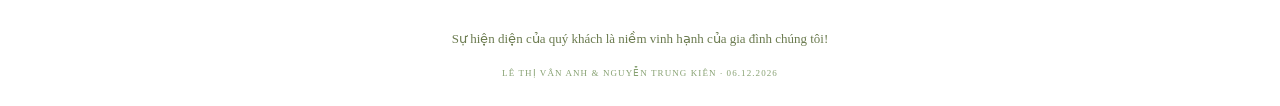
==== commit ce2612ac: "Add Google Sheets RSVP and guestbook backend" ====
--- a/index.html
+++ b/index.html
@@ -28,6 +28,7 @@
   <link rel="preload" href="assets/fonts/viaodalibre-400-normal-viet.woff2" as="font" type="font/woff2" crossorigin>
   <link rel="stylesheet" href="assets/fonts/fonts.css">
   <link rel="stylesheet" href="assets/css/style.css">
+  <script src="assets/js/config.js" defer></script>
   <script src="assets/js/photos.js" defer></script>
   <script src="assets/js/main.js" defer></script>
 
@@ -343,7 +344,7 @@
         </div>
 
         <div class="wishes" id="wishes" aria-live="polite"></div>
-        <p class="guestbook__note">Lời chúc được lưu trên thiết bị của bạn.</p>
+        <p class="guestbook__note" id="wishNote">Lời chúc được lưu trên thiết bị của bạn.</p>
       </section>
 
       <section class="gift" id="gift" aria-labelledby="t-gift" hidden>
@@ -392,7 +393,7 @@
 
         <button class="modal__submit" type="submit">Gửi xác nhận</button>
       </form>
-      <p class="modal__note">Thông tin được lưu trên thiết bị của bạn.</p>
+      <p class="modal__note" id="rsvpNote">Thông tin được lưu trên thiết bị của bạn.</p>
     </div>
   </div>
 
--- a/assets/css/style.css
+++ b/assets/css/style.css
@@ -268,12 +268,22 @@
 
 .cover__floral {
   position: absolute;
+  z-index: 0;
   width: 172px;
   height: 172px;
   color: var(--green-dark);
   opacity: 0.95;
   filter: drop-shadow(0 2px 6px rgba(107, 123, 79, 0.14));
   pointer-events: none;
+}
+
+.cover__names,
+.cover__date,
+.cover__invite,
+.cover__guest,
+.cover__btn {
+  position: relative;
+  z-index: 1;
 }
 
 .cover__floral--tl {
